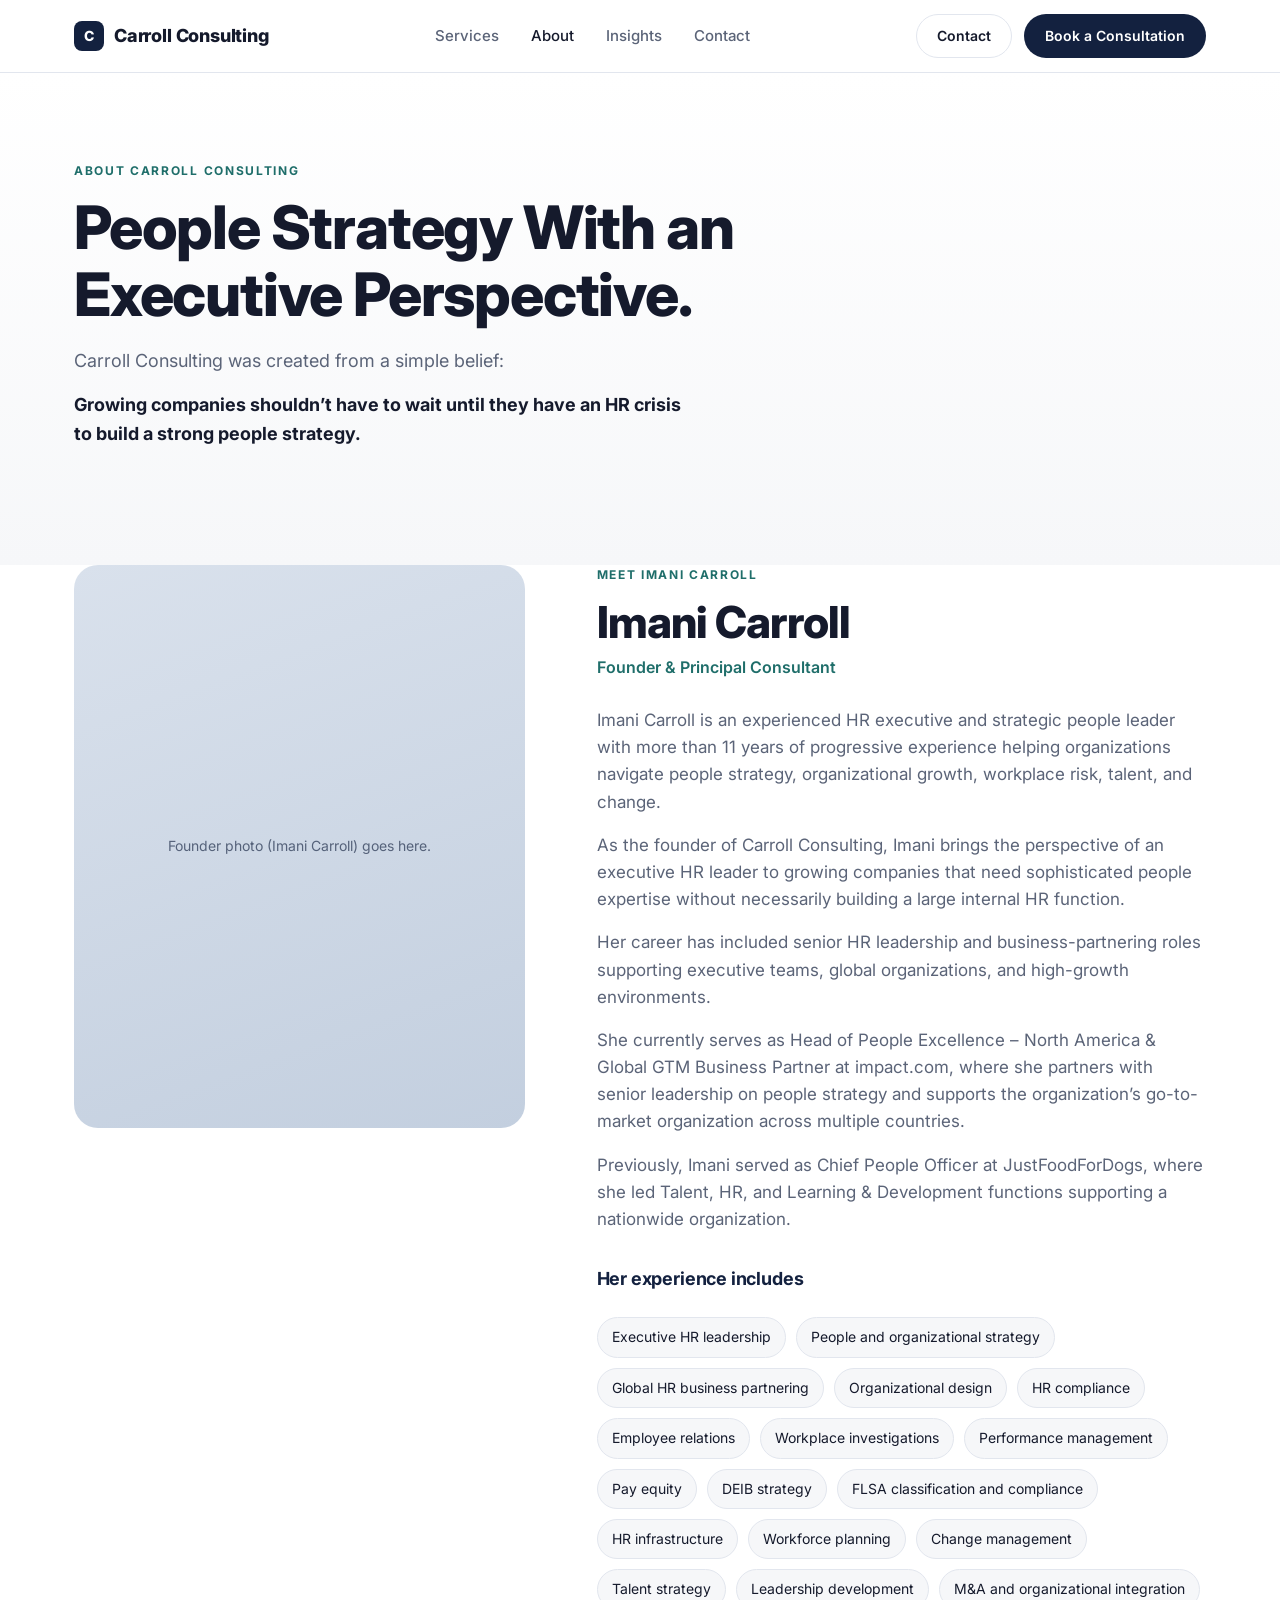
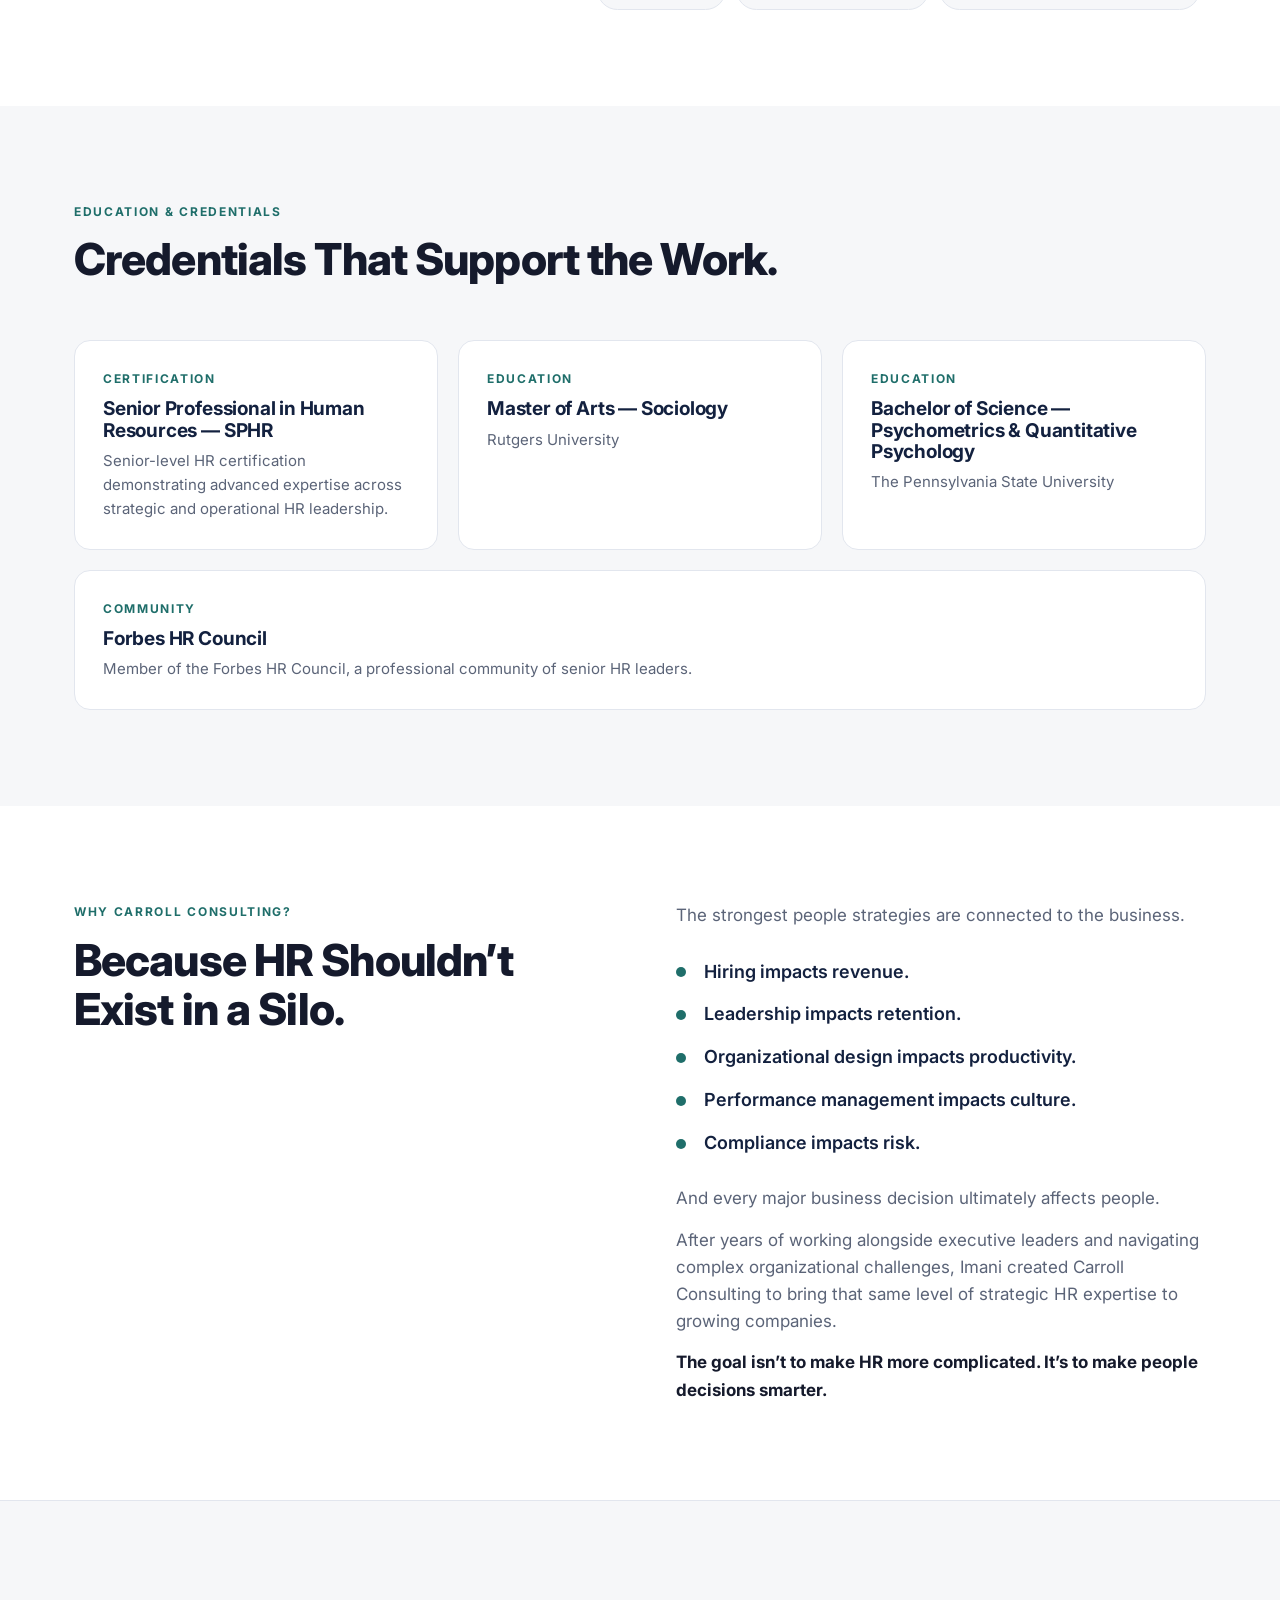
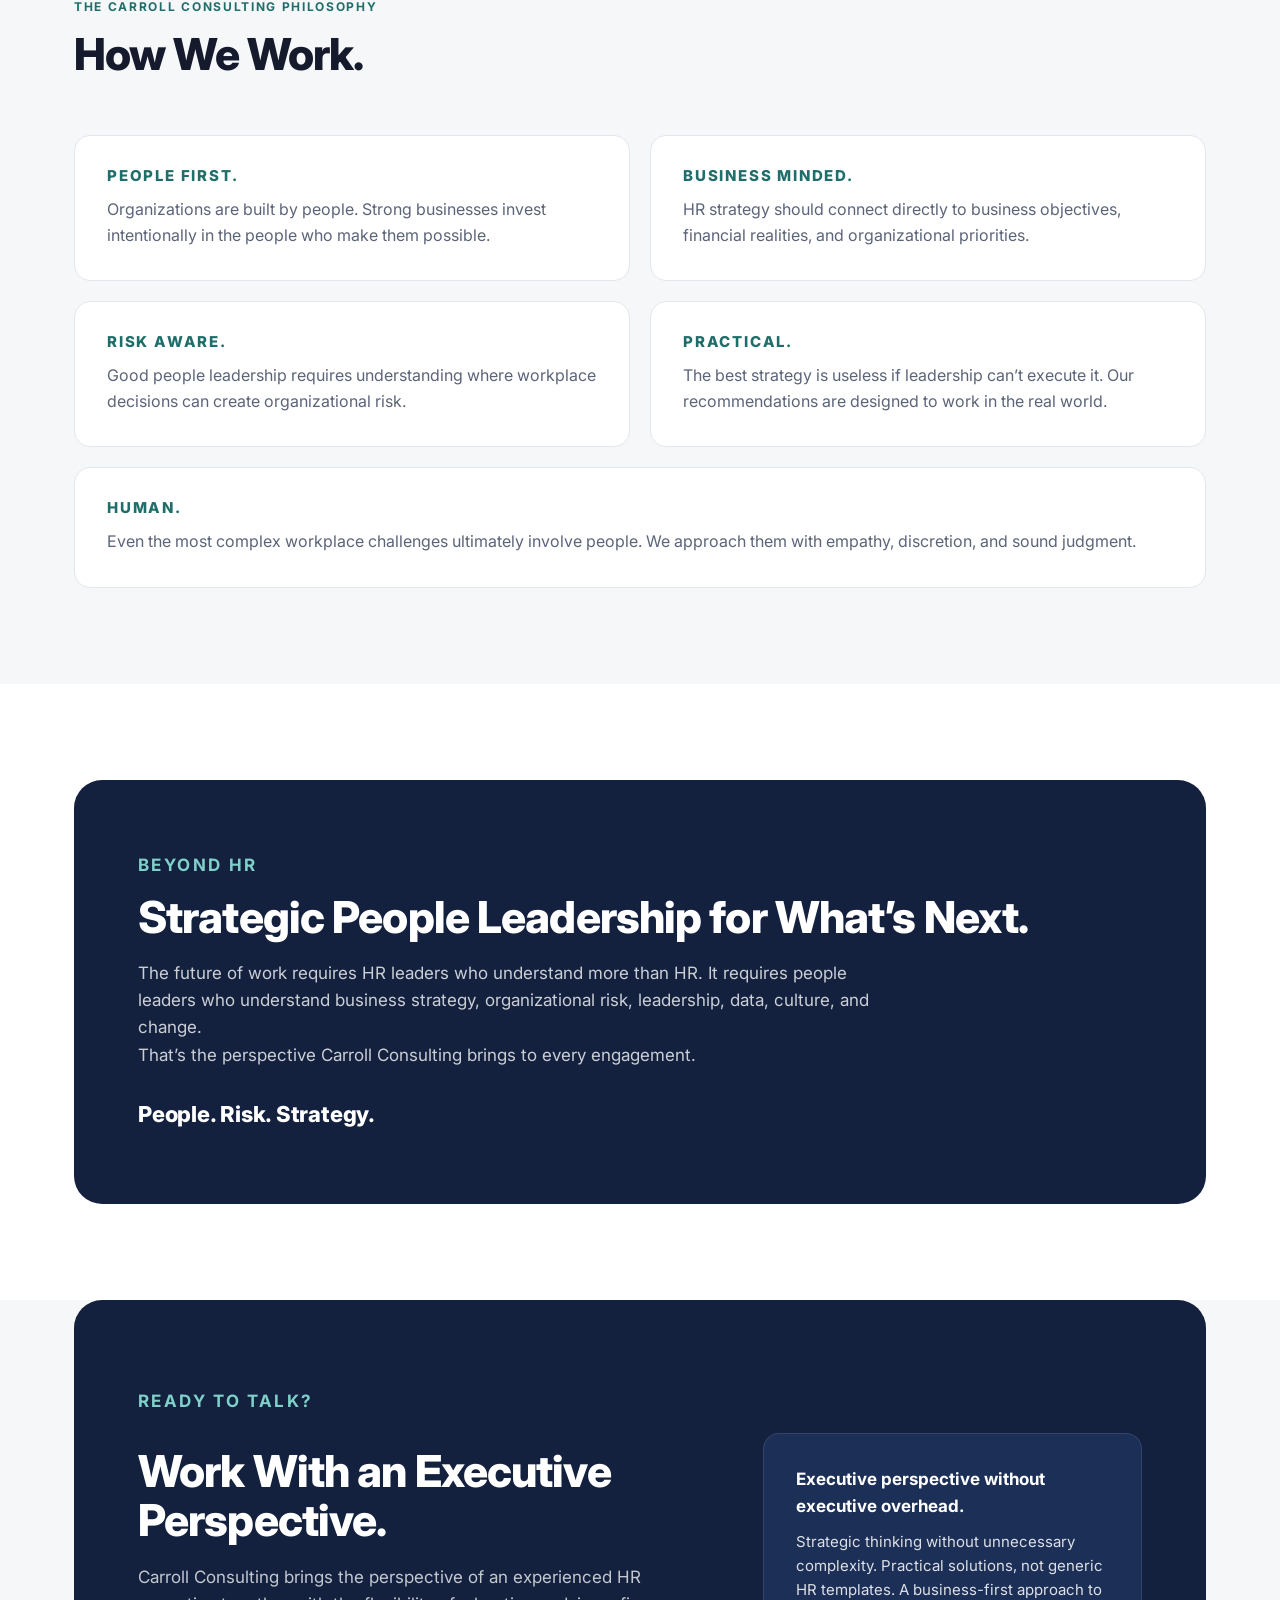
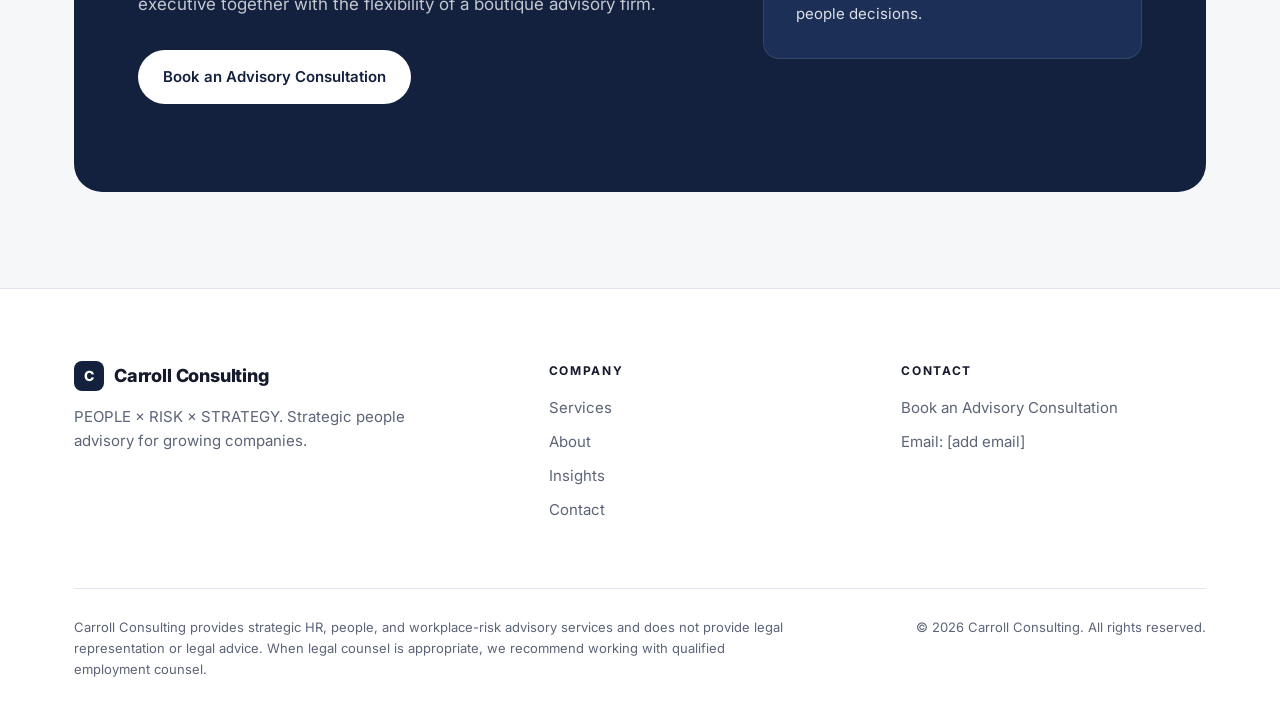
==== pages/about.html @ e2b111f2 "Organize project into pages/, css/ and assets/ folders Co-Authored-By: Claude Haiku 5.5 <noreply@ant" ====
<!DOCTYPE html>
<html lang="en">
<head>
<meta charset="UTF-8">
<meta name="viewport" content="width=device-width, initial-scale=1">
<title>About | Carroll Consulting</title>
<meta name="description" content="Meet Imani Carroll, founder of Carroll Consulting, and the people-first, business-minded approach behind the firm.">
<link rel="preconnect" href="https://fonts.googleapis.com">
<link rel="preconnect" href="https://fonts.gstatic.com" crossorigin>
<link href="https://fonts.googleapis.com/css2?family=Inter:wght@400;500;600;700;800&display=swap" rel="stylesheet">
<link rel="stylesheet" href="../css/styles.css">
</head>
<body>

<header class="nav">
  <div class="wrap">
    <a href="../index.html" class="logo"><span class="logo-mark">C</span>Carroll Consulting</a>
    <nav class="nav-links" aria-label="Primary">
      <a href="services.html">Services</a>
      <a href="about.html" class="is-active">About</a>
      <a href="insights.html">Insights</a>
      <a href="contact.html">Contact</a>
    </nav>
    <div class="nav-cta">
      <a href="contact.html" class="btn btn-ghost">Contact</a>
      <a href="contact.html" class="btn btn-primary">Book a Consultation</a>
    </div>
  </div>
</header>

<main>

<!-- HERO -->
<section class="page-hero">
  <div class="wrap">
    <p class="eyebrow">About Carroll Consulting</p>
    <h1>People Strategy With an Executive Perspective.</h1>
    <p class="lead">Carroll Consulting was created from a simple belief:</p>
    <p class="lead"><strong style="color:var(--ink)">Growing companies shouldn’t have to wait until they have an HR crisis to build a strong people strategy.</strong></p>
  </div>
</section>

<!-- FOUNDER -->
<section style="padding-top:0">
  <div class="wrap founder">
    <div class="founder-photo" role="img" aria-label="Founder photo placeholder">
      Founder photo (Imani Carroll) goes here.
    </div>
    <div>
      <p class="eyebrow">Meet Imani Carroll</p>
      <h2>Imani Carroll</h2>
      <p class="role">Founder &amp; Principal Consultant</p>
      <div class="body-copy">
        <p>Imani Carroll is an experienced HR executive and strategic people leader with more than 11 years of progressive experience helping organizations navigate people strategy, organizational growth, workplace risk, talent, and change.</p>
        <p>As the founder of Carroll Consulting, Imani brings the perspective of an executive HR leader to growing companies that need sophisticated people expertise without necessarily building a large internal HR function.</p>
        <p>Her career has included senior HR leadership and business-partnering roles supporting executive teams, global organizations, and high-growth environments.</p>
        <p>She currently serves as Head of People Excellence – North America &amp; Global GTM Business Partner at impact.com, where she partners with senior leadership on people strategy and supports the organization’s go-to-market organization across multiple countries.</p>
        <p>Previously, Imani served as Chief People Officer at JustFoodForDogs, where she led Talent, HR, and Learning &amp; Development functions supporting a nationwide organization.</p>
      </div>

      <h3 style="margin-top:36px;font-size:18px;color:var(--navy)">Her experience includes</h3>
      <div class="tag-list">
        <span>Executive HR leadership</span>
        <span>People and organizational strategy</span>
        <span>Global HR business partnering</span>
        <span>Organizational design</span>
        <span>HR compliance</span>
        <span>Employee relations</span>
        <span>Workplace investigations</span>
        <span>Performance management</span>
        <span>Pay equity</span>
        <span>DEIB strategy</span>
        <span>FLSA classification and compliance</span>
        <span>HR infrastructure</span>
        <span>Workforce planning</span>
        <span>Change management</span>
        <span>Talent strategy</span>
        <span>Leadership development</span>
        <span>M&amp;A and organizational integration</span>
      </div>
    </div>
  </div>
</section>

<!-- EDUCATION & CREDENTIALS -->
<section class="results">
  <div class="wrap">
    <div class="section-head">
      <p class="eyebrow">Education &amp; Credentials</p>
      <h2>Credentials That Support the Work.</h2>
    </div>
    <div class="creds-grid">
      <div class="cred">
        <div class="label">Certification</div>
        <h3>Senior Professional in Human Resources — SPHR</h3>
        <p>Senior-level HR certification demonstrating advanced expertise across strategic and operational HR leadership.</p>
      </div>
      <div class="cred">
        <div class="label">Education</div>
        <h3>Master of Arts — Sociology</h3>
        <p>Rutgers University</p>
      </div>
      <div class="cred">
        <div class="label">Education</div>
        <h3>Bachelor of Science — Psychometrics &amp; Quantitative Psychology</h3>
        <p>The Pennsylvania State University</p>
      </div>
      <div class="cred" style="grid-column:1 / -1">
        <div class="label">Community</div>
        <h3>Forbes HR Council</h3>
        <p>Member of the Forbes HR Council, a professional community of senior HR leaders.</p>
      </div>
    </div>
  </div>
</section>

<!-- WHY: HR SHOULDN'T EXIST IN A SILO -->
<section>
  <div class="wrap split-2">
    <div>
      <p class="eyebrow">Why Carroll Consulting?</p>
      <h2>Because HR Shouldn’t Exist in a Silo.</h2>
    </div>
    <div class="body-copy">
      <p>The strongest people strategies are connected to the business.</p>
      <ul class="silo-list">
        <li>Hiring impacts revenue.</li>
        <li>Leadership impacts retention.</li>
        <li>Organizational design impacts productivity.</li>
        <li>Performance management impacts culture.</li>
        <li>Compliance impacts risk.</li>
      </ul>
      <p>And every major business decision ultimately affects people.</p>
      <p>After years of working alongside executive leaders and navigating complex organizational challenges, Imani created Carroll Consulting to bring that same level of strategic HR expertise to growing companies.</p>
      <p><strong>The goal isn’t to make HR more complicated. It’s to make people decisions smarter.</strong></p>
    </div>
  </div>
</section>

<!-- PHILOSOPHY -->
<section class="service-block alt">
  <div class="wrap">
    <div class="section-head">
      <p class="eyebrow">The Carroll Consulting Philosophy</p>
      <h2>How We Work.</h2>
    </div>
    <div class="philosophy-grid">
      <div class="philo">
        <h3>People First.</h3>
        <p>Organizations are built by people. Strong businesses invest intentionally in the people who make them possible.</p>
      </div>
      <div class="philo">
        <h3>Business Minded.</h3>
        <p>HR strategy should connect directly to business objectives, financial realities, and organizational priorities.</p>
      </div>
      <div class="philo">
        <h3>Risk Aware.</h3>
        <p>Good people leadership requires understanding where workplace decisions can create organizational risk.</p>
      </div>
      <div class="philo">
        <h3>Practical.</h3>
        <p>The best strategy is useless if leadership can’t execute it. Our recommendations are designed to work in the real world.</p>
      </div>
      <div class="philo" style="grid-column:1 / -1">
        <h3>Human.</h3>
        <p>Even the most complex workplace challenges ultimately involve people. We approach them with empathy, discretion, and sound judgment.</p>
      </div>
    </div>
  </div>
</section>

<!-- BEYOND HR -->
<section>
  <div class="wrap">
    <div class="beyond">
      <p class="eyebrow">Beyond HR</p>
      <h2>Strategic People Leadership for What’s Next.</h2>
      <p>The future of work requires HR leaders who understand more than HR. It requires people leaders who understand business strategy, organizational risk, leadership, data, culture, and change.</p>
      <p>That’s the perspective Carroll Consulting brings to every engagement.</p>
      <p class="big-line">People. Risk. Strategy.</p>
    </div>
  </div>
</section>

<!-- CTA -->
<section class="cta" style="padding-top:0">
  <div class="wrap">
    <div class="cta-box">
      <div>
        <p class="eyebrow">Ready to talk?</p>
        <h2>Work With an Executive Perspective.</h2>
        <p>Carroll Consulting brings the perspective of an experienced HR executive together with the flexibility of a boutique advisory firm.</p>
        <div class="hero-actions">
          <a href="contact.html" class="btn btn-light">Book an Advisory Consultation</a>
        </div>
      </div>
      <aside class="cta-side">
        <strong>Executive perspective without executive overhead.</strong>
        Strategic thinking without unnecessary complexity. Practical solutions, not generic HR templates. A business-first approach to people decisions.
      </aside>
    </div>
  </div>
</section>

</main>

<footer>
  <div class="wrap">
    <div class="foot-grid">
      <div>
        <a href="../index.html" class="logo"><span class="logo-mark">C</span>Carroll Consulting</a>
        <p>PEOPLE × RISK × STRATEGY. Strategic people advisory for growing companies.</p>
      </div>
      <div class="foot-col">
        <h4>Company</h4>
        <a href="services.html">Services</a>
        <a href="about.html">About</a>
        <a href="insights.html">Insights</a>
        <a href="contact.html">Contact</a>
      </div>
      <div class="foot-col">
        <h4>Contact</h4>
        <a href="contact.html">Book an Advisory Consultation</a>
        <span>Email: [add email]</span>
      </div>
    </div>
    <div class="legal">
      <p>Carroll Consulting provides strategic HR, people, and workplace-risk advisory services and does not provide legal representation or legal advice. When legal counsel is appropriate, we recommend working with qualified employment counsel.</p>
      <p>© 2026 Carroll Consulting. All rights reserved.</p>
    </div>
  </div>
</footer>

</body>
</html>
---- css/styles.css ----
:root {
  --navy: #13213f;
  --navy-2: #1c2f57;
  --teal: #1f6e6a;
  --teal-soft: #e5f1f0;
  --teal-light: #7fd0c9;
  --ink: #151a2c;
  --muted: #5b6478;
  --bg: #f6f7f9;
  --card: #ffffff;
  --line: #e2e6ee;
  --radius: 16px;
}
* { box-sizing: border-box; margin: 0; padding: 0; }
html { scroll-behavior: smooth; }
body {
  font-family: "Inter", system-ui, -apple-system, "Segoe UI", Roboto, sans-serif;
  color: var(--ink);
  background: #fff;
  line-height: 1.6;
  -webkit-font-smoothing: antialiased;
  overflow-x: hidden;
}
a { color: inherit; text-decoration: none; }
img { max-width: 100%; display: block; }
.wrap { max-width: 1180px; margin: 0 auto; padding: 0 24px; }
section { padding: 96px 0; }
.eyebrow {
  font-size: 12px; font-weight: 700; letter-spacing: .14em;
  text-transform: uppercase; color: var(--teal); margin-bottom: 14px;
}
h1, h2, h3 { line-height: 1.12; letter-spacing: -0.02em; }
h1 { font-size: clamp(40px, 6vw, 68px); font-weight: 800; }
h2 { font-size: clamp(30px, 4vw, 44px); font-weight: 800; }
h3 { font-size: 20px; font-weight: 700; letter-spacing: -0.01em; }
.lead { font-size: 18px; color: var(--muted); max-width: 620px; }
.body-copy { color: var(--muted); font-size: 17px; }
.body-copy p + p { margin-top: 14px; }
.btn {
  display: inline-flex; align-items: center; gap: 8px;
  padding: 14px 24px; border-radius: 999px; font-weight: 600; font-size: 15px;
  border: 1.5px solid transparent; transition: transform .15s, background .2s, color .2s;
  cursor: pointer; white-space: nowrap; font-family: inherit;
}
.btn:hover { transform: translateY(-1px); }
.btn-primary { background: var(--navy); color: #fff; }
.btn-primary:hover { background: var(--navy-2); }
.btn-ghost { border-color: var(--line); color: var(--ink); background: #fff; }
.btn-ghost:hover { border-color: var(--navy); }
.btn-light { background: #fff; color: var(--navy); }
.btn-outline-light { border-color: rgba(255,255,255,.35); color: #fff; }
.btn-outline-light:hover { border-color: #fff; }
.link { font-weight: 600; color: var(--teal); font-size: 15px; display: inline-flex; gap: 6px; }
.link:hover { text-decoration: underline; }
.hero-actions { display: flex; gap: 14px; flex-wrap: wrap; }
.is-active { color: var(--ink) !important; }

/* NAV */
.nav {
  position: sticky; top: 0; z-index: 50; background: rgba(255,255,255,.92);
  backdrop-filter: blur(10px); border-bottom: 1px solid var(--line);
}
.nav .wrap { display: flex; align-items: center; justify-content: space-between; height: 72px; }
.logo { display: flex; align-items: center; gap: 10px; font-weight: 800; font-size: 18px; letter-spacing: -0.01em; }
.logo-mark {
  width: 30px; height: 30px; border-radius: 8px; background: var(--navy);
  display: grid; place-items: center; color: #fff; font-size: 14px; font-weight: 800;
}
.nav-links { display: flex; gap: 32px; font-size: 15px; font-weight: 500; color: var(--muted); }
.nav-links a:hover { color: var(--ink); }
.nav-cta { display: flex; align-items: center; gap: 12px; }
.nav-cta .btn { padding: 10px 20px; font-size: 14px; }

/* PAGE HERO (inner pages) */
.page-hero { padding: 88px 0 80px; background: linear-gradient(180deg, #fff 0%, var(--bg) 100%); }
.page-hero h1 { font-size: clamp(38px, 5.4vw, 60px); margin-bottom: 18px; max-width: 900px; }
.page-hero .tagline { font-size: 20px; font-weight: 600; color: var(--navy); margin-bottom: 18px; }
.page-hero .lead { margin-bottom: 36px; }
.page-hero .lead + .lead { margin-top: -20px; }

/* HOME HERO */
.hero { padding: 88px 0 96px; background: linear-gradient(180deg, #fff 0%, var(--bg) 100%); }
.hero-grid { display: grid; grid-template-columns: 1.1fr .9fr; gap: 64px; align-items: center; }
.hero h1 { margin-bottom: 12px; }
.hero .tagline { font-size: 20px; font-weight: 600; color: var(--navy); margin-bottom: 22px; }
.hero .lead { margin-bottom: 36px; }
.hero-media {
  position: relative; border-radius: 24px; overflow: hidden; aspect-ratio: 4 / 5;
  background: linear-gradient(160deg, var(--navy) 0%, var(--teal) 100%);
  display: grid; place-items: center; color: rgba(255,255,255,.8); text-align: center; padding: 24px;
}
.placeholder-note { font-size: 14px; max-width: 240px; }
.hero-badge {
  position: absolute; left: 20px; bottom: 20px; right: 20px; background: #fff;
  border-radius: 14px; padding: 16px 18px; box-shadow: 0 12px 30px rgba(19,33,63,.18);
  font-size: 14px; color: var(--ink);
}
.hero-badge strong { display: block; font-size: 15px; }
.hero-badge span { color: var(--muted); font-size: 13px; }

/* INTRO */
.intro-grid { display: grid; grid-template-columns: 1fr 1fr; gap: 64px; align-items: start; }
.intro-grid h2 { margin-bottom: 0; }
.intro-grid .body-copy .strong { color: var(--ink); font-weight: 600; font-size: 19px; }

/* PILLARS (dark) */
.pillars { background: var(--navy); color: #fff; }
.pillars h2 { margin-bottom: 48px; color: #fff; }
.pillar-grid { display: grid; grid-template-columns: repeat(3, 1fr); gap: 20px; }
.pillar {
  background: var(--navy-2); border: 1px solid rgba(255,255,255,.08);
  border-radius: var(--radius); padding: 36px 32px; display: flex; flex-direction: column;
}
.pillar .num { font-size: 12px; font-weight: 700; letter-spacing: .14em; color: var(--teal-light); margin-bottom: 18px; text-transform: uppercase; }
.pillar h3 { font-size: 24px; margin-bottom: 14px; }
.pillar p { color: rgba(255,255,255,.72); font-size: 15px; margin-bottom: 24px; }
.pillar ul { list-style: none; margin-bottom: 28px; display: grid; gap: 8px; }
.pillar li { font-size: 14px; color: rgba(255,255,255,.88); padding-left: 16px; position: relative; }
.pillar li::before { content: ""; position: absolute; left: 0; top: .6em; width: 6px; height: 6px; border-radius: 50%; background: var(--teal-light); }
.pillar .link { color: var(--teal-light); margin-top: auto; }

/* PROBLEMS */
.problems-head { display: flex; justify-content: space-between; align-items: end; gap: 32px; flex-wrap: wrap; margin-bottom: 48px; }
.problems-head p { color: var(--muted); max-width: 460px; font-size: 17px; }
.problem-grid { display: grid; grid-template-columns: repeat(3, 1fr); gap: 20px; }
.problem {
  background: var(--card); border: 1px solid var(--line); border-radius: var(--radius);
  padding: 32px; display: flex; flex-direction: column; transition: border-color .2s, transform .2s;
}
.problem:hover { border-color: var(--teal); transform: translateY(-3px); }
.problem q { font-size: 19px; font-weight: 700; color: var(--navy); quotes: "\201C" "\201D"; line-height: 1.35; margin-bottom: 14px; display: block; }
.problem p { color: var(--muted); font-size: 15px; margin-bottom: 20px; flex: 1; }
.problem.highlight { background: var(--teal); border-color: var(--teal); color: #fff; }
.problem.highlight q, .problem.highlight p { color: #fff; }
.problem.highlight p { opacity: .9; }
.problem.highlight .link { color: #fff; }

/* WHY */
.why { background: var(--bg); }
.why-grid { display: grid; grid-template-columns: .9fr 1.1fr; gap: 72px; align-items: center; }
.why-photo {
  border-radius: 24px; background: linear-gradient(160deg, #d9e1ec 0%, #c3cfdf 100%);
  aspect-ratio: 4 / 5; display: grid; place-items: center; color: #55627a; text-align: center; padding: 24px; font-size: 14px;
}
.why h2 { margin-bottom: 22px; }
.why .body-copy { margin-bottom: 36px; }
.stats { display: grid; grid-template-columns: 1fr 1fr; gap: 16px; }
.stat { background: #fff; border-radius: var(--radius); padding: 24px; border: 1px solid var(--line); }
.stat .big { font-size: 32px; font-weight: 800; color: var(--navy); letter-spacing: -0.02em; line-height: 1.1; margin-bottom: 8px; }
.stat .label { font-size: 13px; font-weight: 700; letter-spacing: .08em; text-transform: uppercase; color: var(--teal); margin-bottom: 6px; }
.stat p { font-size: 14px; color: var(--muted); }

/* APPROACH / STEPS */
.section-head { margin-bottom: 56px; }
.section-head h2 { margin-top: 0; }
.steps { display: grid; grid-template-columns: repeat(4, 1fr); gap: 0; border-top: 2px solid var(--navy); }
.step { padding: 32px 28px 0 0; }
.step .n { font-size: 14px; font-weight: 700; color: var(--teal); margin-bottom: 18px; letter-spacing: .08em; }
.step h3 { font-size: 22px; margin-bottom: 12px; }
.step p { color: var(--muted); font-size: 15px; }

/* RESULTS */
.results { background: var(--bg); }
.results-grid { display: grid; grid-template-columns: .85fr 1.15fr; gap: 72px; align-items: start; }
.results h2 { margin-bottom: 20px; }
.results .lead { margin-bottom: 0; }
.result-cards { display: grid; grid-template-columns: 1fr 1fr; gap: 16px; }
.result { background: #fff; border: 1px solid var(--line); border-radius: var(--radius); padding: 26px; }
.result h3 { font-size: 17px; margin-bottom: 8px; color: var(--navy); }
.result p { font-size: 14px; color: var(--muted); }
.result.wide { grid-column: 1 / -1; }

/* INSIGHTS TEASER BOX */
.insights-box {
  display: grid; grid-template-columns: 1fr auto; gap: 32px; align-items: center;
  border: 1px solid var(--line); border-radius: 24px; padding: 56px; background: #fff;
}
.insights-box h2 { font-size: clamp(28px, 3.4vw, 38px); margin-bottom: 14px; }
.insights-box p { color: var(--muted); font-size: 17px; max-width: 640px; }

/* CTA */
.cta { padding: 96px 0; background: var(--bg); }
.cta-box {
  background: var(--navy); color: #fff; border-radius: 28px; padding: 88px 64px;
  display: grid; grid-template-columns: 1.2fr .8fr; gap: 56px; align-items: center;
}
.cta-box .eyebrow { color: var(--teal-light); }
.cta-box h2 { color: #fff; margin-bottom: 18px; }
.cta-box p { color: rgba(255,255,255,.75); font-size: 17px; margin-bottom: 32px; max-width: 540px; }
.cta-side {
  background: var(--navy-2); border: 1px solid rgba(255,255,255,.1); border-radius: var(--radius);
  padding: 32px; font-size: 15px; color: rgba(255,255,255,.85);
}
.cta-side strong { display: block; color: #fff; font-size: 17px; margin-bottom: 10px; }

/* SERVICES PAGE */
.service-block { padding: 96px 0; border-top: 1px solid var(--line); }
.service-block.alt { background: var(--bg); }
.service-head { display: grid; grid-template-columns: .9fr 1.1fr; gap: 64px; align-items: start; margin-bottom: 56px; }
.service-head h2 { margin-bottom: 16px; }
.service-head .body-copy strong { color: var(--ink); }
.service-grid { display: grid; grid-template-columns: repeat(2, 1fr); gap: 20px; }
.service-card { background: #fff; border: 1px solid var(--line); border-radius: var(--radius); padding: 30px; }
.service-card.alt-bg { background: var(--bg); }
.service-card h3 { margin-bottom: 10px; color: var(--navy); }
.service-card p { color: var(--muted); font-size: 15px; }
.service-card.full { grid-column: 1 / -1; }

/* ENGAGEMENT */
.engage-grid { display: grid; grid-template-columns: repeat(4, 1fr); gap: 16px; }
.engage {
  background: #fff; border: 1px solid var(--line); border-radius: var(--radius); padding: 30px 26px;
  border-top: 4px solid var(--teal);
}
.engage .tag { font-size: 12px; font-weight: 700; letter-spacing: .14em; text-transform: uppercase; color: var(--teal); margin-bottom: 14px; }
.engage h3 { font-size: 19px; margin-bottom: 10px; color: var(--navy); }
.engage p { color: var(--muted); font-size: 15px; }

/* LEGAL NOTE */
.legal-note {
  background: var(--teal-soft); border-radius: 22px; padding: 44px 48px;
  display: grid; grid-template-columns: .8fr 1.2fr; gap: 40px; align-items: center;
}
.legal-note h3 { font-size: 22px; color: var(--navy); }
.legal-note p { color: var(--muted); font-size: 16px; }

/* ABOUT PAGE */
.founder { display: grid; grid-template-columns: .85fr 1.15fr; gap: 72px; align-items: start; }
.founder-photo {
  border-radius: 24px; background: linear-gradient(160deg, #d9e1ec 0%, #c3cfdf 100%);
  aspect-ratio: 4 / 5; display: grid; place-items: center; color: #55627a; text-align: center; padding: 24px; font-size: 14px;
  position: sticky; top: 100px;
}
.founder h2 { margin-bottom: 8px; }
.founder .role { font-size: 16px; font-weight: 600; color: var(--teal); margin-bottom: 26px; }
.founder .body-copy p + p { margin-top: 16px; }
.tag-list { display: flex; flex-wrap: wrap; gap: 10px; margin-top: 28px; }
.tag-list span {
  font-size: 14px; padding: 8px 14px; border-radius: 999px; background: var(--bg);
  border: 1px solid var(--line); color: var(--ink);
}
.creds-grid { display: grid; grid-template-columns: repeat(3, 1fr); gap: 20px; }
.cred { background: #fff; border: 1px solid var(--line); border-radius: var(--radius); padding: 28px; }
.cred .label { font-size: 12px; font-weight: 700; letter-spacing: .14em; text-transform: uppercase; color: var(--teal); margin-bottom: 10px; }
.cred h3 { font-size: 19px; margin-bottom: 8px; color: var(--navy); }
.cred p { color: var(--muted); font-size: 15px; }
.philosophy-grid { display: grid; grid-template-columns: repeat(2, 1fr); gap: 20px; }
.philo { background: #fff; border-radius: var(--radius); padding: 32px; border: 1px solid var(--line); }
.philo h3 { font-size: 15px; font-weight: 800; letter-spacing: .12em; text-transform: uppercase; color: var(--teal); margin-bottom: 12px; }
.philo p { color: var(--muted); font-size: 16px; }
.silo-list { list-style: none; display: grid; gap: 14px; margin: 28px 0; }
.silo-list li {
  font-size: 18px; font-weight: 600; color: var(--navy); padding-left: 28px; position: relative;
}
.silo-list li::before { content: ""; position: absolute; left: 0; top: .55em; width: 10px; height: 10px; border-radius: 50%; background: var(--teal); }
.beyond { background: var(--navy); color: #fff; border-radius: 28px; padding: 72px 64px; }
.beyond h2 { color: #fff; margin-bottom: 18px; }
.beyond .eyebrow { color: var(--teal-light); }
.beyond p { color: rgba(255,255,255,.78); font-size: 17px; max-width: 760px; }
.beyond .big-line { margin-top: 28px; font-size: 22px; font-weight: 800; color: #fff; letter-spacing: -0.01em; }
.split-2 { display: grid; grid-template-columns: 1fr 1fr; gap: 72px; align-items: start; }
.split-2 h2 { margin-bottom: 0; }
.split-2 .body-copy strong { color: var(--ink); }

/* INSIGHTS PAGE */
.featured { display: grid; grid-template-columns: 1.4fr 1fr; gap: 20px; margin-bottom: 20px; }
.feature {
  background: var(--navy); color: #fff; border-radius: 24px; padding: 48px;
  display: flex; flex-direction: column; justify-content: space-between; min-height: 340px;
}
.feature .eyebrow { color: var(--teal-light); }
.feature h2 { font-size: clamp(28px, 3.2vw, 36px); color: #fff; margin-bottom: 16px; }
.feature p { color: rgba(255,255,255,.75); font-size: 16px; }
.feature .link { color: var(--teal-light); margin-top: 28px; }
.article-list { display: grid; grid-template-columns: repeat(2, 1fr); gap: 20px; }
.article {
  background: #fff; border: 1px solid var(--line); border-radius: var(--radius); padding: 30px;
  display: flex; flex-direction: column; transition: border-color .2s, transform .2s;
}
.article:hover { border-color: var(--teal); transform: translateY(-3px); }
.article h3 { font-size: 20px; margin-bottom: 12px; color: var(--navy); }
.article p { color: var(--muted); font-size: 15px; flex: 1; margin-bottom: 22px; }
.article .link { margin-top: auto; }
.article.side { background: var(--bg); }
.feature-stack { display: grid; gap: 20px; }

/* CONTACT PAGE */
.contact-grid { display: grid; grid-template-columns: 1.1fr .9fr; gap: 64px; align-items: start; }
.form-card { background: #fff; border: 1px solid var(--line); border-radius: 24px; padding: 48px; }
.form-card h2 { font-size: 30px; margin-bottom: 10px; }
.form-card > p { color: var(--muted); margin-bottom: 32px; font-size: 16px; }
.form-grid { display: grid; grid-template-columns: 1fr 1fr; gap: 18px; }
.field { display: flex; flex-direction: column; gap: 8px; }
.field.full { grid-column: 1 / -1; }
.field label { font-size: 14px; font-weight: 600; color: var(--ink); }
.field input, .field select, .field textarea {
  font: inherit; font-size: 15px; padding: 13px 16px; border-radius: 12px;
  border: 1px solid var(--line); background: #fff; color: var(--ink); width: 100%;
}
.field input:focus, .field select:focus, .field textarea:focus { outline: 2px solid var(--teal); outline-offset: 1px; border-color: transparent; }
.field textarea { min-height: 130px; resize: vertical; }
.checks { display: grid; grid-template-columns: 1fr 1fr; gap: 10px 18px; }
.checks label { display: flex; gap: 10px; align-items: center; font-size: 14px; color: var(--ink); font-weight: 500; }
.checks input { width: 18px; height: 18px; accent-color: var(--teal); }
.form-submit { margin-top: 28px; display: flex; align-items: center; gap: 18px; flex-wrap: wrap; }
.form-submit small { color: var(--muted); font-size: 13px; }
.side-stack { display: grid; gap: 20px; }
.side-card { background: var(--bg); border-radius: var(--radius); padding: 30px; border: 1px solid var(--line); }
.side-card h3 { font-size: 18px; margin-bottom: 10px; color: var(--navy); }
.side-card p { color: var(--muted); font-size: 15px; }
.side-card .contact-line { font-size: 15px; color: var(--ink); margin-top: 8px; }
.expect-steps { display: grid; grid-template-columns: repeat(3, 1fr); gap: 20px; }
.expect { border-top: 2px solid var(--navy); padding-top: 26px; }
.expect .n { font-size: 14px; font-weight: 700; color: var(--teal); letter-spacing: .08em; margin-bottom: 14px; }
.expect h3 { font-size: 20px; margin-bottom: 10px; color: var(--navy); }
.expect p { color: var(--muted); font-size: 15px; }
.expect-foot { margin-top: 40px; font-size: 18px; color: var(--navy); font-weight: 600; }

/* FOOTER */
footer { background: #fff; border-top: 1px solid var(--line); padding: 72px 0 40px; }
.foot-grid { display: grid; grid-template-columns: 1.4fr 1fr 1fr; gap: 48px; }
.foot-grid p { color: var(--muted); font-size: 15px; margin-top: 14px; max-width: 340px; }
.foot-col h4 { font-size: 12px; text-transform: uppercase; letter-spacing: .14em; color: var(--ink); margin-bottom: 16px; }
.foot-col a, .foot-col span { display: block; font-size: 15px; color: var(--muted); margin-bottom: 10px; }
.foot-col a:hover { color: var(--ink); }
.legal {
  margin-top: 56px; padding-top: 28px; border-top: 1px solid var(--line);
  display: flex; justify-content: space-between; gap: 24px; flex-wrap: wrap;
  font-size: 13px; color: var(--muted);
}
.legal p { max-width: 720px; }

/* RESPONSIVE */
@media (max-width: 960px) {
  section { padding: 72px 0; }
  .nav-links { display: none; }
  .hero-grid, .intro-grid, .why-grid, .results-grid, .cta-box, .service-head, .founder, .split-2,
  .featured, .contact-grid, .legal-note { grid-template-columns: 1fr; gap: 40px; }
  .hero-media { aspect-ratio: 16 / 11; }
  .founder-photo { position: static; aspect-ratio: 16 / 11; }
  .pillar-grid, .problem-grid, .creds-grid, .philosophy-grid, .article-list { grid-template-columns: 1fr; }
  .engage-grid { grid-template-columns: 1fr 1fr; }
  .service-grid, .expect-steps { grid-template-columns: 1fr; }
  .steps { grid-template-columns: 1fr 1fr; }
  .step { padding-bottom: 36px; }
  .insights-box { grid-template-columns: 1fr; padding: 36px; }
  .cta-box { padding: 56px 32px; }
  .beyond { padding: 52px 36px; }
  .foot-grid { grid-template-columns: 1fr 1fr; }
  .foot-grid > div:first-child { grid-column: 1 / -1; }
  .page-hero { padding: 64px 0 60px; }
}
@media (max-width: 600px) {
  .wrap { padding: 0 16px; }
  .hero { padding: 56px 0 64px; }
  .page-hero { padding: 48px 0 48px; }
  .nav-cta .btn-ghost { display: none; }
  .nav .btn { padding: 9px 16px; font-size: 13px; }
  .hero-actions .btn { width: 100%; justify-content: center; }
  .result-cards, .stats, .steps, .engage-grid, .form-grid, .checks { grid-template-columns: 1fr; }
  .cta-box { padding: 44px 24px; border-radius: 22px; }
  .cta .btn, .form-submit .btn { width: 100%; justify-content: center; }
  .foot-grid { grid-template-columns: 1fr; }
  .problems-head { flex-direction: column; align-items: start; }
  .form-card { padding: 28px 22px; }
  .legal-note { padding: 32px 24px; }
  .beyond { padding: 40px 24px; border-radius: 22px; }
  .feature { padding: 32px 24px; min-height: 0; }
  .service-card, .philo, .cred { padding: 24px; }
  .service-block, .why, .results { padding: 64px 0; }
}
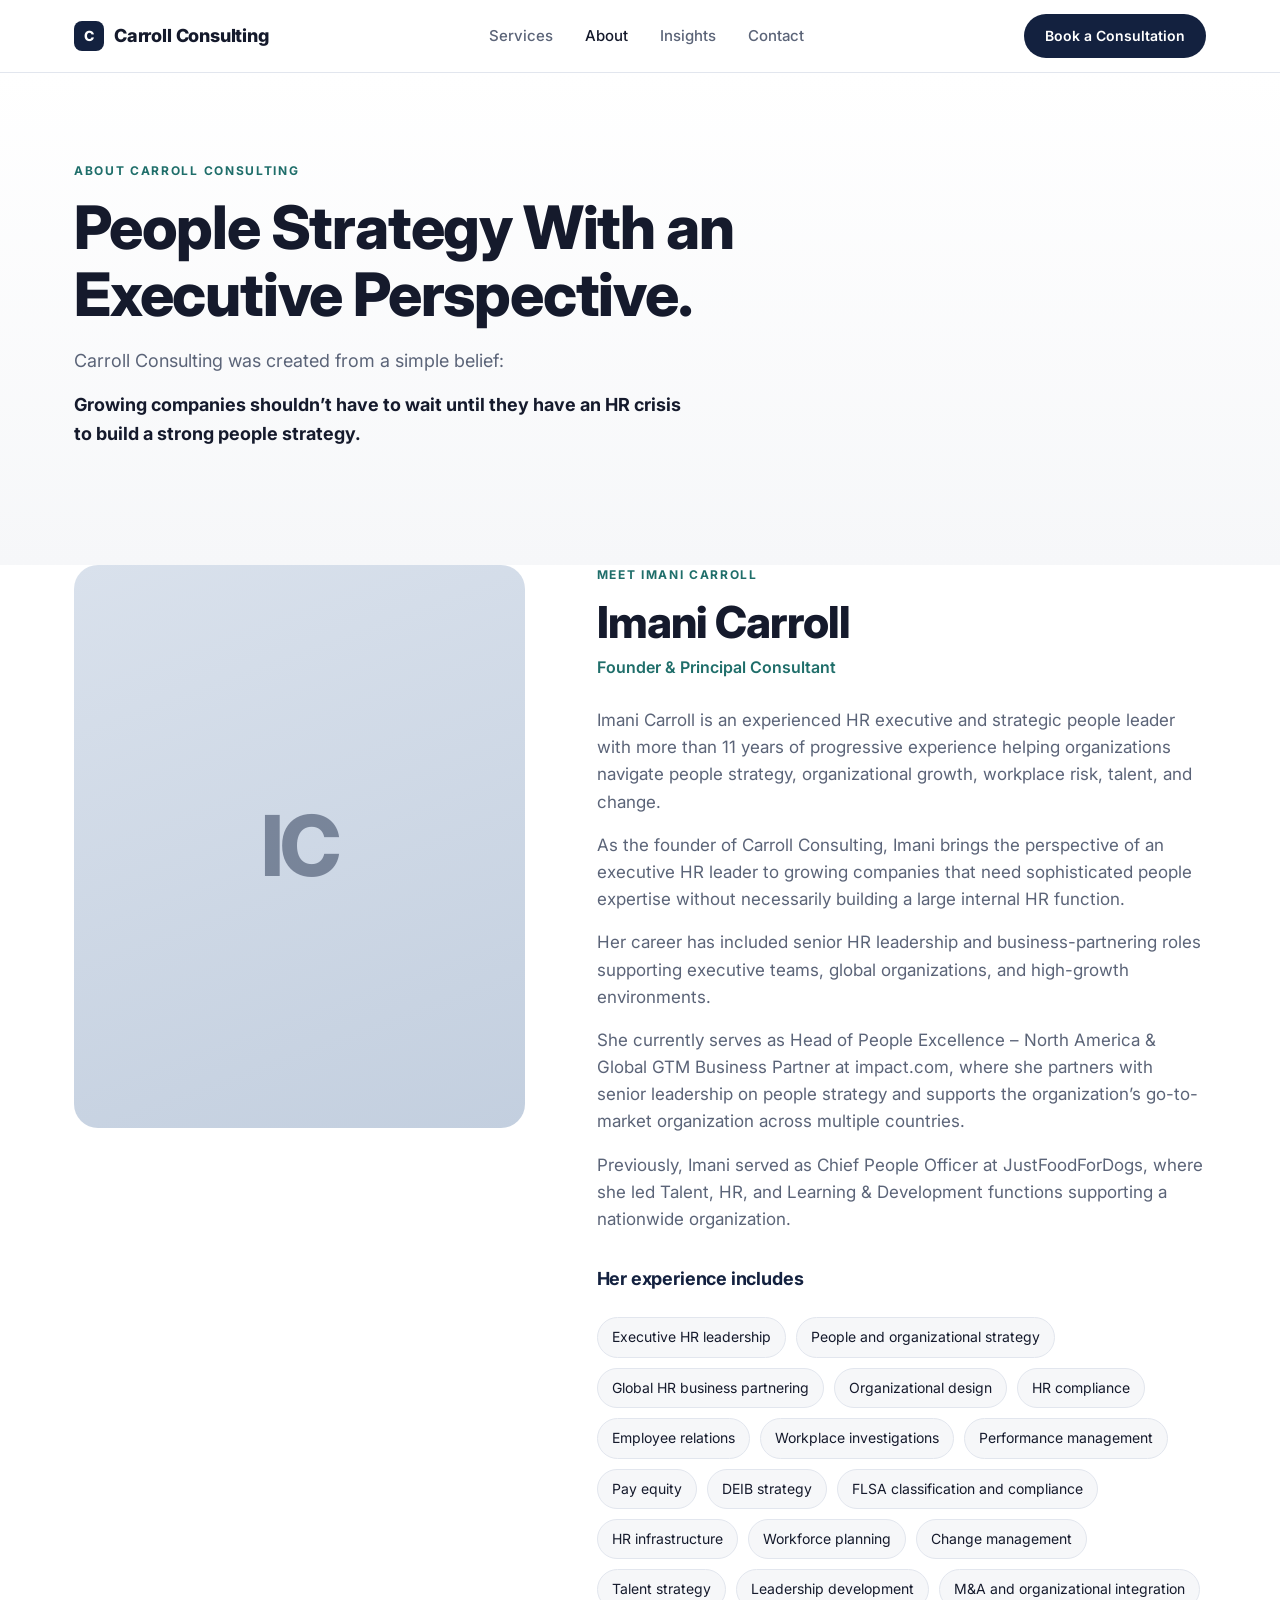
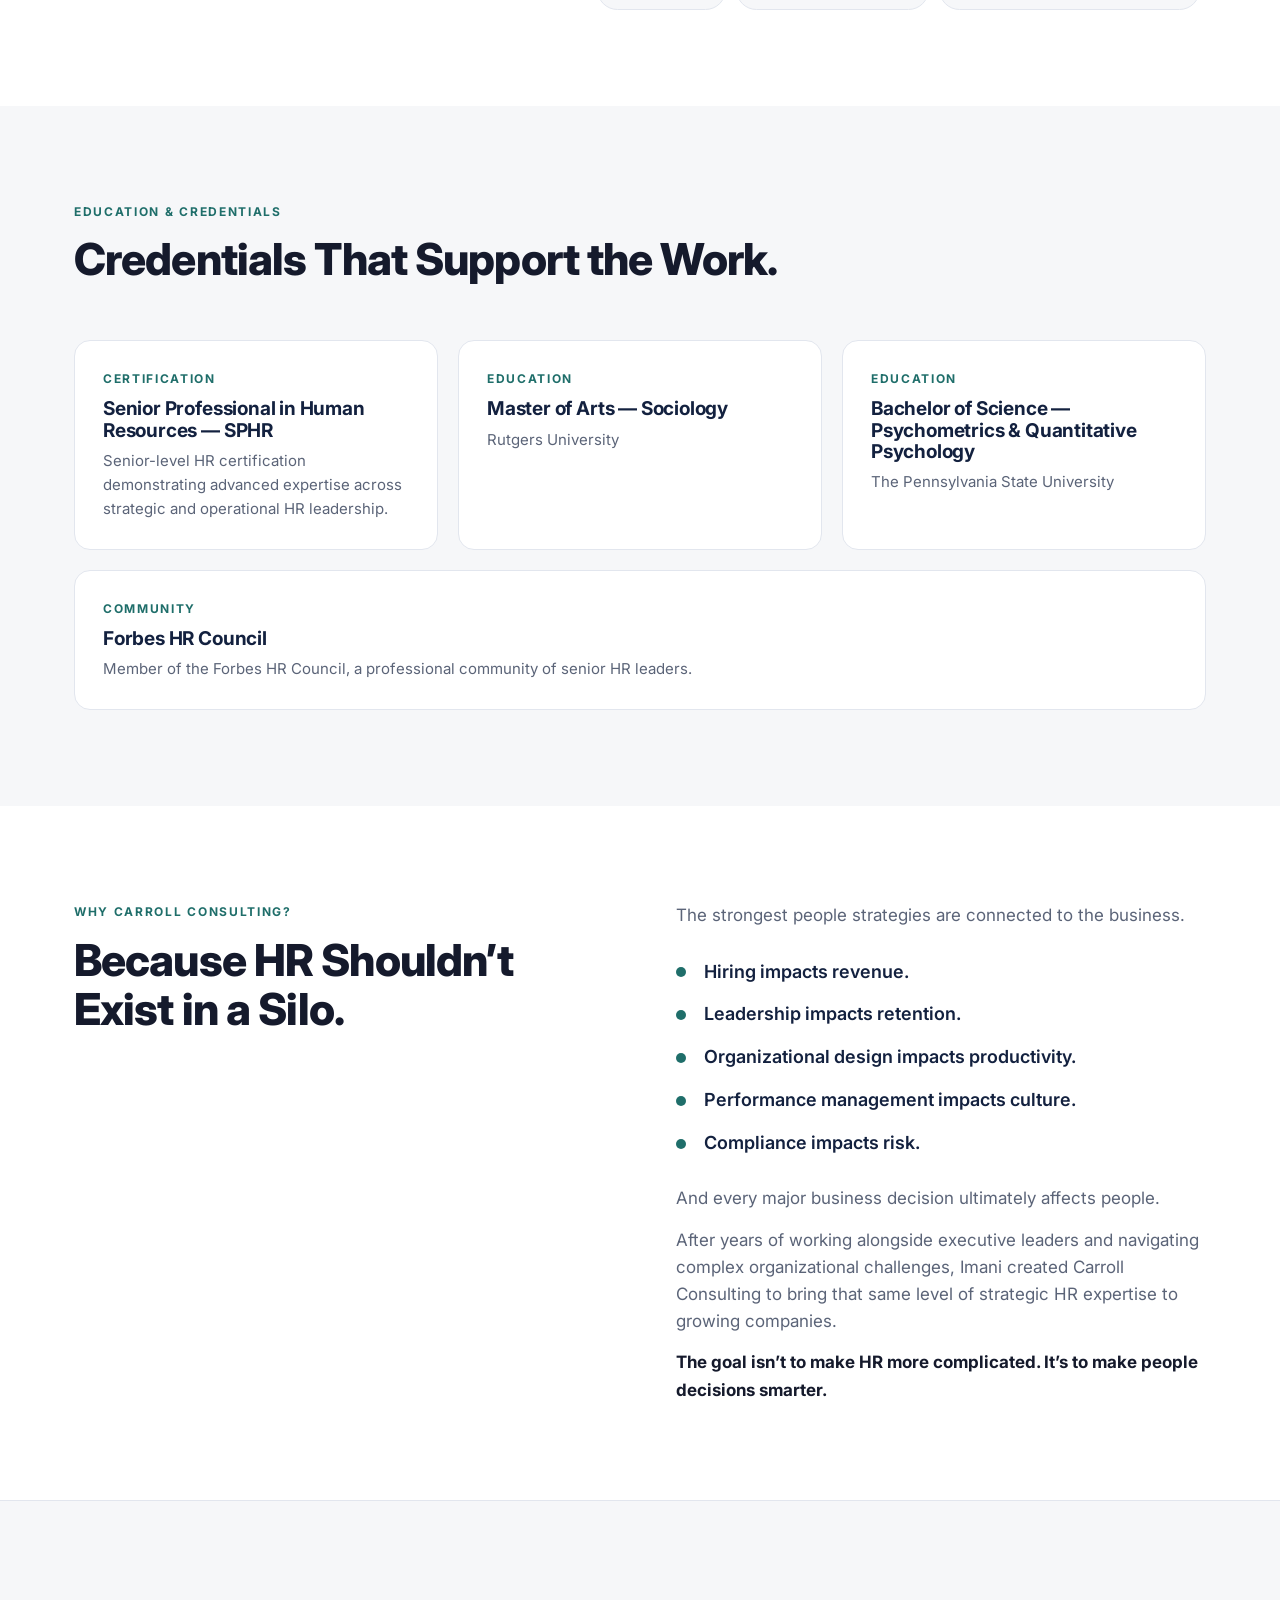
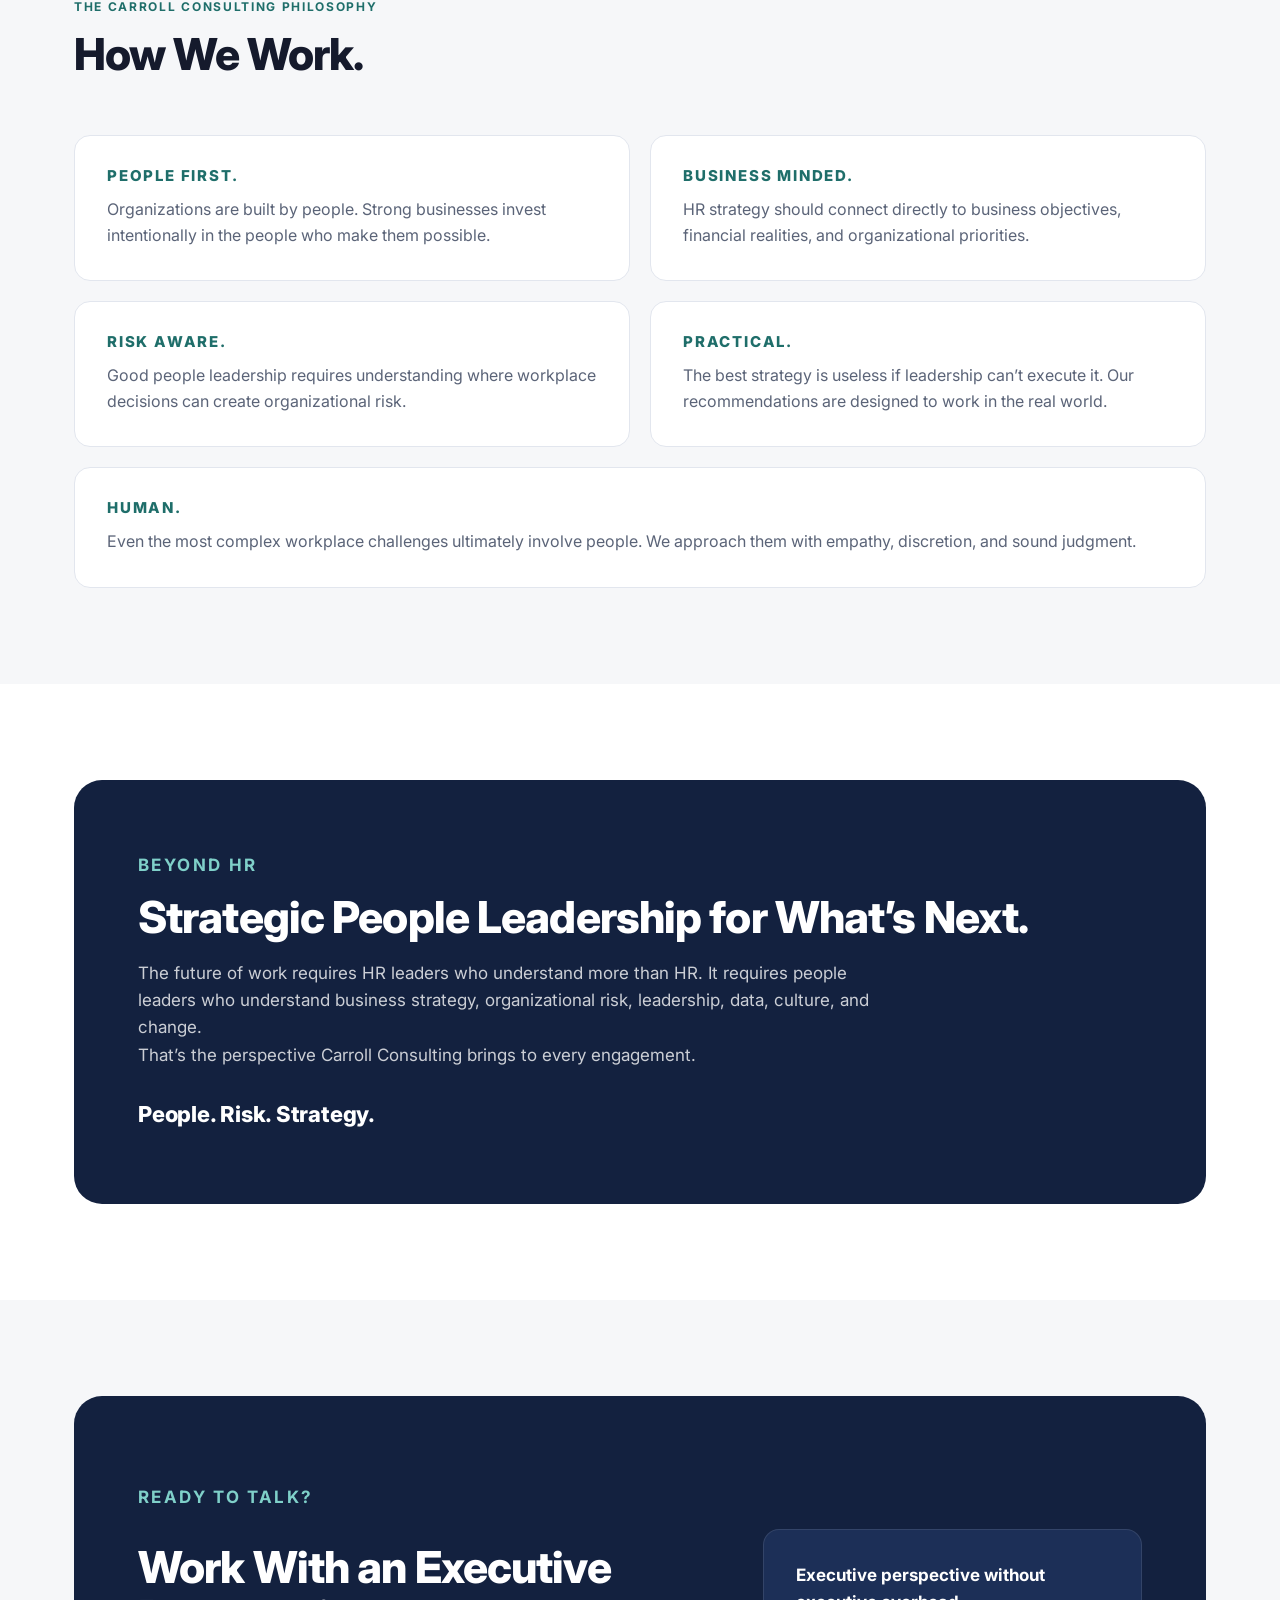
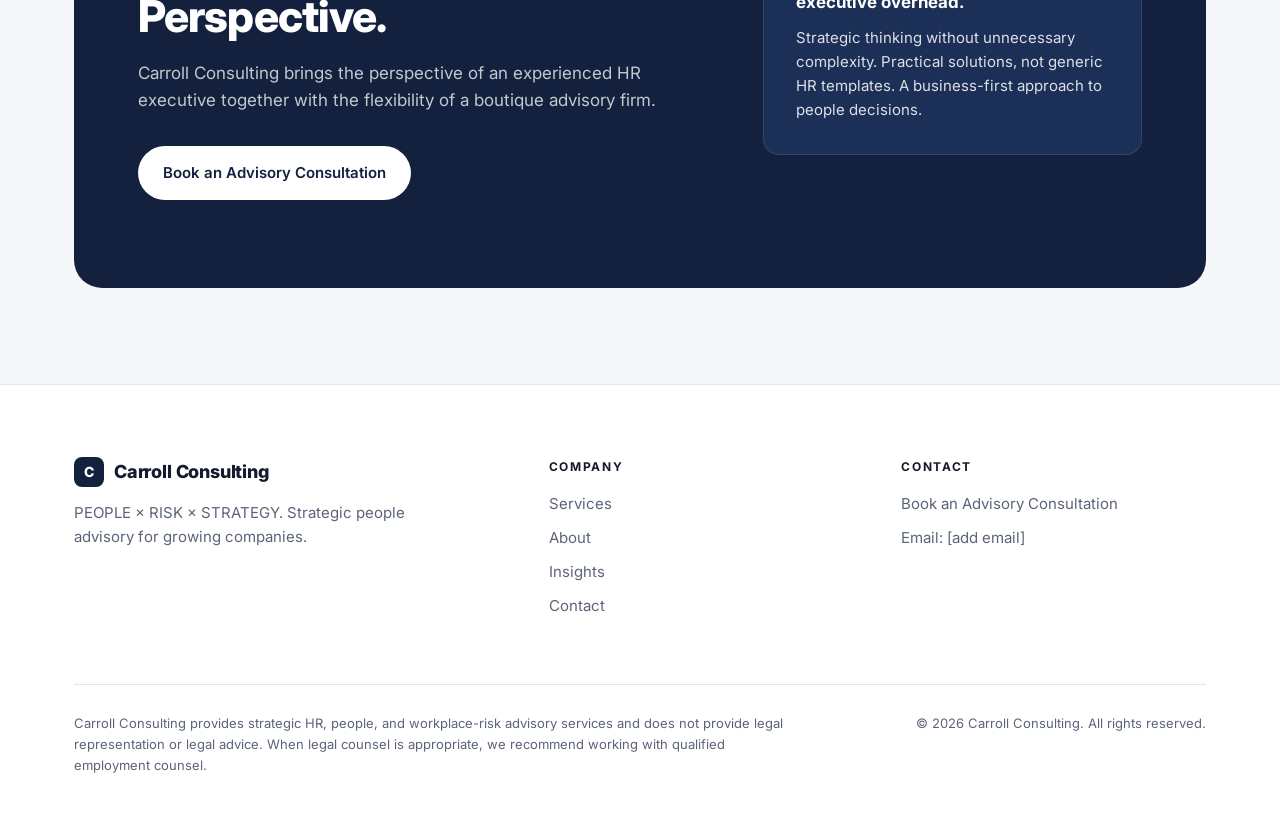
==== commit 21e35514: "Improve site UX, accessibility and performance - Add mobile navigation menu (site.js) with keyboard " ====
--- a/pages/about.html
+++ b/pages/about.html
@@ -5,30 +5,45 @@
 <meta name="viewport" content="width=device-width, initial-scale=1">
 <title>About | Carroll Consulting</title>
 <meta name="description" content="Meet Imani Carroll, founder of Carroll Consulting, and the people-first, business-minded approach behind the firm.">
+<meta property="og:type" content="website">
+<meta property="og:site_name" content="Carroll Consulting">
+<meta property="og:title" content="About | Carroll Consulting">
+<meta property="og:description" content="Meet Imani Carroll, founder of Carroll Consulting, and the people-first, business-minded approach behind the firm.">
+<meta name="twitter:card" content="summary">
+<meta name="theme-color" content="#13213f">
+<link rel="icon" href="data:image/svg+xml,%3Csvg xmlns='http://www.w3.org/2000/svg' viewBox='0 0 64 64'%3E%3Crect width='64' height='64' rx='14' fill='%2313213f'/%3E%3Ctext x='32' y='45' text-anchor='middle' font-family='Inter,Arial,sans-serif' font-size='38' font-weight='800' fill='%23fff'%3EC%3C/text%3E%3C/svg%3E">
 <link rel="preconnect" href="https://fonts.googleapis.com">
 <link rel="preconnect" href="https://fonts.gstatic.com" crossorigin>
-<link href="https://fonts.googleapis.com/css2?family=Inter:wght@400;500;600;700;800&display=swap" rel="stylesheet">
 <link rel="stylesheet" href="../css/styles.css">
+<link rel="preload" as="style" href="https://fonts.googleapis.com/css2?family=Inter:wght@400;500;600;700;800&display=swap">
+<link rel="stylesheet" href="https://fonts.googleapis.com/css2?family=Inter:wght@400;500;600;700;800&display=swap" media="print" onload="this.media='all'">
+<noscript><link rel="stylesheet" href="https://fonts.googleapis.com/css2?family=Inter:wght@400;500;600;700;800&display=swap"></noscript>
+<script src="../js/site.js" defer></script>
 </head>
 <body>
 
+<a class="skip-link" href="#main">Skip to main content</a>
+
 <header class="nav">
   <div class="wrap">
-    <a href="../index.html" class="logo"><span class="logo-mark">C</span>Carroll Consulting</a>
-    <nav class="nav-links" aria-label="Primary">
+    <a href="../index.html" class="logo" aria-label="Carroll Consulting home"><span class="logo-mark">C</span><span class="logo-text">Carroll Consulting</span></a>
+    <nav class="nav-links" id="primary-nav" aria-label="Primary">
       <a href="services.html">Services</a>
-      <a href="about.html" class="is-active">About</a>
+      <a href="about.html" class="is-active" aria-current="page">About</a>
       <a href="insights.html">Insights</a>
       <a href="contact.html">Contact</a>
     </nav>
     <div class="nav-cta">
-      <a href="contact.html" class="btn btn-ghost">Contact</a>
       <a href="contact.html" class="btn btn-primary">Book a Consultation</a>
+      <button class="nav-toggle" type="button" aria-expanded="false" aria-controls="primary-nav" aria-label="Open menu">
+        <svg class="icon-menu" viewBox="0 0 24 24" fill="none" stroke="currentColor" stroke-width="2" stroke-linecap="round" aria-hidden="true"><path d="M4 7h16M4 12h16M4 17h16"/></svg>
+        <svg class="icon-close" viewBox="0 0 24 24" fill="none" stroke="currentColor" stroke-width="2" stroke-linecap="round" aria-hidden="true"><path d="M6 6l12 12M18 6L6 18"/></svg>
+      </button>
     </div>
   </div>
 </header>
 
-<main>
+<main id="main">
 
 <!-- HERO -->
 <section class="page-hero">
@@ -36,15 +51,16 @@
     <p class="eyebrow">About Carroll Consulting</p>
     <h1>People Strategy With an Executive Perspective.</h1>
     <p class="lead">Carroll Consulting was created from a simple belief:</p>
-    <p class="lead"><strong style="color:var(--ink)">Growing companies shouldn’t have to wait until they have an HR crisis to build a strong people strategy.</strong></p>
+    <p class="lead"><strong class="ink">Growing companies shouldn’t have to wait until they have an HR crisis to build a strong people strategy.</strong></p>
   </div>
 </section>
 
 <!-- FOUNDER -->
-<section style="padding-top:0">
+<section class="pt-0">
   <div class="wrap founder">
-    <div class="founder-photo" role="img" aria-label="Founder photo placeholder">
-      Founder photo (Imani Carroll) goes here.
+    <!-- Replace with <img src="..." alt="Imani Carroll, Founder of Carroll Consulting" width="..." height="..."> when the founder photo is ready. -->
+    <div class="founder-photo" aria-hidden="true">
+      <span class="placeholder-initials">IC</span>
     </div>
     <div>
       <p class="eyebrow">Meet Imani Carroll</p>
@@ -58,7 +74,7 @@
         <p>Previously, Imani served as Chief People Officer at JustFoodForDogs, where she led Talent, HR, and Learning &amp; Development functions supporting a nationwide organization.</p>
       </div>
 
-      <h3 style="margin-top:36px;font-size:18px;color:var(--navy)">Her experience includes</h3>
+      <h3 class="founder-sub">Her experience includes</h3>
       <div class="tag-list">
         <span>Executive HR leadership</span>
         <span>People and organizational strategy</span>
@@ -105,7 +121,7 @@
         <h3>Bachelor of Science — Psychometrics &amp; Quantitative Psychology</h3>
         <p>The Pennsylvania State University</p>
       </div>
-      <div class="cred" style="grid-column:1 / -1">
+      <div class="cred span-all">
         <div class="label">Community</div>
         <h3>Forbes HR Council</h3>
         <p>Member of the Forbes HR Council, a professional community of senior HR leaders.</p>
@@ -161,7 +177,7 @@
         <h3>Practical.</h3>
         <p>The best strategy is useless if leadership can’t execute it. Our recommendations are designed to work in the real world.</p>
       </div>
-      <div class="philo" style="grid-column:1 / -1">
+      <div class="philo span-all">
         <h3>Human.</h3>
         <p>Even the most complex workplace challenges ultimately involve people. We approach them with empathy, discretion, and sound judgment.</p>
       </div>
@@ -183,7 +199,7 @@
 </section>
 
 <!-- CTA -->
-<section class="cta" style="padding-top:0">
+<section class="cta pt-0">
   <div class="wrap">
     <div class="cta-box">
       <div>
@@ -211,13 +227,13 @@
         <a href="../index.html" class="logo"><span class="logo-mark">C</span>Carroll Consulting</a>
         <p>PEOPLE × RISK × STRATEGY. Strategic people advisory for growing companies.</p>
       </div>
-      <div class="foot-col">
+      <nav class="foot-col" aria-label="Footer">
         <h4>Company</h4>
         <a href="services.html">Services</a>
         <a href="about.html">About</a>
         <a href="insights.html">Insights</a>
         <a href="contact.html">Contact</a>
-      </div>
+      </nav>
       <div class="foot-col">
         <h4>Contact</h4>
         <a href="contact.html">Book an Advisory Consultation</a>
--- a/css/styles.css
+++ b/css/styles.css
@@ -11,10 +11,24 @@
   --line: #e2e6ee;
   --radius: 16px;
 }
+/* Metric-matched fallback so text set in Arial before Inter arrives occupies
+   the same space, which keeps the font swap from shifting layout (CLS). */
+@font-face {
+  font-family: "Inter Fallback";
+  src: local("Arial"), local("Helvetica Neue"), local("Helvetica");
+  size-adjust: 107.12%;
+  ascent-override: 90.49%;
+  descent-override: 22.56%;
+  line-gap-override: 0%;
+}
 * { box-sizing: border-box; margin: 0; padding: 0; }
-html { scroll-behavior: smooth; }
+html { scroll-behavior: smooth; scroll-padding-top: 88px; }
+@media (prefers-reduced-motion: reduce) {
+  html { scroll-behavior: auto; }
+  *, *::before, *::after { transition-duration: 0.01ms !important; animation-duration: 0.01ms !important; }
+}
 body {
-  font-family: "Inter", system-ui, -apple-system, "Segoe UI", Roboto, sans-serif;
+  font-family: "Inter", "Inter Fallback", system-ui, -apple-system, "Segoe UI", Roboto, sans-serif;
   color: var(--ink);
   background: #fff;
   line-height: 1.6;
@@ -22,7 +36,28 @@
   overflow-x: hidden;
 }
 a { color: inherit; text-decoration: none; }
-img { max-width: 100%; display: block; }
+img { max-width: 100%; height: auto; display: block; }
+button { font: inherit; color: inherit; }
+
+/* Keyboard focus: one consistent ring everywhere */
+:focus-visible { outline: 3px solid var(--teal); outline-offset: 3px; border-radius: 4px; }
+.btn:focus-visible { outline-offset: 3px; }
+
+/* Utilities */
+.skip-link {
+  position: absolute; left: 16px; top: -200px; z-index: 100;
+  background: var(--navy); color: #fff; padding: 12px 18px; border-radius: 10px;
+  font-weight: 600; font-size: 15px;
+}
+.skip-link:focus { top: 12px; }
+.sr-only {
+  position: absolute; width: 1px; height: 1px; padding: 0; margin: -1px; overflow: hidden;
+  clip: rect(0, 0, 0, 0); white-space: nowrap; border: 0;
+}
+.pt-0 { padding-top: 0; }
+.span-all { grid-column: 1 / -1; }
+.ink { color: var(--ink); }
+
 .wrap { max-width: 1180px; margin: 0 auto; padding: 0 24px; }
 section { padding: 96px 0; }
 .eyebrow {
@@ -50,8 +85,10 @@
 .btn-light { background: #fff; color: var(--navy); }
 .btn-outline-light { border-color: rgba(255,255,255,.35); color: #fff; }
 .btn-outline-light:hover { border-color: #fff; }
-.link { font-weight: 600; color: var(--teal); font-size: 15px; display: inline-flex; gap: 6px; }
+.link { font-weight: 600; color: var(--teal); font-size: 15px; display: inline-flex; gap: 6px; align-items: center; min-height: 24px; padding: 4px 0; }
 .link:hover { text-decoration: underline; }
+.link-soon { color: var(--muted); cursor: default; }
+.link-soon::before { content: ""; width: 8px; height: 8px; border-radius: 50%; background: var(--line); }
 .hero-actions { display: flex; gap: 14px; flex-wrap: wrap; }
 .is-active { color: var(--ink) !important; }
 
@@ -70,6 +107,14 @@
 .nav-links a:hover { color: var(--ink); }
 .nav-cta { display: flex; align-items: center; gap: 12px; }
 .nav-cta .btn { padding: 10px 20px; font-size: 14px; }
+.nav-toggle {
+  display: none; width: 44px; height: 44px; border: 1px solid var(--line); border-radius: 10px;
+  background: #fff; color: var(--ink); align-items: center; justify-content: center; cursor: pointer;
+}
+.nav-toggle svg { width: 22px; height: 22px; }
+.nav-toggle .icon-close { display: none; }
+.nav-toggle[aria-expanded="true"] .icon-menu { display: none; }
+.nav-toggle[aria-expanded="true"] .icon-close { display: block; }
 
 /* PAGE HERO (inner pages) */
 .page-hero { padding: 88px 0 80px; background: linear-gradient(180deg, #fff 0%, var(--bg) 100%); }
@@ -84,19 +129,76 @@
 .hero h1 { margin-bottom: 12px; }
 .hero .tagline { font-size: 20px; font-weight: 600; color: var(--navy); margin-bottom: 22px; }
 .hero .lead { margin-bottom: 36px; }
+.hero .lead + .lead { margin-top: -20px; }
 .hero-media {
   position: relative; border-radius: 24px; overflow: hidden; aspect-ratio: 4 / 5;
   background: linear-gradient(160deg, var(--navy) 0%, var(--teal) 100%);
-  display: grid; place-items: center; color: rgba(255,255,255,.8); text-align: center; padding: 24px;
-}
-.placeholder-note { font-size: 14px; max-width: 240px; }
-.hero-badge {
-  position: absolute; left: 20px; bottom: 20px; right: 20px; background: #fff;
-  border-radius: 14px; padding: 16px 18px; box-shadow: 0 12px 30px rgba(19,33,63,.18);
-  font-size: 14px; color: var(--ink);
-}
-.hero-badge strong { display: block; font-size: 15px; }
-.hero-badge span { color: var(--muted); font-size: 13px; }
+  display: grid; place-items: center; color: #fff; text-align: center; padding: 24px;
+}
+.hero-media img { width: 100%; height: 100%; object-fit: cover; }
+
+/* Image placeholders (until photos are supplied) */
+.placeholder-mark { display: grid; gap: 18px; justify-items: center; }
+.logo-mark-lg { width: 72px; height: 72px; border-radius: 20px; font-size: 34px; background: rgba(255,255,255,.14); border: 1px solid rgba(255,255,255,.25); }
+.placeholder-words { font-size: 13px; font-weight: 700; letter-spacing: .16em; text-transform: uppercase; color: rgba(255,255,255,.85); }
+.placeholder-initials { font-size: clamp(48px, 8vw, 84px); font-weight: 800; letter-spacing: -0.04em; color: #55627a; opacity: .7; }
+
+/* Credentials strip under the hero actions (facts sourced from the About page) */
+.trust-strip {
+  list-style: none; display: flex; flex-wrap: wrap; gap: 10px 22px; margin-top: 32px;
+  font-size: 14px; font-weight: 600; color: var(--muted);
+}
+.trust-strip li { display: inline-flex; align-items: center; gap: 10px; }
+.trust-strip li::before { content: ""; width: 8px; height: 8px; border-radius: 50%; background: var(--teal); flex: none; }
+
+/* HOME PAGE CENTERED CONTENT */
+.home-page main { text-align: center; }
+.home-page .trust-strip { justify-content: center; }
+.home-page .lead,
+.home-page .problems-head > p,
+.home-page .insights-box p,
+.home-page .cta-box p { margin-left: auto; margin-right: auto; }
+.home-page .hero-actions { justify-content: center; }
+.home-page .pillar ul { width: fit-content; margin-left: auto; margin-right: auto; }
+.home-page .pillar li { padding-left: 0; }
+.home-page .pillar li::before { position: static; display: inline-block; margin-right: 8px; }
+.home-page .problems-head { flex-direction: column; align-items: center; }
+.home-page .problem { align-items: center; }
+.home-page .step { padding-right: 18px; padding-left: 18px; }
+.home-page .insights-box > a { justify-self: center; }
+.home-page .cta-box .hero-actions { justify-content: center; }
+
+/* HOME PAGE: stack side-by-side layouts and center all headings and copy */
+.home-page main h1,
+.home-page main h2,
+.home-page main h3,
+.home-page main p,
+.home-page main li,
+.home-page main q,
+.home-page main .eyebrow { text-align: center; }
+.home-page .hero-grid,
+.home-page .intro-grid,
+.home-page .why-grid,
+.home-page .results-grid {
+  grid-template-columns: 1fr; gap: 40px; justify-items: center;
+}
+.home-page .hero-grid > *,
+.home-page .intro-grid > *,
+.home-page .why-grid > *,
+.home-page .results-grid > * { max-width: 820px; width: 100%; }
+.home-page .hero-grid > .hero-media,
+.home-page .why-grid > .why-photo { max-width: 440px; }
+.home-page .hero-actions { justify-content: center; }
+.home-page .lead { margin-left: auto; margin-right: auto; }
+.home-page .stats { max-width: 620px; margin-left: auto; margin-right: auto; }
+.home-page .insights-box { grid-template-columns: 1fr; justify-items: center; text-align: center; }
+.home-page .cta-box { grid-template-columns: 1fr; justify-items: center; text-align: center; }
+.home-page .cta-box .hero-actions { justify-content: center; }
+.home-page .cta-side { max-width: 620px; width: 100%; }
+.home-page .pillar .link { align-self: center; justify-content: center; }
+.home-page .steps .step { padding-left: 18px; padding-right: 18px; }
+.home-page .pillars-cta { margin-top: 48px; text-align: center; }
+.home-page .pillars-cta .btn { font-size: 16px; padding: 16px 30px; }
 
 /* INTRO */
 .intro-grid { display: grid; grid-template-columns: 1fr 1fr; gap: 64px; align-items: start; }
@@ -105,6 +207,7 @@
 
 /* PILLARS (dark) */
 .pillars { background: var(--navy); color: #fff; }
+.pillars .eyebrow { color: var(--teal-light); }
 .pillars h2 { margin-bottom: 48px; color: #fff; }
 .pillar-grid { display: grid; grid-template-columns: repeat(3, 1fr); gap: 20px; }
 .pillar {
@@ -144,6 +247,7 @@
 }
 .why h2 { margin-bottom: 22px; }
 .why .body-copy { margin-bottom: 36px; }
+.why .stats { margin-top: 36px; }
 .stats { display: grid; grid-template-columns: 1fr 1fr; gap: 16px; }
 .stat { background: #fff; border-radius: var(--radius); padding: 24px; border: 1px solid var(--line); }
 .stat .big { font-size: 32px; font-weight: 800; color: var(--navy); letter-spacing: -0.02em; line-height: 1.1; margin-bottom: 8px; }
@@ -153,6 +257,8 @@
 /* APPROACH / STEPS */
 .section-head { margin-bottom: 56px; }
 .section-head h2 { margin-top: 0; }
+.section-head .lead { margin-top: 16px; }
+.section-head-tight { margin-bottom: 40px; }
 .steps { display: grid; grid-template-columns: repeat(4, 1fr); gap: 0; border-top: 2px solid var(--navy); }
 .step { padding: 32px 28px 0 0; }
 .step .n { font-size: 14px; font-weight: 700; color: var(--teal); margin-bottom: 18px; letter-spacing: .08em; }
@@ -198,7 +304,18 @@
 .service-block.alt { background: var(--bg); }
 .service-head { display: grid; grid-template-columns: .9fr 1.1fr; gap: 64px; align-items: start; margin-bottom: 56px; }
 .service-head h2 { margin-bottom: 16px; }
+.service-head .lead { margin-top: 18px; }
 .service-head .body-copy strong { color: var(--ink); }
+
+/* In-page navigation on the Services page */
+.jump-nav { display: flex; flex-wrap: wrap; align-items: center; gap: 10px; margin-top: 40px; }
+.jump-label { font-size: 12px; font-weight: 700; letter-spacing: .14em; text-transform: uppercase; color: var(--muted); margin-right: 6px; }
+.jump-nav a {
+  display: inline-flex; align-items: center; min-height: 40px; padding: 8px 16px; border-radius: 999px;
+  border: 1px solid var(--line); background: #fff; font-size: 14px; font-weight: 600; color: var(--navy);
+  transition: border-color .2s, background .2s;
+}
+.jump-nav a:hover { border-color: var(--teal); background: var(--teal-soft); }
 .service-grid { display: grid; grid-template-columns: repeat(2, 1fr); gap: 20px; }
 .service-card { background: #fff; border: 1px solid var(--line); border-radius: var(--radius); padding: 30px; }
 .service-card.alt-bg { background: var(--bg); }
@@ -233,6 +350,7 @@
 }
 .founder h2 { margin-bottom: 8px; }
 .founder .role { font-size: 16px; font-weight: 600; color: var(--teal); margin-bottom: 26px; }
+.founder-sub { margin-top: 36px; font-size: 18px; color: var(--navy); }
 .founder .body-copy p + p { margin-top: 16px; }
 .tag-list { display: flex; flex-wrap: wrap; gap: 10px; margin-top: 28px; }
 .tag-list span {
@@ -289,21 +407,30 @@
 .form-card { background: #fff; border: 1px solid var(--line); border-radius: 24px; padding: 48px; }
 .form-card h2 { font-size: 30px; margin-bottom: 10px; }
 .form-card > p { color: var(--muted); margin-bottom: 32px; font-size: 16px; }
+.form-hint { font-size: 13px; color: var(--muted); margin-bottom: 18px; }
 .form-grid { display: grid; grid-template-columns: 1fr 1fr; gap: 18px; }
-.field { display: flex; flex-direction: column; gap: 8px; }
+.field { display: flex; flex-direction: column; gap: 8px; border: 0; min-width: 0; }
 .field.full { grid-column: 1 / -1; }
-.field label { font-size: 14px; font-weight: 600; color: var(--ink); }
+.field label, .field legend { font-size: 14px; font-weight: 600; color: var(--ink); }
+.field legend { padding: 0; margin-bottom: 8px; }
+.req { color: var(--teal); }
+.optional { font-weight: 500; color: var(--muted); }
 .field input, .field select, .field textarea {
-  font: inherit; font-size: 15px; padding: 13px 16px; border-radius: 12px;
+  font: inherit; font-size: 16px; /* 16px+ prevents iOS zoom-on-focus */
+  padding: 13px 16px; border-radius: 12px; min-height: 48px;
   border: 1px solid var(--line); background: #fff; color: var(--ink); width: 100%;
 }
-.field input:focus, .field select:focus, .field textarea:focus { outline: 2px solid var(--teal); outline-offset: 1px; border-color: transparent; }
+.field input:focus-visible, .field select:focus-visible, .field textarea:focus-visible { outline: 3px solid var(--teal); outline-offset: 1px; border-color: transparent; }
 .field textarea { min-height: 130px; resize: vertical; }
-.checks { display: grid; grid-template-columns: 1fr 1fr; gap: 10px 18px; }
-.checks label { display: flex; gap: 10px; align-items: center; font-size: 14px; color: var(--ink); font-weight: 500; }
-.checks input { width: 18px; height: 18px; accent-color: var(--teal); }
+.checks { display: grid; grid-template-columns: 1fr 1fr; gap: 6px 18px; }
+.checks label { display: flex; gap: 10px; align-items: center; min-height: 32px; font-size: 14px; color: var(--ink); font-weight: 500; cursor: pointer; }
+.checks input { width: 20px; height: 20px; accent-color: var(--teal); flex: none; }
 .form-submit { margin-top: 28px; display: flex; align-items: center; gap: 18px; flex-wrap: wrap; }
 .form-submit small { color: var(--muted); font-size: 13px; }
+.btn[disabled] { opacity: .7; cursor: progress; transform: none; }
+.form-status { margin-top: 18px; padding: 14px 16px; border-radius: 12px; font-size: 15px; font-weight: 500; border: 1px solid transparent; }
+.form-status.is-success { background: var(--teal-soft); color: #134b48; border-color: #bfe0dd; }
+.form-status.is-error { background: #fdf1f0; color: #8a2a21; border-color: #f3cfcb; }
 .side-stack { display: grid; gap: 20px; }
 .side-card { background: var(--bg); border-radius: var(--radius); padding: 30px; border: 1px solid var(--line); }
 .side-card h3 { font-size: 18px; margin-bottom: 10px; color: var(--navy); }
@@ -333,7 +460,15 @@
 /* RESPONSIVE */
 @media (max-width: 960px) {
   section { padding: 72px 0; }
-  .nav-links { display: none; }
+  .nav-toggle { display: inline-flex; }
+  .nav-links {
+    display: none; position: absolute; top: 72px; left: 0; right: 0; z-index: 49;
+    flex-direction: column; gap: 0; background: #fff; border-bottom: 1px solid var(--line);
+    padding: 8px 24px 16px; box-shadow: 0 16px 32px rgba(19,33,63,.08);
+  }
+  .nav-links a { display: block; padding: 14px 4px; font-size: 17px; border-bottom: 1px solid var(--line); }
+  .nav-links a:last-child { border-bottom: 0; }
+  .nav.is-open .nav-links { display: flex; }
   .hero-grid, .intro-grid, .why-grid, .results-grid, .cta-box, .service-head, .founder, .split-2,
   .featured, .contact-grid, .legal-note { grid-template-columns: 1fr; gap: 40px; }
   .hero-media { aspect-ratio: 16 / 11; }
@@ -354,8 +489,14 @@
   .wrap { padding: 0 16px; }
   .hero { padding: 56px 0 64px; }
   .page-hero { padding: 48px 0 48px; }
-  .nav-cta .btn-ghost { display: none; }
   .nav .btn { padding: 9px 16px; font-size: 13px; }
+  .nav-links { padding-left: 16px; padding-right: 16px; }
+  .trust-strip { flex-direction: column; align-items: center; gap: 10px; }
+  .jump-nav a { flex: 1 1 calc(50% - 10px); justify-content: center; }
+}
+@media (max-width: 420px) {
+  /* Wordmark collapses to the mark so the CTA and menu button still fit. */
+  .nav .logo-text { display: none; }
   .hero-actions .btn { width: 100%; justify-content: center; }
   .result-cards, .stats, .steps, .engage-grid, .form-grid, .checks { grid-template-columns: 1fr; }
   .cta-box { padding: 44px 24px; border-radius: 22px; }
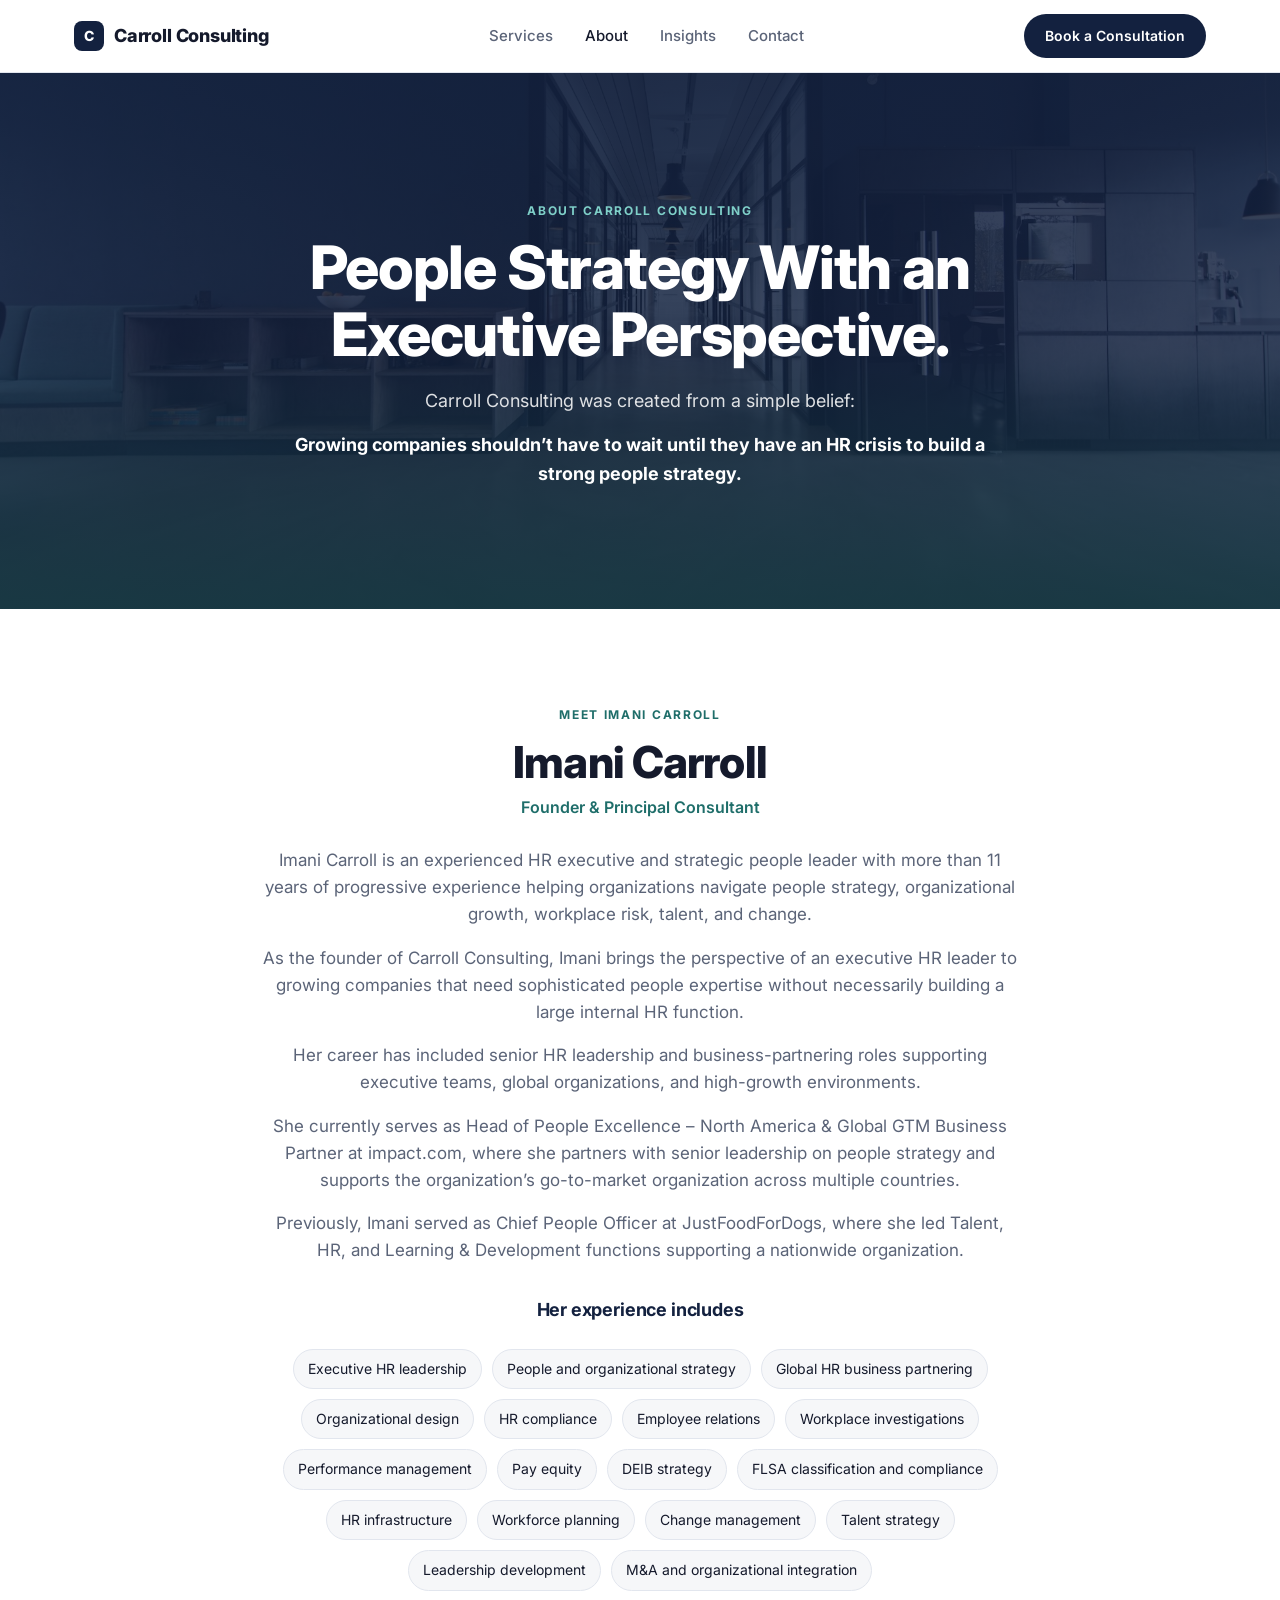
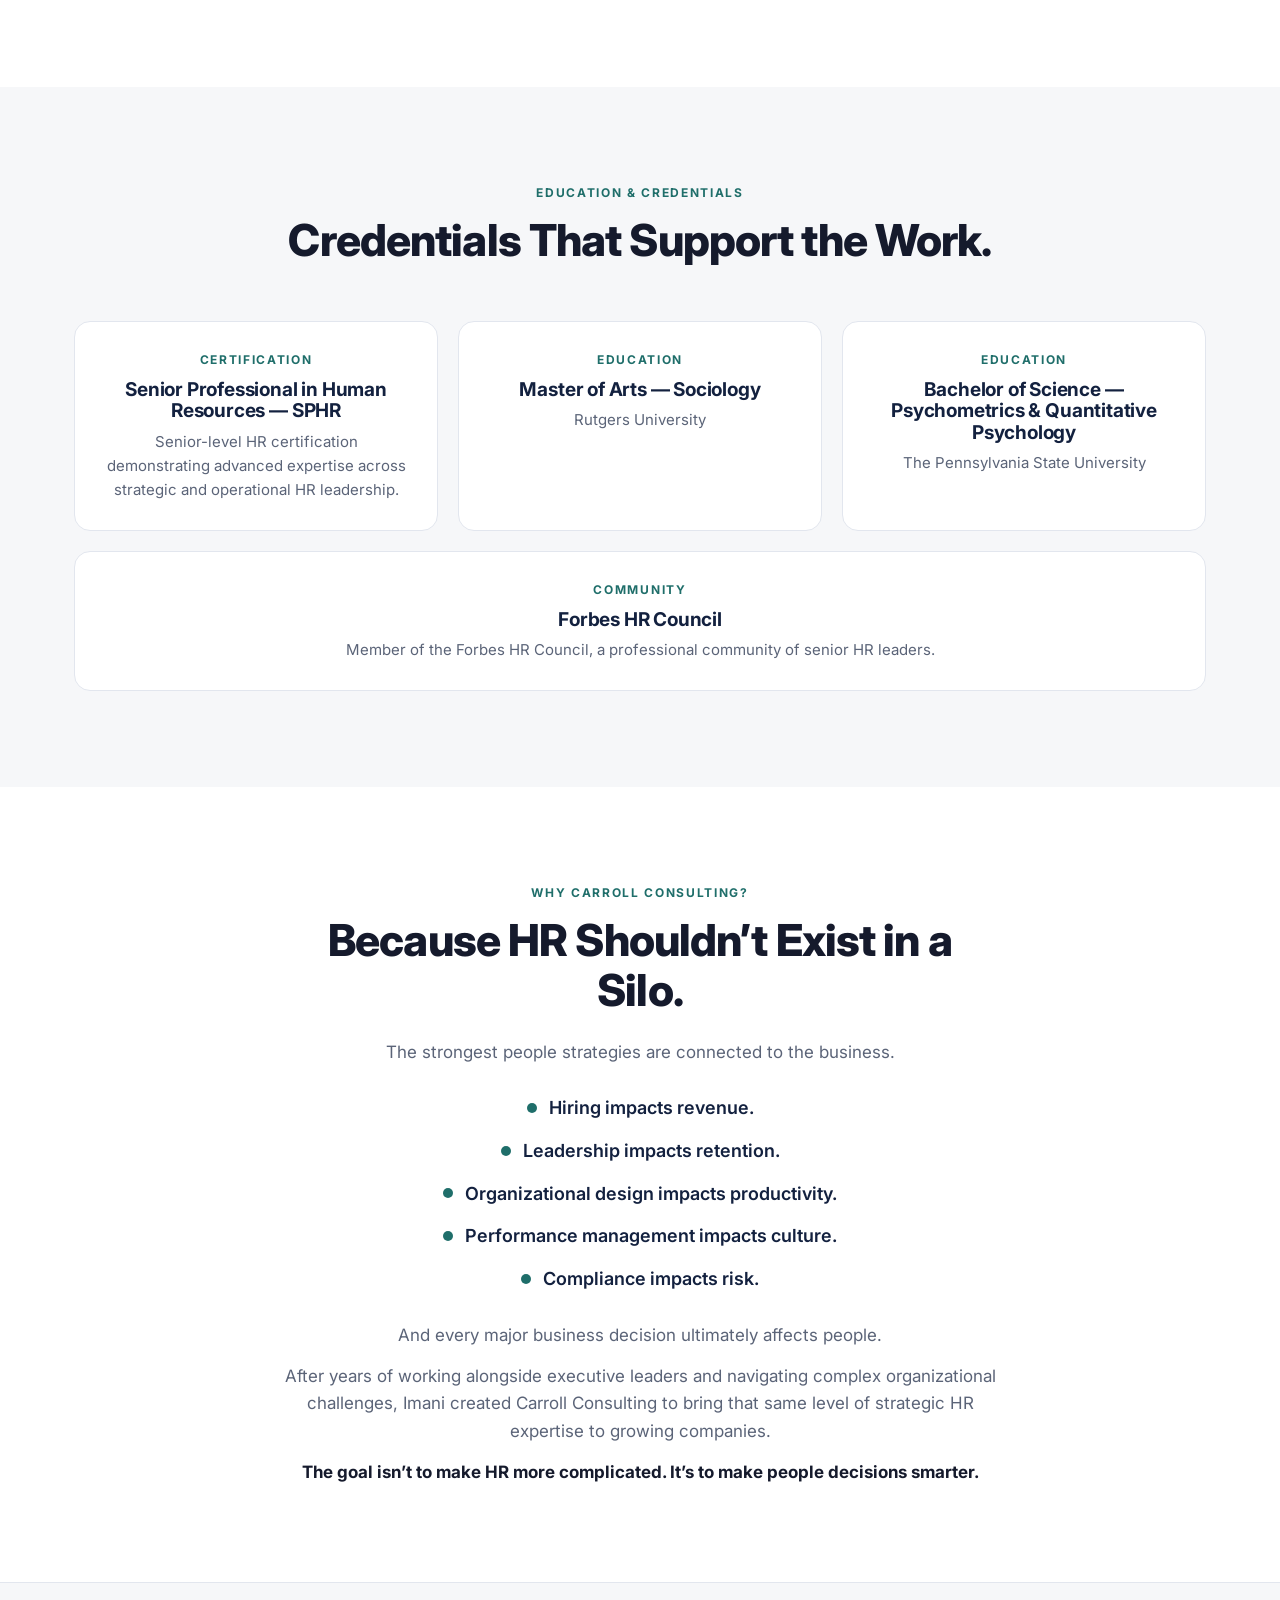
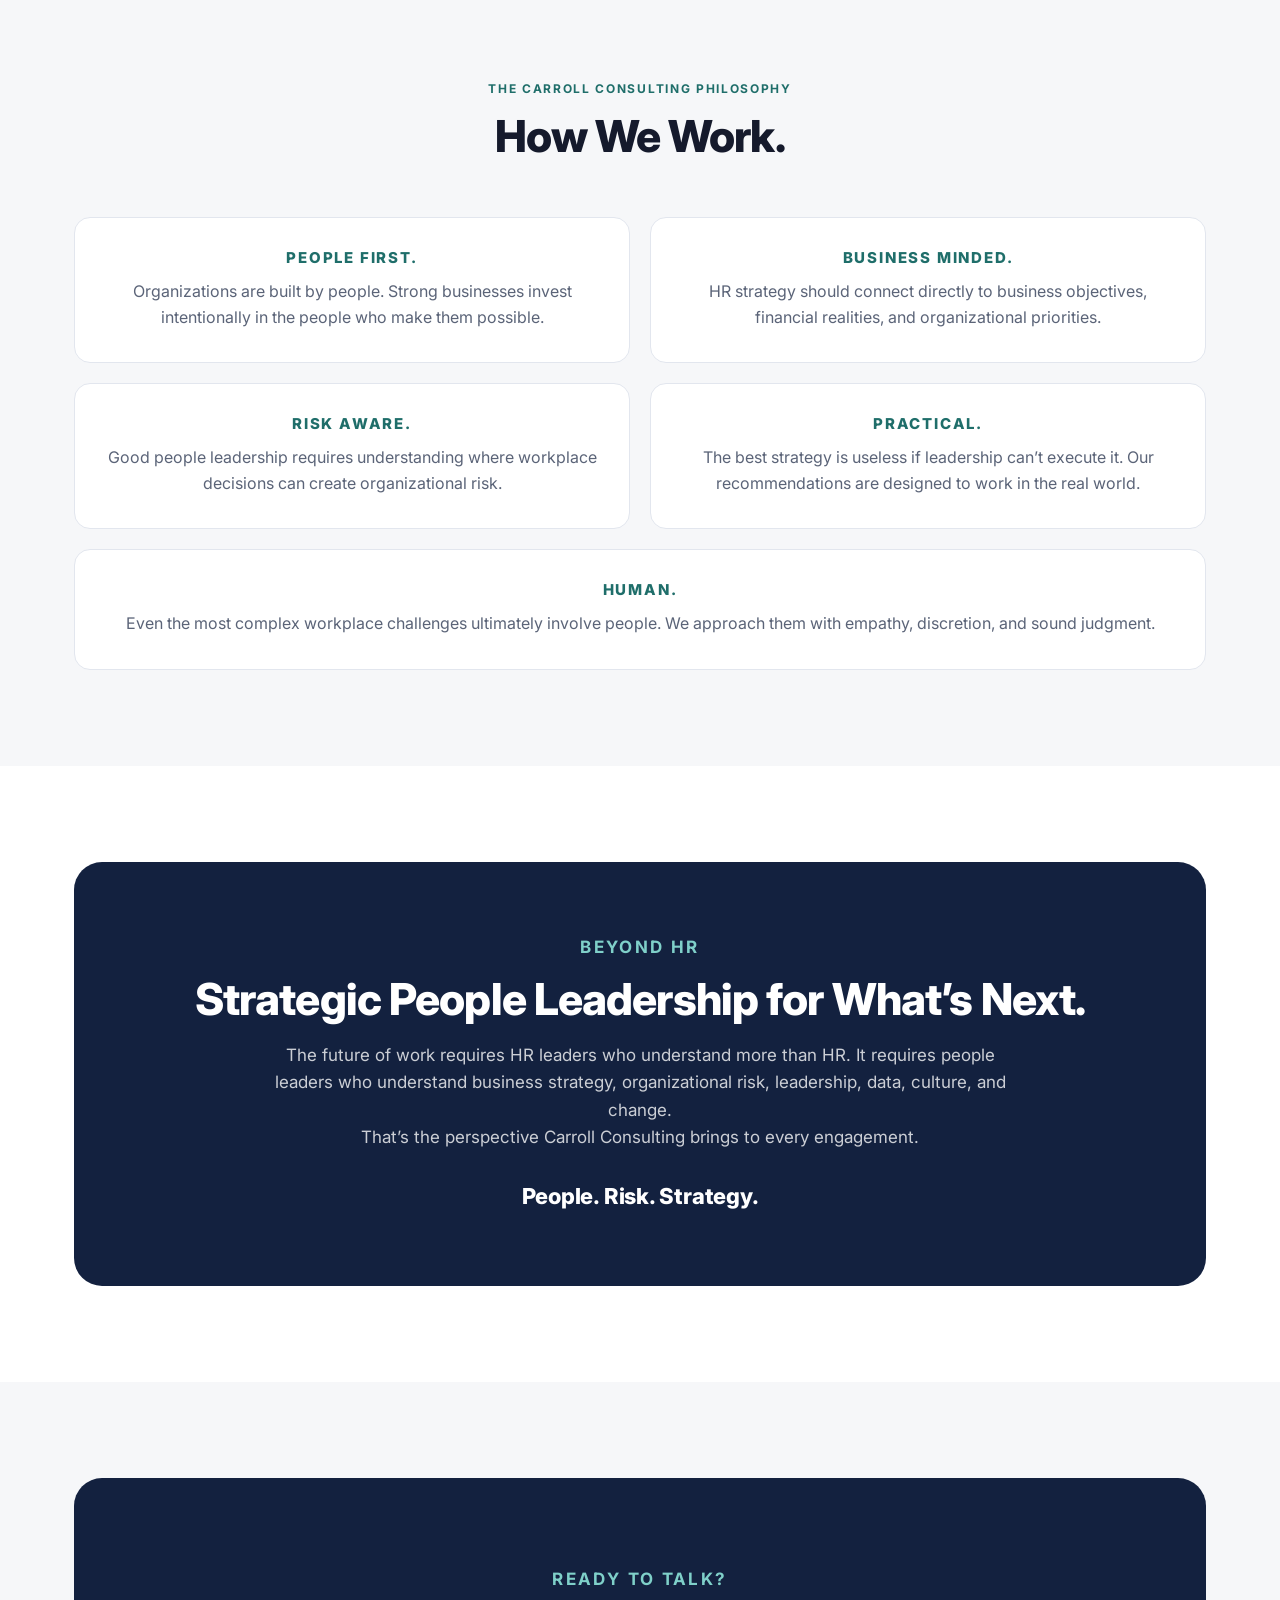
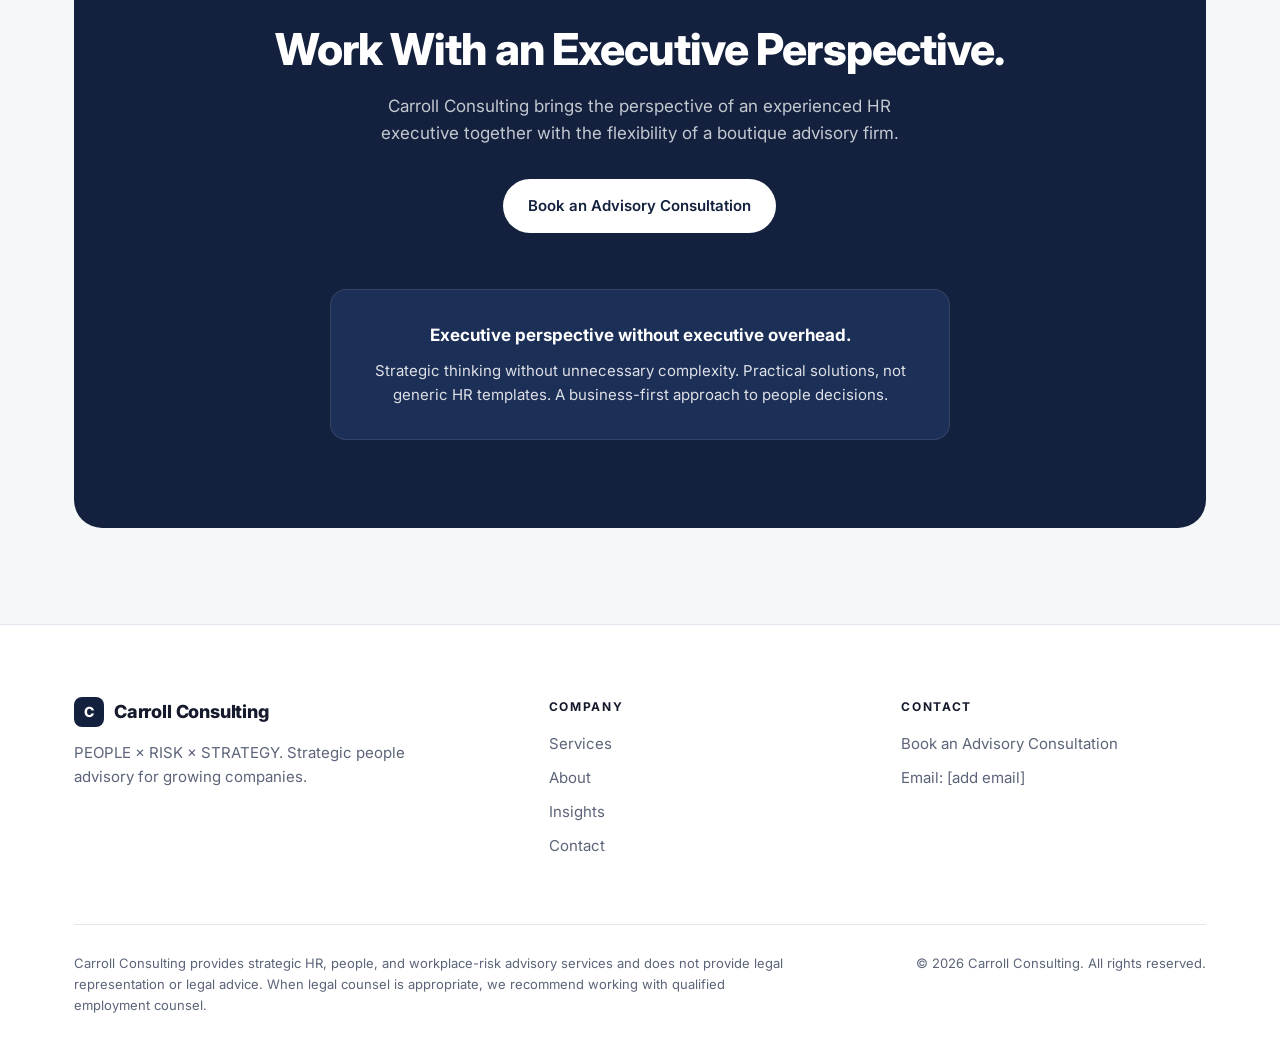
==== commit c7a7d48c: "Inner pages: photo heroes and centred layout across About, Insights and Contact Co-Authored-By: Clau" ====
--- a/pages/about.html
+++ b/pages/about.html
@@ -15,12 +15,14 @@
 <link rel="preconnect" href="https://fonts.googleapis.com">
 <link rel="preconnect" href="https://fonts.gstatic.com" crossorigin>
 <link rel="stylesheet" href="../css/styles.css">
+<link rel="preload" as="image" href="../assets/img/about-hero.jpg" media="(min-width: 701px)">
+<link rel="preload" as="image" href="../assets/img/about-hero-sm.jpg" media="(max-width: 700px)">
 <link rel="preload" as="style" href="https://fonts.googleapis.com/css2?family=Inter:wght@400;500;600;700;800&display=swap">
 <link rel="stylesheet" href="https://fonts.googleapis.com/css2?family=Inter:wght@400;500;600;700;800&display=swap" media="print" onload="this.media='all'">
 <noscript><link rel="stylesheet" href="https://fonts.googleapis.com/css2?family=Inter:wght@400;500;600;700;800&display=swap"></noscript>
 <script src="../js/site.js" defer></script>
 </head>
-<body>
+<body class="centered-page">
 
 <a class="skip-link" href="#main">Skip to main content</a>
 
@@ -46,7 +48,7 @@
 <main id="main">
 
 <!-- HERO -->
-<section class="page-hero">
+<section class="page-hero photo-hero hero-about">
   <div class="wrap">
     <p class="eyebrow">About Carroll Consulting</p>
     <h1>People Strategy With an Executive Perspective.</h1>
@@ -56,12 +58,8 @@
 </section>
 
 <!-- FOUNDER -->
-<section class="pt-0">
+<section>
   <div class="wrap founder">
-    <!-- Replace with <img src="..." alt="Imani Carroll, Founder of Carroll Consulting" width="..." height="..."> when the founder photo is ready. -->
-    <div class="founder-photo" aria-hidden="true">
-      <span class="placeholder-initials">IC</span>
-    </div>
     <div>
       <p class="eyebrow">Meet Imani Carroll</p>
       <h2>Imani Carroll</h2>
--- a/css/styles.css
+++ b/css/styles.css
@@ -124,10 +124,28 @@
 .page-hero .lead + .lead { margin-top: -20px; }
 
 /* HOME HERO */
-.hero { padding: 88px 0 96px; background: linear-gradient(180deg, #fff 0%, var(--bg) 100%); }
+/* Background photo with a navy-to-teal overlay so white text keeps strong contrast. */
+.hero {
+  position: relative; padding: 120px 0 128px; color: #fff;
+  background-color: var(--navy);
+  background-image: linear-gradient(180deg, rgba(19,33,63,.86) 0%, rgba(19,33,63,.78) 55%, rgba(20,60,70,.88) 100%), url("../assets/img/hero.jpg");
+  background-size: cover; background-position: center 35%;
+}
+.hero h1, .hero .tagline { color: #fff; }
+.hero .eyebrow { color: var(--teal-light); }
+.hero .lead { color: rgba(255,255,255,.88); }
+.hero .trust-strip { color: rgba(255,255,255,.85); }
+.hero .trust-strip li::before { background: var(--teal-light); }
+.hero .btn-primary { background: #fff; color: var(--navy); }
+.hero .btn-primary:hover { background: var(--teal-soft); }
+.hero .btn-ghost { background: transparent; color: #fff; border-color: rgba(255,255,255,.55); }
+.hero .btn-ghost:hover { border-color: #fff; background: rgba(255,255,255,.08); }
+@media (max-width: 700px) {
+  .hero { background-image: linear-gradient(180deg, rgba(19,33,63,.88) 0%, rgba(20,60,70,.9) 100%), url("../assets/img/hero-sm.jpg"); }
+}
 .hero-grid { display: grid; grid-template-columns: 1.1fr .9fr; gap: 64px; align-items: center; }
 .hero h1 { margin-bottom: 12px; }
-.hero .tagline { font-size: 20px; font-weight: 600; color: var(--navy); margin-bottom: 22px; }
+.hero .tagline { font-size: 20px; font-weight: 600; color: #fff; margin-bottom: 22px; }
 .hero .lead { margin-bottom: 36px; }
 .hero .lead + .lead { margin-top: -20px; }
 .hero-media {
@@ -164,7 +182,6 @@
 .home-page .pillar li::before { position: static; display: inline-block; margin-right: 8px; }
 .home-page .problems-head { flex-direction: column; align-items: center; }
 .home-page .problem { align-items: center; }
-.home-page .step { padding-right: 18px; padding-left: 18px; }
 .home-page .insights-box > a { justify-self: center; }
 .home-page .cta-box .hero-actions { justify-content: center; }
 
@@ -196,7 +213,6 @@
 .home-page .cta-box .hero-actions { justify-content: center; }
 .home-page .cta-side { max-width: 620px; width: 100%; }
 .home-page .pillar .link { align-self: center; justify-content: center; }
-.home-page .steps .step { padding-left: 18px; padding-right: 18px; }
 .home-page .pillars-cta { margin-top: 48px; text-align: center; }
 .home-page .pillars-cta .btn { font-size: 16px; padding: 16px 30px; }
 
@@ -259,11 +275,55 @@
 .section-head h2 { margin-top: 0; }
 .section-head .lead { margin-top: 16px; }
 .section-head-tight { margin-bottom: 40px; }
-.steps { display: grid; grid-template-columns: repeat(4, 1fr); gap: 0; border-top: 2px solid var(--navy); }
-.step { padding: 32px 28px 0 0; }
-.step .n { font-size: 14px; font-weight: 700; color: var(--teal); margin-bottom: 18px; letter-spacing: .08em; }
-.step h3 { font-size: 22px; margin-bottom: 12px; }
-.step p { color: var(--muted); font-size: 15px; }
+/* OUR APPROACH: connected four-stage journey on a dark band */
+.approach {
+  position: relative; overflow: hidden; color: #fff;
+  background:
+    radial-gradient(900px 420px at 85% -10%, rgba(127,208,201,.18), transparent 60%),
+    radial-gradient(700px 380px at 0% 110%, rgba(31,110,106,.35), transparent 60%),
+    linear-gradient(160deg, var(--navy) 0%, #172a4d 100%);
+}
+.approach .eyebrow { color: var(--teal-light); }
+.approach h2 { color: #fff; }
+.approach .section-head .lead { color: rgba(255,255,255,.78); max-width: 640px; }
+.journey { list-style: none; display: grid; grid-template-columns: repeat(4, 1fr); gap: 24px; position: relative; }
+/* The track that links the four nodes */
+.journey::before {
+  content: ""; position: absolute; top: 34px; left: 12.5%; right: 12.5%; height: 2px;
+  background: linear-gradient(90deg, var(--teal-light), rgba(127,208,201,.25) 50%, var(--teal-light));
+}
+.journey-step { position: relative; display: flex; flex-direction: column; align-items: center; }
+.journey-node {
+  position: relative; z-index: 1; width: 68px; height: 68px; border-radius: 50%;
+  display: grid; place-items: center; color: var(--teal-light);
+  background: var(--navy); border: 2px solid var(--teal-light);
+  box-shadow: 0 0 0 8px rgba(127,208,201,.08);
+  transition: background .25s ease, color .25s ease, transform .25s ease;
+}
+.journey-card {
+  position: relative; overflow: hidden; margin-top: 28px; width: 100%; flex: 1;
+  padding: 32px 24px 30px; border-radius: 20px;
+  background: rgba(255,255,255,.05); border: 1px solid rgba(255,255,255,.12);
+  transition: transform .25s ease, background .25s ease, border-color .25s ease;
+}
+.journey-num {
+  position: absolute; top: -18px; right: 10px; font-size: 96px; font-weight: 800; line-height: 1;
+  letter-spacing: -0.05em; color: rgba(255,255,255,.06); pointer-events: none;
+}
+.journey-kicker { font-size: 12px; font-weight: 700; letter-spacing: .16em; text-transform: uppercase; color: var(--teal-light); margin-bottom: 10px; }
+.journey-card h3 { font-size: 24px; color: #fff; margin-bottom: 12px; }
+.journey-card p:last-child { color: rgba(255,255,255,.75); font-size: 15px; }
+.journey-step:hover .journey-card { transform: translateY(-6px); background: rgba(255,255,255,.09); border-color: rgba(127,208,201,.5); }
+.journey-step:hover .journey-node { background: var(--teal-light); color: var(--navy); transform: scale(1.06); }
+.journey-loop {
+  margin-top: 44px; display: flex; align-items: center; justify-content: center; gap: 10px;
+  font-size: 15px; font-weight: 600; color: rgba(255,255,255,.8);
+}
+.journey-loop svg { color: var(--teal-light); flex: none; }
+@media (prefers-reduced-motion: reduce) {
+  .journey-card, .journey-node { transition: none; }
+  .journey-step:hover .journey-card, .journey-step:hover .journey-node { transform: none; }
+}
 
 /* RESULTS */
 .results { background: var(--bg); }
@@ -306,16 +366,55 @@
 .service-head h2 { margin-bottom: 16px; }
 .service-head .lead { margin-top: 18px; }
 .service-head .body-copy strong { color: var(--ink); }
+/* Services page: centred section headers and card content */
+.service-head { grid-template-columns: 1fr; gap: 18px; justify-items: center; text-align: center; max-width: 820px; margin-left: auto; margin-right: auto; }
+.service-head .lead, .service-head .body-copy { max-width: 680px; margin-left: auto; margin-right: auto; }
+.service-block .section-head { text-align: center; max-width: 820px; margin-left: auto; margin-right: auto; }
+.service-block .section-head .lead { margin-left: auto; margin-right: auto; }
+.service-card, .engage { text-align: center; }
+
+/* PHOTO HERO (inner pages): centered copy over a photo with a navy overlay */
+.photo-hero {
+  position: relative; text-align: center; color: #fff; padding: 128px 0 120px;
+  background-color: var(--navy);
+  background-image:
+    linear-gradient(180deg, rgba(19,33,63,.90) 0%, rgba(19,33,63,.82) 50%, rgba(18,52,64,.94) 100%),
+    var(--hero-img);
+  background-size: cover; background-position: center 30%;
+}
+.photo-hero .eyebrow { color: var(--teal-light); }
+.photo-hero h1 { color: #fff; max-width: 920px; margin-left: auto; margin-right: auto; }
+.photo-hero .tagline { color: #fff; }
+.photo-hero .lead { color: rgba(255,255,255,.86); max-width: 720px; margin-left: auto; margin-right: auto; }
+.photo-hero .lead:last-child { margin-bottom: 0; }
+.photo-hero .ink { color: #fff; }
+.photo-hero .hero-actions { justify-content: center; }
+.photo-hero .btn-primary { background: #fff; color: var(--navy); }
+.photo-hero .btn-primary:hover { background: var(--teal-soft); }
+.photo-hero .btn-ghost { background: transparent; color: #fff; border-color: rgba(255,255,255,.55); }
+.photo-hero .btn-ghost:hover { border-color: #fff; background: rgba(255,255,255,.08); }
+.hero-services { --hero-img: url("../assets/img/services-hero.jpg"); --hero-img-sm: url("../assets/img/services-hero-sm.jpg"); padding-bottom: 72px; }
+.hero-about { --hero-img: url("../assets/img/about-hero.jpg"); --hero-img-sm: url("../assets/img/about-hero-sm.jpg"); background-position: center 60%; }
+.hero-insights { --hero-img: url("../assets/img/insights-hero.jpg"); --hero-img-sm: url("../assets/img/insights-hero-sm.jpg"); background-position: center 45%; }
+.hero-contact { --hero-img: url("../assets/img/contact-hero.jpg"); --hero-img-sm: url("../assets/img/contact-hero-sm.jpg"); background-position: center 45%; }
+@media (max-width: 700px) {
+  .photo-hero { background-image: linear-gradient(180deg, rgba(19,33,63,.9) 0%, rgba(18,52,64,.94) 100%), var(--hero-img-sm); }
+}
 
 /* In-page navigation on the Services page */
-.jump-nav { display: flex; flex-wrap: wrap; align-items: center; gap: 10px; margin-top: 40px; }
-.jump-label { font-size: 12px; font-weight: 700; letter-spacing: .14em; text-transform: uppercase; color: var(--muted); margin-right: 6px; }
+.jump-nav {
+  display: grid; grid-template-columns: repeat(4, 1fr); margin: 72px auto 0; max-width: 1040px;
+  border: 1px solid rgba(255,255,255,.16); border-radius: 20px; overflow: hidden;
+  background: rgba(255,255,255,.06); backdrop-filter: blur(8px); -webkit-backdrop-filter: blur(8px);
+}
 .jump-nav a {
-  display: inline-flex; align-items: center; min-height: 40px; padding: 8px 16px; border-radius: 999px;
-  border: 1px solid var(--line); background: #fff; font-size: 14px; font-weight: 600; color: var(--navy);
-  transition: border-color .2s, background .2s;
-}
-.jump-nav a:hover { border-color: var(--teal); background: var(--teal-soft); }
+  display: grid; gap: 4px; justify-items: center; align-content: start; padding: 22px 18px; color: #fff; text-align: center;
+  border-left: 1px solid rgba(255,255,255,.12); transition: background .2s;
+}
+.jump-nav a:first-child { border-left: 0; }
+.jump-nav a:hover, .jump-nav a:focus-visible { background: rgba(127,208,201,.14); }
+.jump-title { font-size: 18px; font-weight: 700; }
+.jump-desc { font-size: 13px; color: rgba(255,255,255,.7); }
 .service-grid { display: grid; grid-template-columns: repeat(2, 1fr); gap: 20px; }
 .service-card { background: #fff; border: 1px solid var(--line); border-radius: var(--radius); padding: 30px; }
 .service-card.alt-bg { background: var(--bg); }
@@ -443,6 +542,43 @@
 .expect p { color: var(--muted); font-size: 15px; }
 .expect-foot { margin-top: 40px; font-size: 18px; color: var(--navy); font-weight: 600; }
 
+/* INNER PAGES: centred headers and content, matching the home page */
+.centered-page .section-head { text-align: center; max-width: 820px; margin-left: auto; margin-right: auto; }
+.centered-page .section-head .lead { margin-left: auto; margin-right: auto; }
+.centered-page h2.eyebrow { text-align: center; }
+.centered-page .cta-box { grid-template-columns: 1fr; justify-items: center; text-align: center; }
+.centered-page .cta-box p { margin-left: auto; margin-right: auto; }
+.centered-page .cta-box .hero-actions { justify-content: center; }
+.centered-page .cta-side { max-width: 620px; width: 100%; }
+.centered-page .legal-note { grid-template-columns: 1fr; gap: 12px; text-align: center; }
+.centered-page .legal-note p { max-width: 760px; margin-left: auto; margin-right: auto; }
+/* About */
+.centered-page .founder { grid-template-columns: 1fr; gap: 0; max-width: 860px; margin-left: auto; margin-right: auto; text-align: center; }
+.centered-page .founder .body-copy { max-width: 760px; margin-left: auto; margin-right: auto; }
+.centered-page .tag-list { justify-content: center; }
+.centered-page .cred, .centered-page .philo { text-align: center; }
+.centered-page .split-2 { grid-template-columns: 1fr; gap: 24px; max-width: 760px; margin-left: auto; margin-right: auto; text-align: center; }
+.centered-page .silo-list { justify-items: center; }
+.centered-page .silo-list li { padding-left: 0; }
+.centered-page .silo-list li::before { position: static; display: inline-block; vertical-align: middle; margin-right: 12px; margin-top: -3px; }
+.centered-page .beyond { text-align: center; }
+.centered-page .beyond p { margin-left: auto; margin-right: auto; }
+/* Insights */
+.centered-page .feature, .centered-page .article { text-align: center; align-items: center; }
+.centered-page .feature .link, .centered-page .article .link { align-self: center; }
+/* Contact */
+.centered-page .contact-grid { grid-template-columns: 1fr; gap: 24px; max-width: 900px; margin-left: auto; margin-right: auto; }
+.centered-page .form-card > h2, .centered-page .form-card > p { text-align: center; }
+.centered-page .form-card > p { max-width: 640px; margin-left: auto; margin-right: auto; }
+.centered-page .form-hint { text-align: center; }
+.centered-page .form-submit { justify-content: center; text-align: center; }
+.centered-page .side-stack { grid-template-columns: repeat(3, 1fr); }
+.centered-page .side-card { text-align: center; }
+/* Three-step journey (Contact) */
+.journey-3 { grid-template-columns: repeat(3, 1fr); }
+.centered-page .journey-card { text-align: center; }
+.journey-3::before { left: 16.66%; right: 16.66%; }
+
 /* FOOTER */
 footer { background: #fff; border-top: 1px solid var(--line); padding: 72px 0 40px; }
 .foot-grid { display: grid; grid-template-columns: 1.4fr 1fr 1fr; gap: 48px; }
@@ -476,8 +612,10 @@
   .pillar-grid, .problem-grid, .creds-grid, .philosophy-grid, .article-list { grid-template-columns: 1fr; }
   .engage-grid { grid-template-columns: 1fr 1fr; }
   .service-grid, .expect-steps { grid-template-columns: 1fr; }
-  .steps { grid-template-columns: 1fr 1fr; }
-  .step { padding-bottom: 36px; }
+  .journey { grid-template-columns: 1fr 1fr; row-gap: 40px; }
+  .journey::before { display: none; }
+  .journey-3 { grid-template-columns: 1fr; max-width: 420px; margin: 0 auto; }
+  .centered-page .side-stack { grid-template-columns: 1fr; }
   .insights-box { grid-template-columns: 1fr; padding: 36px; }
   .cta-box { padding: 56px 32px; }
   .beyond { padding: 52px 36px; }
@@ -487,18 +625,25 @@
 }
 @media (max-width: 600px) {
   .wrap { padding: 0 16px; }
-  .hero { padding: 56px 0 64px; }
+  .hero { padding: 72px 0 80px; }
   .page-hero { padding: 48px 0 48px; }
   .nav .btn { padding: 9px 16px; font-size: 13px; }
   .nav-links { padding-left: 16px; padding-right: 16px; }
   .trust-strip { flex-direction: column; align-items: center; gap: 10px; }
-  .jump-nav a { flex: 1 1 calc(50% - 10px); justify-content: center; }
+  .journey { grid-template-columns: 1fr; max-width: 420px; margin: 0 auto; }
+  .journey-loop { display: block; text-align: center; }
+  .journey-loop svg { display: inline-block; vertical-align: -3px; margin-right: 6px; }
+  .jump-nav { grid-template-columns: 1fr 1fr; margin-top: 48px; }
+  .jump-nav a:nth-child(3) { border-left: 0; }
+  .jump-nav a:nth-child(n+3) { border-top: 1px solid rgba(255,255,255,.12); }
+  .photo-hero { padding: 72px 0 72px; }
+  .hero-services { padding-bottom: 48px; }
 }
 @media (max-width: 420px) {
   /* Wordmark collapses to the mark so the CTA and menu button still fit. */
   .nav .logo-text { display: none; }
   .hero-actions .btn { width: 100%; justify-content: center; }
-  .result-cards, .stats, .steps, .engage-grid, .form-grid, .checks { grid-template-columns: 1fr; }
+  .result-cards, .stats, .journey, .engage-grid, .form-grid, .checks { grid-template-columns: 1fr; }
   .cta-box { padding: 44px 24px; border-radius: 22px; }
   .cta .btn, .form-submit .btn { width: 100%; justify-content: center; }
   .foot-grid { grid-template-columns: 1fr; }
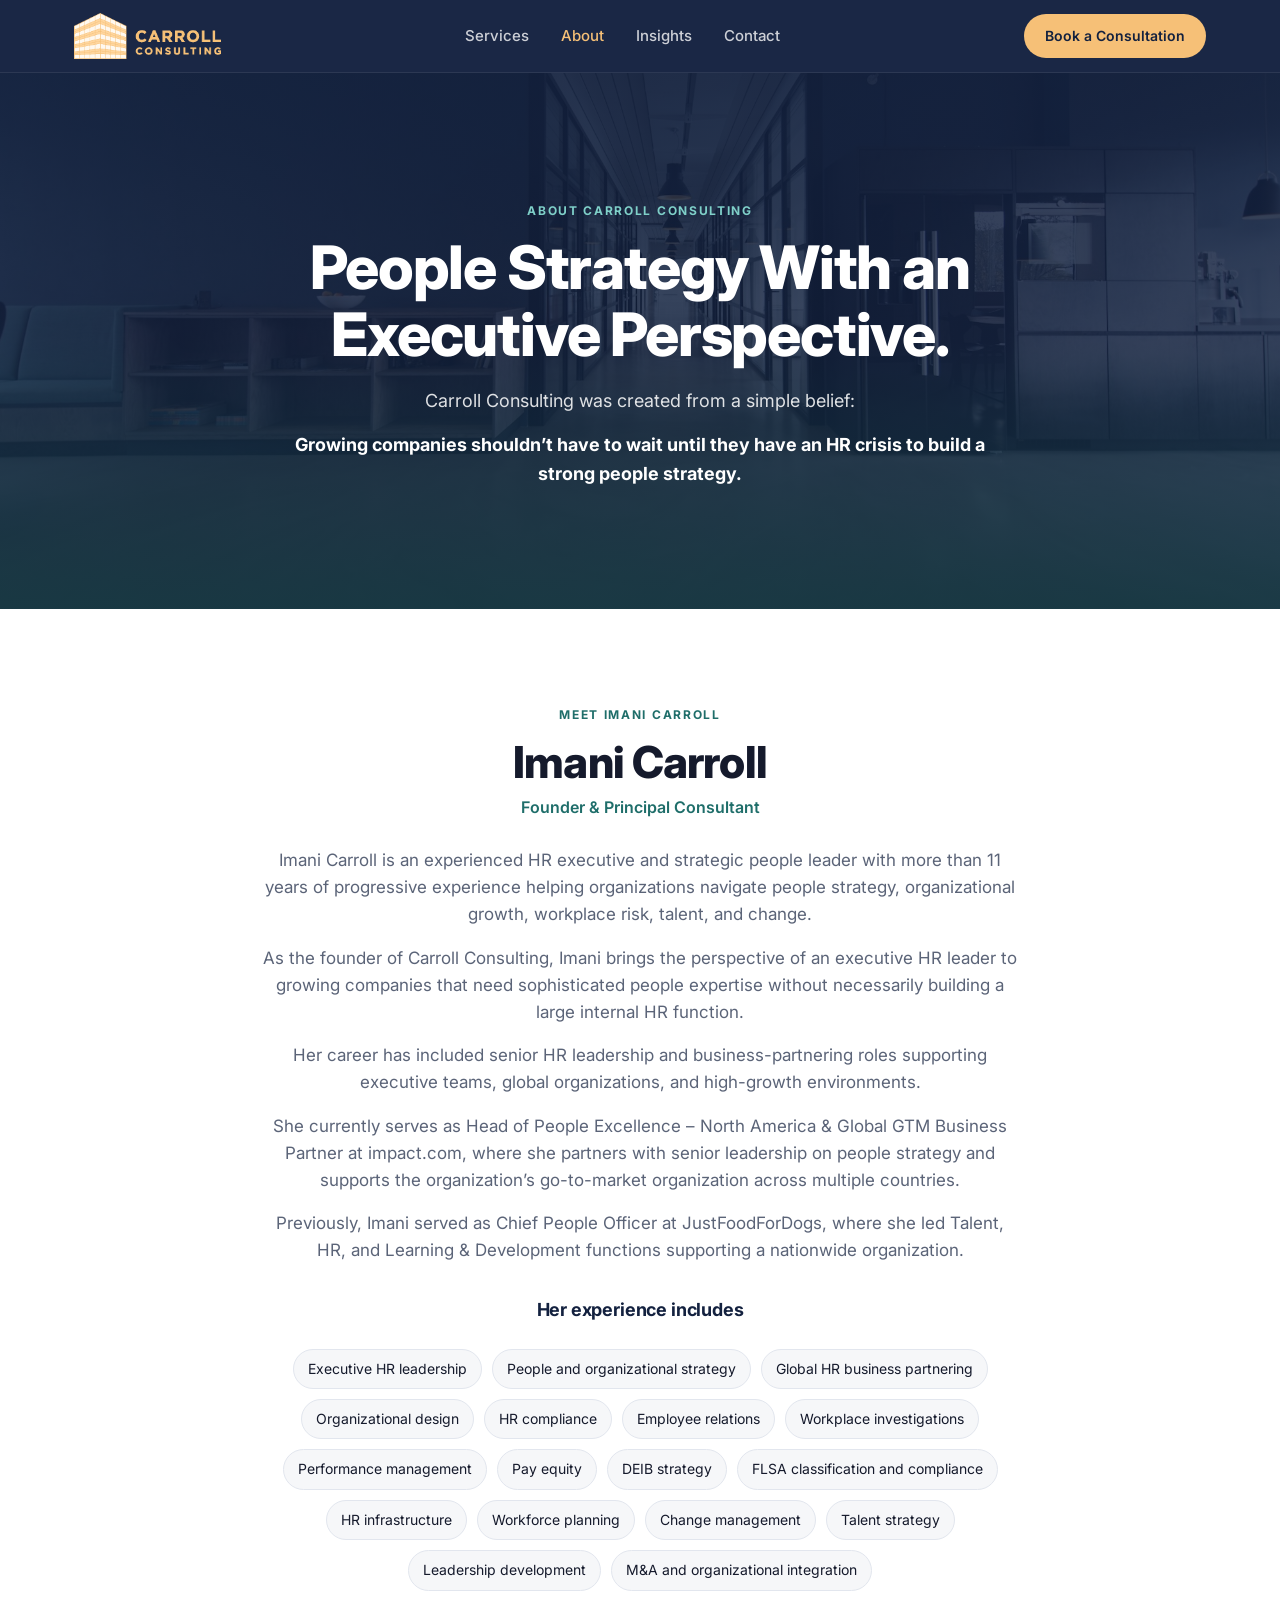
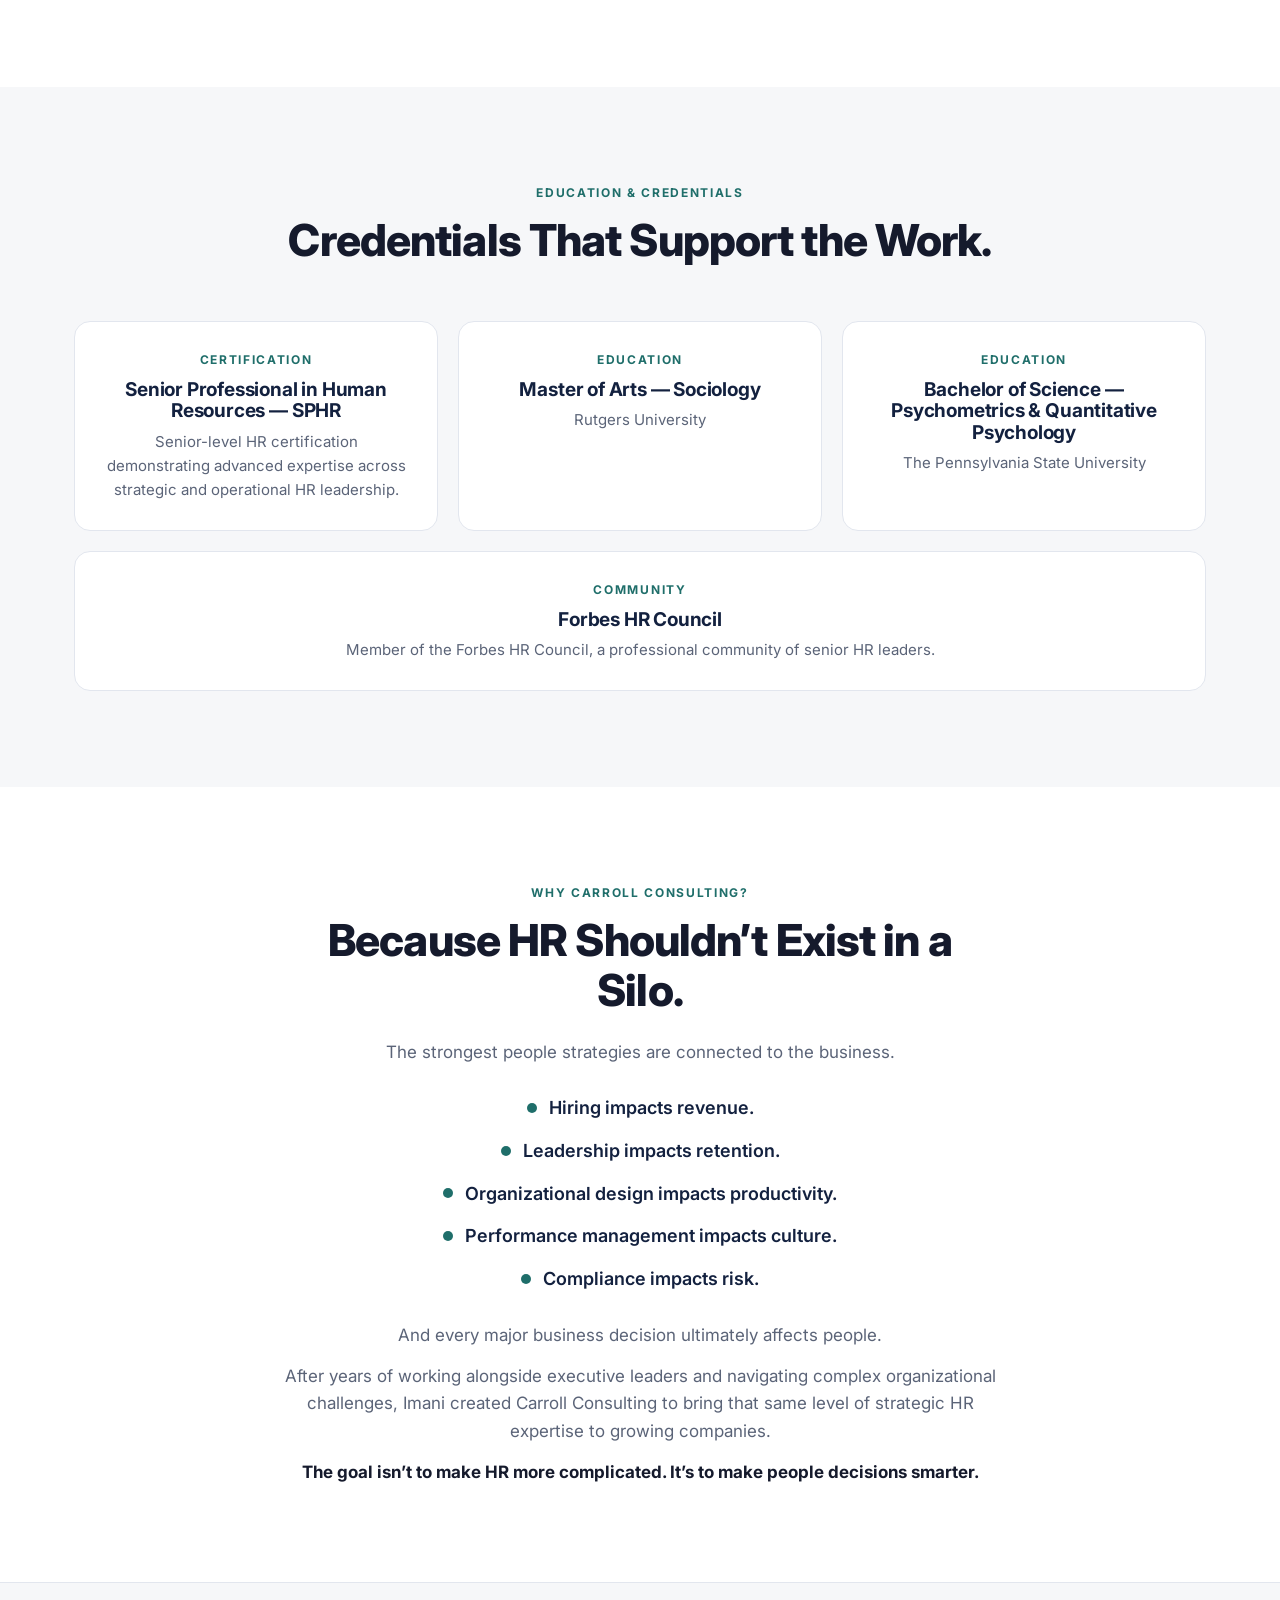
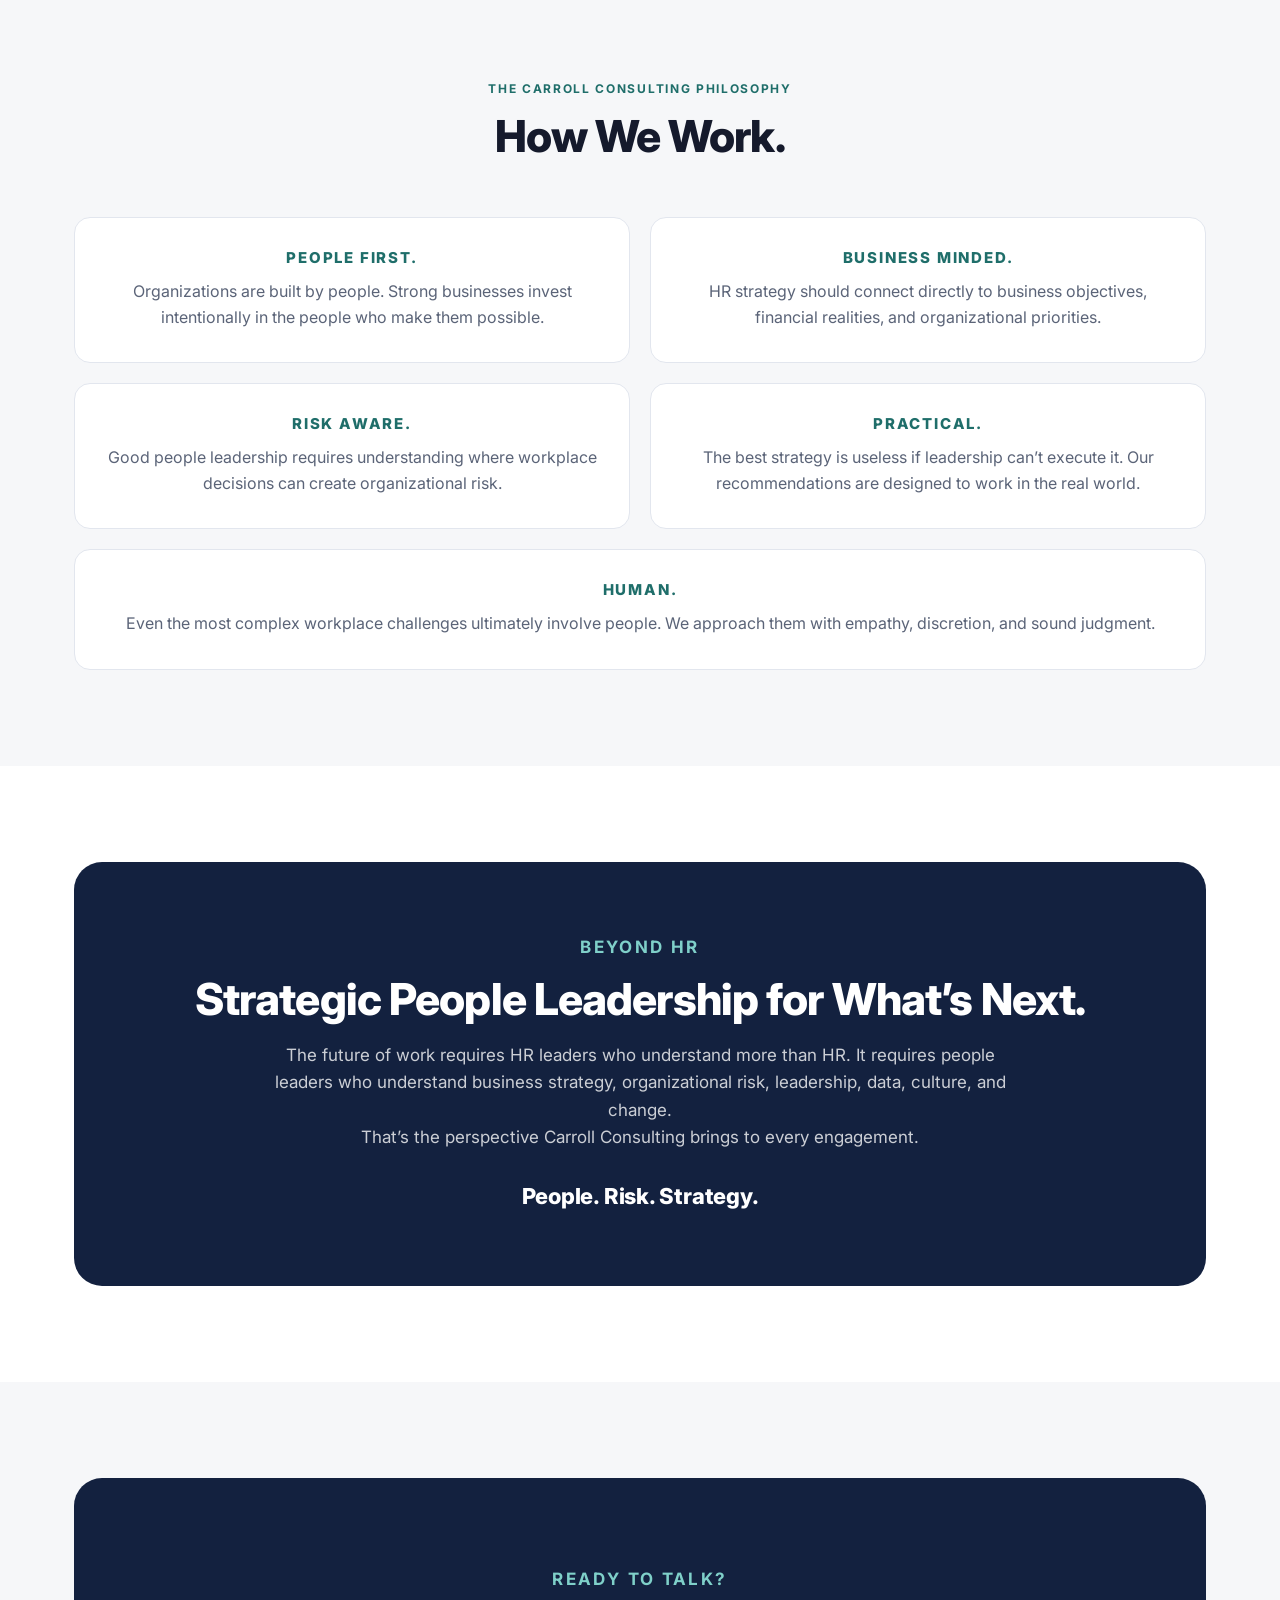
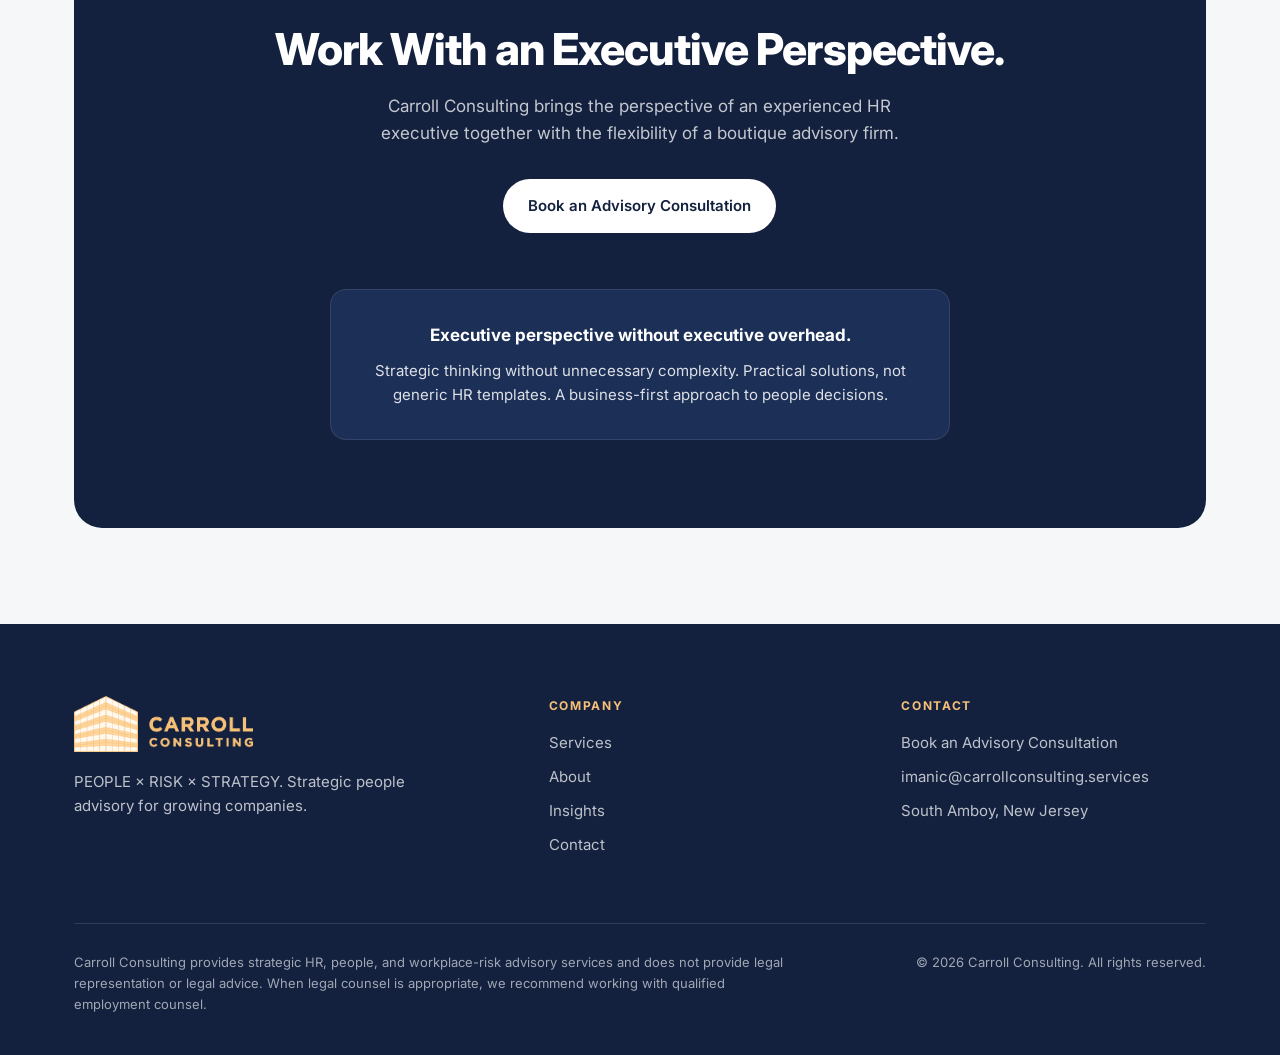
==== commit 3d56eb0d: "Add gold logo, navy header/footer, and working contact details - Gold Carroll Consulting logo in hea" ====
--- a/pages/about.html
+++ b/pages/about.html
@@ -11,7 +11,9 @@
 <meta property="og:description" content="Meet Imani Carroll, founder of Carroll Consulting, and the people-first, business-minded approach behind the firm.">
 <meta name="twitter:card" content="summary">
 <meta name="theme-color" content="#13213f">
-<link rel="icon" href="data:image/svg+xml,%3Csvg xmlns='http://www.w3.org/2000/svg' viewBox='0 0 64 64'%3E%3Crect width='64' height='64' rx='14' fill='%2313213f'/%3E%3Ctext x='32' y='45' text-anchor='middle' font-family='Inter,Arial,sans-serif' font-size='38' font-weight='800' fill='%23fff'%3EC%3C/text%3E%3C/svg%3E">
+<link rel="icon" type="image/png" sizes="32x32" href="../assets/img/favicon-32.png">
+<link rel="icon" type="image/png" sizes="192x192" href="../assets/img/favicon-192.png">
+<link rel="apple-touch-icon" href="../assets/img/apple-touch-icon.png">
 <link rel="preconnect" href="https://fonts.googleapis.com">
 <link rel="preconnect" href="https://fonts.gstatic.com" crossorigin>
 <link rel="stylesheet" href="../css/styles.css">
@@ -28,7 +30,7 @@
 
 <header class="nav">
   <div class="wrap">
-    <a href="../index.html" class="logo" aria-label="Carroll Consulting home"><span class="logo-mark">C</span><span class="logo-text">Carroll Consulting</span></a>
+    <a href="../index.html" class="logo" aria-label="Carroll Consulting home"><img class="logo-full" src="../assets/img/logo.png" alt="" width="454" height="142"><img class="logo-icon" src="../assets/img/logo-mark.png" alt="" width="162" height="142"></a>
     <nav class="nav-links" id="primary-nav" aria-label="Primary">
       <a href="services.html">Services</a>
       <a href="about.html" class="is-active" aria-current="page">About</a>
@@ -222,7 +224,7 @@
   <div class="wrap">
     <div class="foot-grid">
       <div>
-        <a href="../index.html" class="logo"><span class="logo-mark">C</span>Carroll Consulting</a>
+        <a href="../index.html" class="logo" aria-label="Carroll Consulting home"><img class="logo-full" src="../assets/img/logo.png" alt="" width="454" height="142" loading="lazy"></a>
         <p>PEOPLE × RISK × STRATEGY. Strategic people advisory for growing companies.</p>
       </div>
       <nav class="foot-col" aria-label="Footer">
@@ -235,7 +237,8 @@
       <div class="foot-col">
         <h4>Contact</h4>
         <a href="contact.html">Book an Advisory Consultation</a>
-        <span>Email: [add email]</span>
+        <a href="mailto:imanic@carrollconsulting.services">imanic@carrollconsulting.services</a>
+        <span>South Amboy, New Jersey</span>
       </div>
     </div>
     <div class="legal">
--- a/css/styles.css
+++ b/css/styles.css
@@ -10,6 +10,8 @@
   --card: #ffffff;
   --line: #e2e6ee;
   --radius: 16px;
+  --gold: #f6c077;
+  --gold-soft: #ffd69e;
 }
 /* Metric-matched fallback so text set in Arial before Inter arrives occupies
    the same space, which keeps the font swap from shifting layout (CLS). */
@@ -92,24 +94,26 @@
 .hero-actions { display: flex; gap: 14px; flex-wrap: wrap; }
 .is-active { color: var(--ink) !important; }
 
-/* NAV */
+/* NAV: navy bar so the gold logo keeps its original colours */
 .nav {
-  position: sticky; top: 0; z-index: 50; background: rgba(255,255,255,.92);
-  backdrop-filter: blur(10px); border-bottom: 1px solid var(--line);
+  position: sticky; top: 0; z-index: 50; background: rgba(19,33,63,.97);
+  backdrop-filter: blur(10px); border-bottom: 1px solid rgba(255,255,255,.08);
 }
 .nav .wrap { display: flex; align-items: center; justify-content: space-between; height: 72px; }
-.logo { display: flex; align-items: center; gap: 10px; font-weight: 800; font-size: 18px; letter-spacing: -0.01em; }
-.logo-mark {
-  width: 30px; height: 30px; border-radius: 8px; background: var(--navy);
-  display: grid; place-items: center; color: #fff; font-size: 14px; font-weight: 800;
-}
-.nav-links { display: flex; gap: 32px; font-size: 15px; font-weight: 500; color: var(--muted); }
-.nav-links a:hover { color: var(--ink); }
+.logo { display: flex; align-items: center; }
+.logo img { display: block; width: auto; }
+.nav .logo-full { height: 46px; }
+.logo .logo-icon { display: none; }
+.nav-links { display: flex; gap: 32px; font-size: 15px; font-weight: 500; color: rgba(255,255,255,.78); }
+.nav-links a:hover { color: #fff; }
+.nav .is-active { color: var(--gold) !important; }
 .nav-cta { display: flex; align-items: center; gap: 12px; }
 .nav-cta .btn { padding: 10px 20px; font-size: 14px; }
+.nav .btn-primary { background: var(--gold); color: var(--navy); }
+.nav .btn-primary:hover { background: var(--gold-soft); }
 .nav-toggle {
-  display: none; width: 44px; height: 44px; border: 1px solid var(--line); border-radius: 10px;
-  background: #fff; color: var(--ink); align-items: center; justify-content: center; cursor: pointer;
+  display: none; width: 44px; height: 44px; border: 1px solid rgba(255,255,255,.25); border-radius: 10px;
+  background: transparent; color: #fff; align-items: center; justify-content: center; cursor: pointer;
 }
 .nav-toggle svg { width: 22px; height: 22px; }
 .nav-toggle .icon-close { display: none; }
@@ -580,16 +584,17 @@
 .journey-3::before { left: 16.66%; right: 16.66%; }
 
 /* FOOTER */
-footer { background: #fff; border-top: 1px solid var(--line); padding: 72px 0 40px; }
+footer { background: var(--navy); color: rgba(255,255,255,.72); padding: 72px 0 40px; }
+footer .logo-full { height: 56px; }
 .foot-grid { display: grid; grid-template-columns: 1.4fr 1fr 1fr; gap: 48px; }
-.foot-grid p { color: var(--muted); font-size: 15px; margin-top: 14px; max-width: 340px; }
-.foot-col h4 { font-size: 12px; text-transform: uppercase; letter-spacing: .14em; color: var(--ink); margin-bottom: 16px; }
-.foot-col a, .foot-col span { display: block; font-size: 15px; color: var(--muted); margin-bottom: 10px; }
-.foot-col a:hover { color: var(--ink); }
+.foot-grid p { color: rgba(255,255,255,.72); font-size: 15px; margin-top: 18px; max-width: 340px; }
+.foot-col h4 { font-size: 12px; text-transform: uppercase; letter-spacing: .14em; color: var(--gold); margin-bottom: 16px; }
+.foot-col a, .foot-col span { display: block; font-size: 15px; color: rgba(255,255,255,.72); margin-bottom: 10px; }
+.foot-col a:hover { color: #fff; }
 .legal {
-  margin-top: 56px; padding-top: 28px; border-top: 1px solid var(--line);
+  margin-top: 56px; padding-top: 28px; border-top: 1px solid rgba(255,255,255,.12);
   display: flex; justify-content: space-between; gap: 24px; flex-wrap: wrap;
-  font-size: 13px; color: var(--muted);
+  font-size: 13px; color: rgba(255,255,255,.6);
 }
 .legal p { max-width: 720px; }
 
@@ -599,10 +604,10 @@
   .nav-toggle { display: inline-flex; }
   .nav-links {
     display: none; position: absolute; top: 72px; left: 0; right: 0; z-index: 49;
-    flex-direction: column; gap: 0; background: #fff; border-bottom: 1px solid var(--line);
+    flex-direction: column; gap: 0; background: var(--navy); border-bottom: 1px solid rgba(255,255,255,.1);
     padding: 8px 24px 16px; box-shadow: 0 16px 32px rgba(19,33,63,.08);
   }
-  .nav-links a { display: block; padding: 14px 4px; font-size: 17px; border-bottom: 1px solid var(--line); }
+  .nav-links a { display: block; padding: 14px 4px; font-size: 17px; border-bottom: 1px solid rgba(255,255,255,.1); }
   .nav-links a:last-child { border-bottom: 0; }
   .nav.is-open .nav-links { display: flex; }
   .hero-grid, .intro-grid, .why-grid, .results-grid, .cta-box, .service-head, .founder, .split-2,
@@ -641,7 +646,8 @@
 }
 @media (max-width: 420px) {
   /* Wordmark collapses to the mark so the CTA and menu button still fit. */
-  .nav .logo-text { display: none; }
+  .nav .logo .logo-full { display: none; }
+  .nav .logo .logo-icon { display: block; height: 40px; }
   .hero-actions .btn { width: 100%; justify-content: center; }
   .result-cards, .stats, .journey, .engage-grid, .form-grid, .checks { grid-template-columns: 1fr; }
   .cta-box { padding: 44px 24px; border-radius: 22px; }
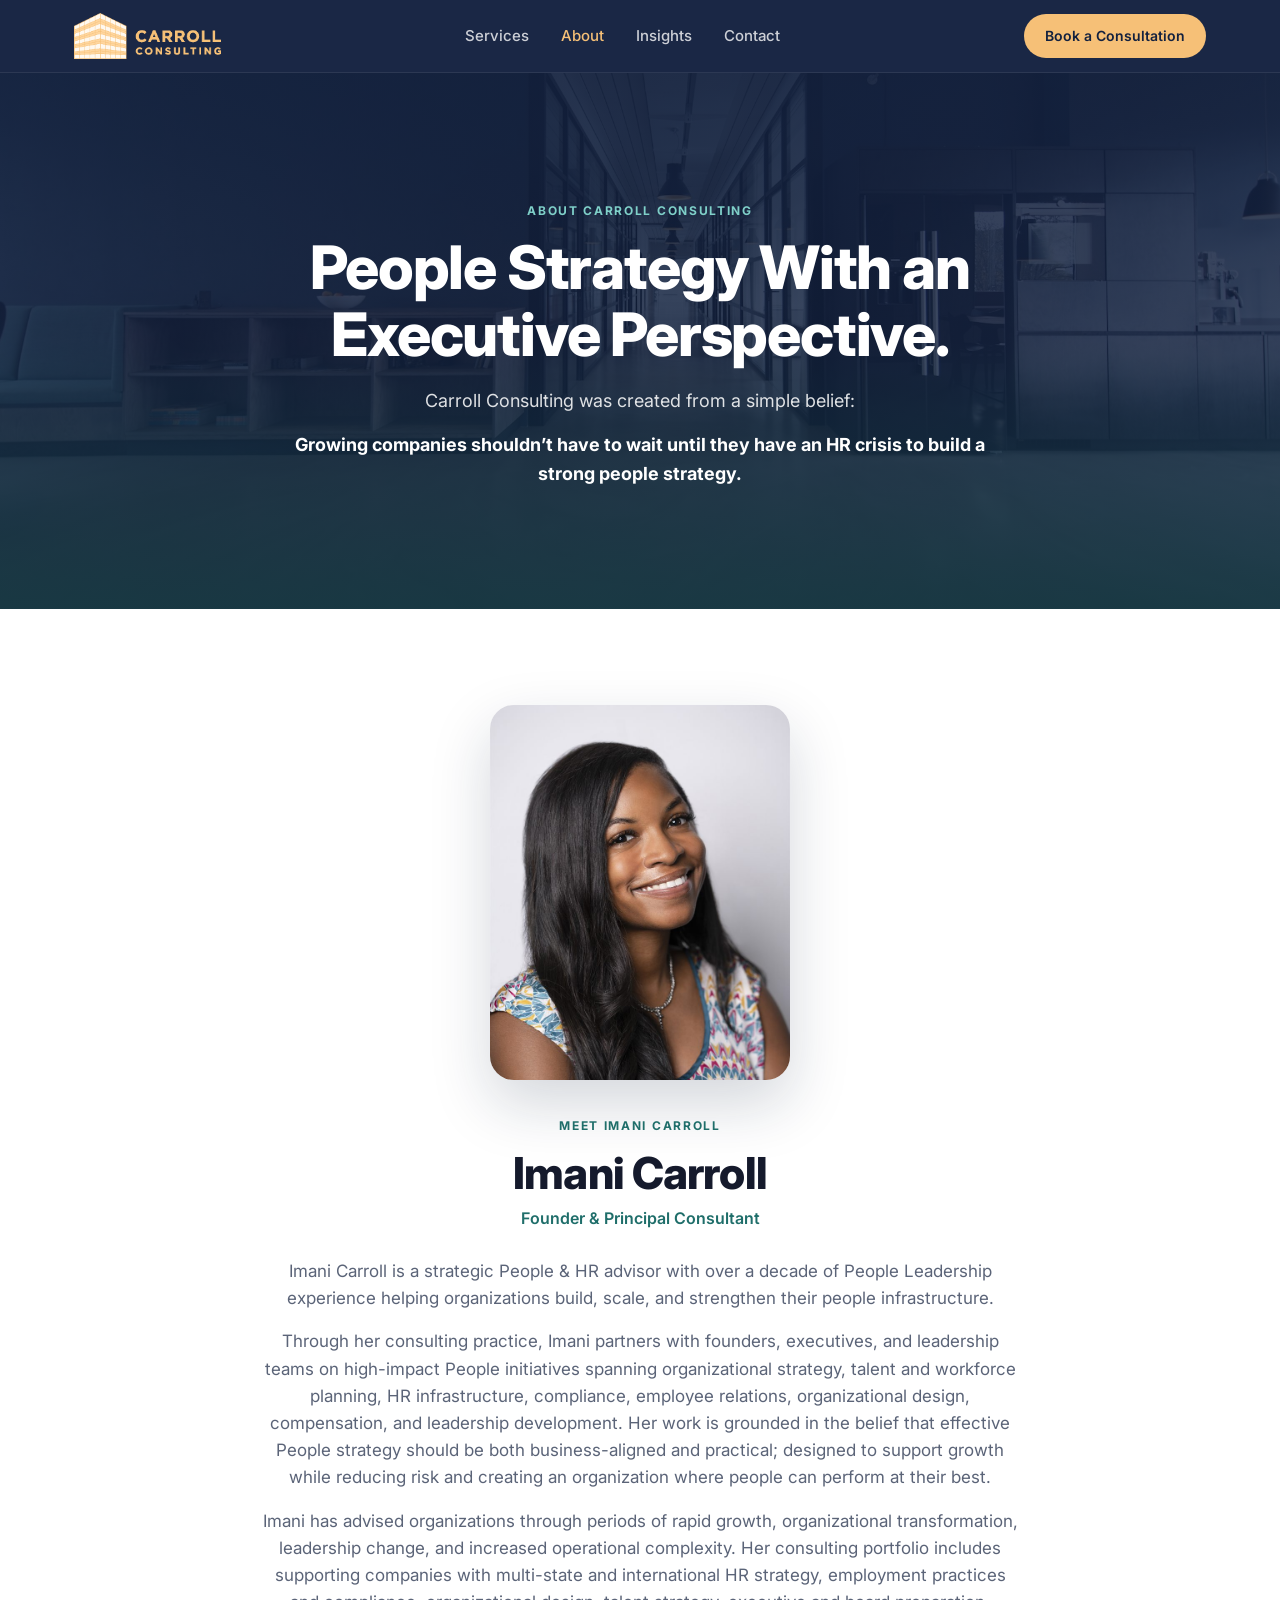
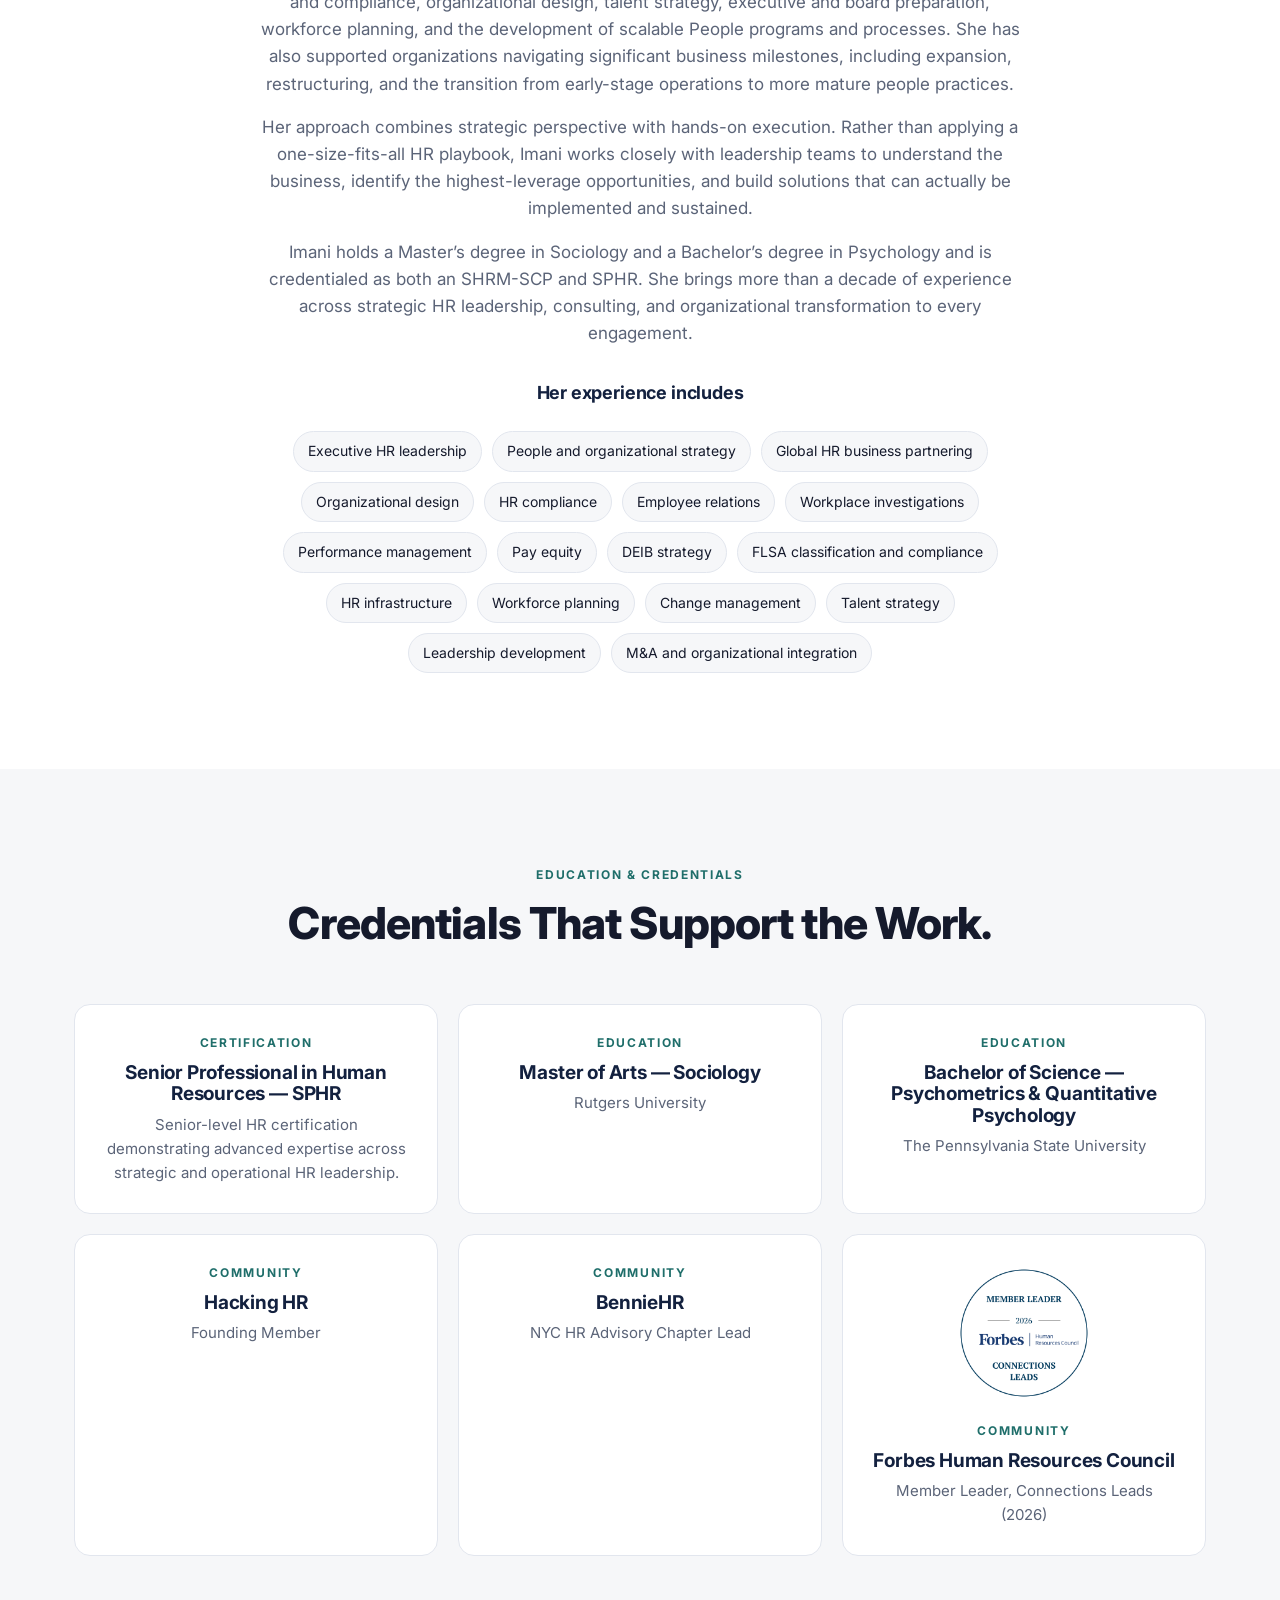
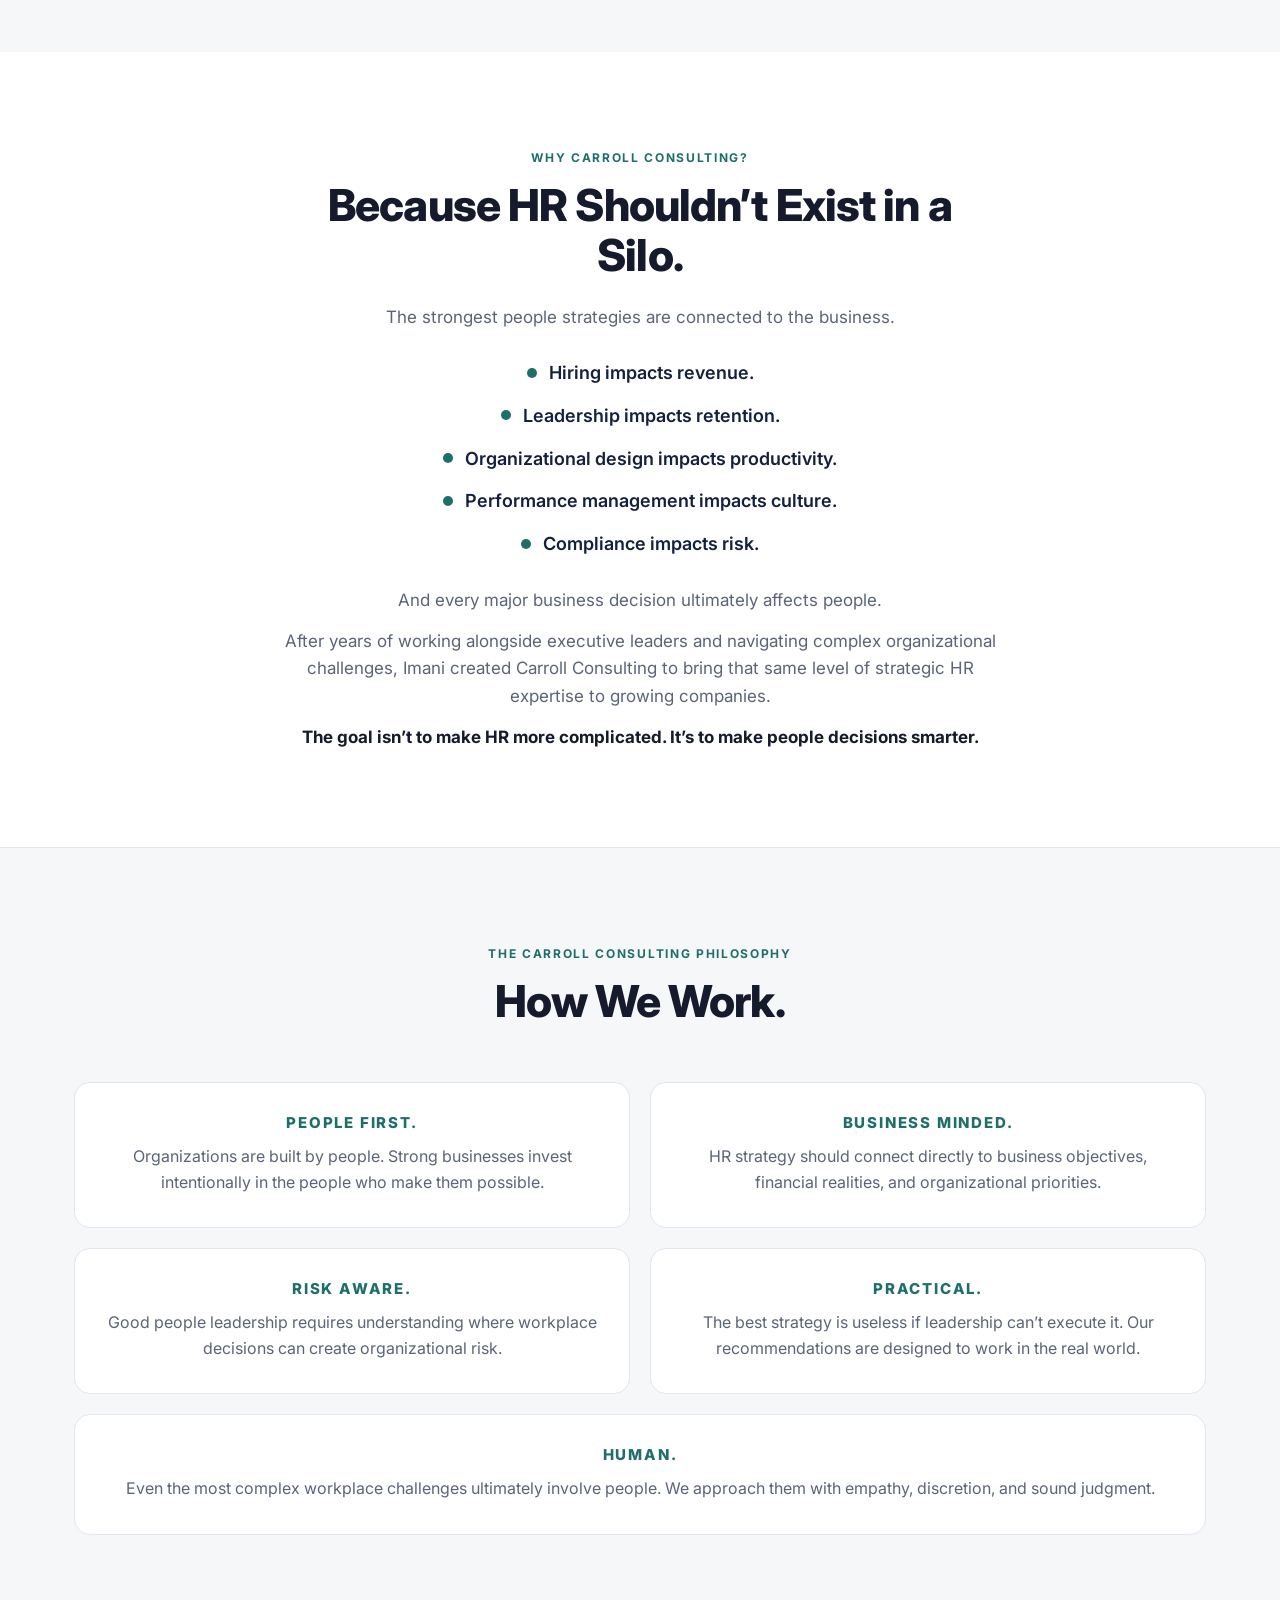
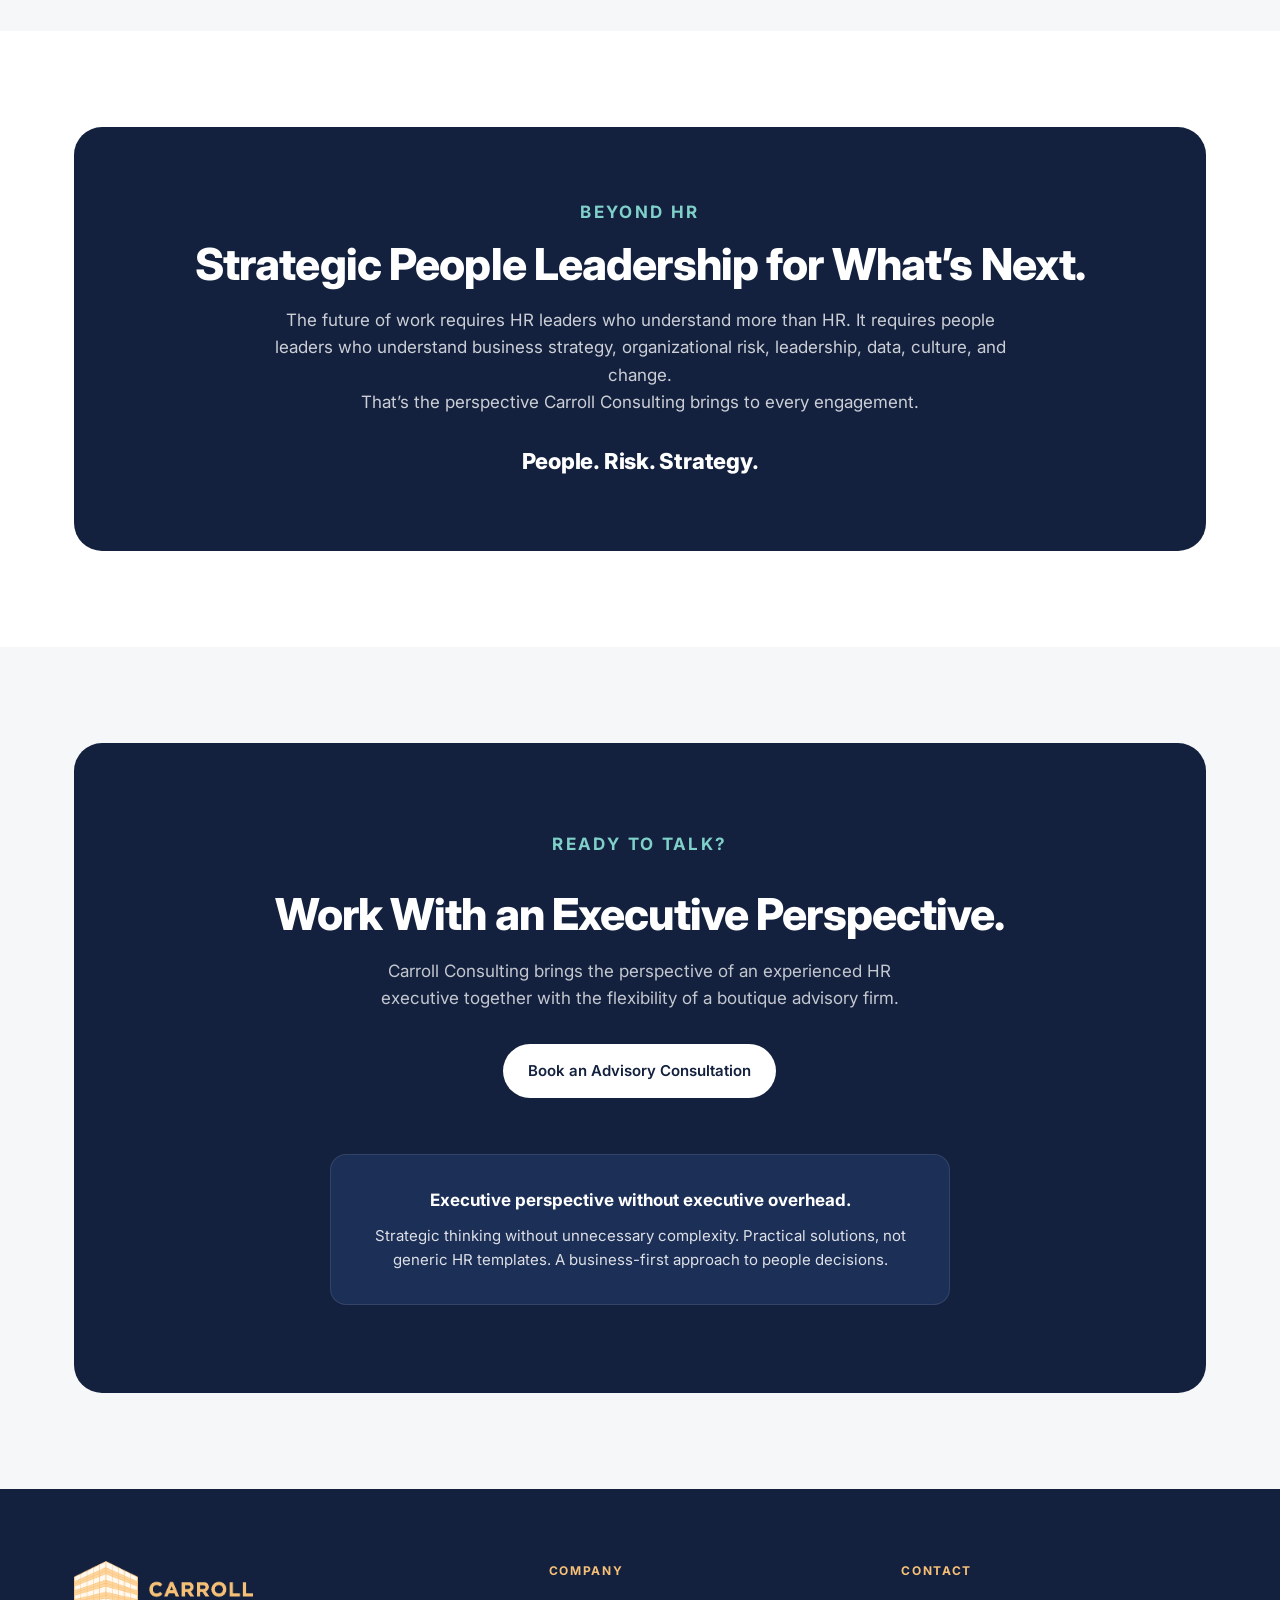
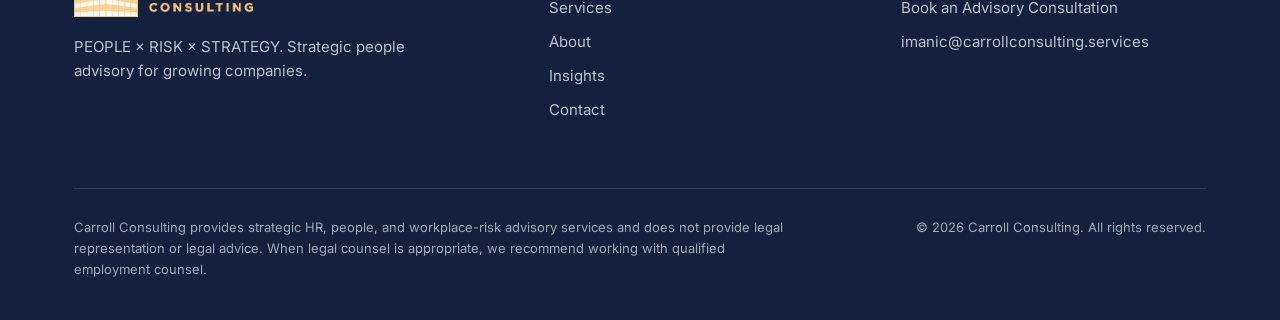
==== commit 4c51a1dc: "About: new bio, portrait and credentials; remove location and Coming soon - About: Imani's portrait," ====
--- a/pages/about.html
+++ b/pages/about.html
@@ -63,15 +63,16 @@
 <section>
   <div class="wrap founder">
     <div>
+      <img class="founder-portrait" src="../assets/img/imani-carroll-720.jpg" srcset="../assets/img/imani-carroll-720.jpg 720w, ../assets/img/imani-carroll-1080.jpg 1080w" sizes="300px" alt="Imani Carroll, Founder and Principal Consultant of Carroll Consulting" width="720" height="1080" loading="lazy">
       <p class="eyebrow">Meet Imani Carroll</p>
       <h2>Imani Carroll</h2>
       <p class="role">Founder &amp; Principal Consultant</p>
       <div class="body-copy">
-        <p>Imani Carroll is an experienced HR executive and strategic people leader with more than 11 years of progressive experience helping organizations navigate people strategy, organizational growth, workplace risk, talent, and change.</p>
-        <p>As the founder of Carroll Consulting, Imani brings the perspective of an executive HR leader to growing companies that need sophisticated people expertise without necessarily building a large internal HR function.</p>
-        <p>Her career has included senior HR leadership and business-partnering roles supporting executive teams, global organizations, and high-growth environments.</p>
-        <p>She currently serves as Head of People Excellence – North America &amp; Global GTM Business Partner at impact.com, where she partners with senior leadership on people strategy and supports the organization’s go-to-market organization across multiple countries.</p>
-        <p>Previously, Imani served as Chief People Officer at JustFoodForDogs, where she led Talent, HR, and Learning &amp; Development functions supporting a nationwide organization.</p>
+        <p>Imani Carroll is a strategic People &amp; HR advisor with over a decade of People Leadership experience helping organizations build, scale, and strengthen their people infrastructure.</p>
+        <p>Through her consulting practice, Imani partners with founders, executives, and leadership teams on high-impact People initiatives spanning organizational strategy, talent and workforce planning, HR infrastructure, compliance, employee relations, organizational design, compensation, and leadership development. Her work is grounded in the belief that effective People strategy should be both business-aligned and practical; designed to support growth while reducing risk and creating an organization where people can perform at their best.</p>
+        <p>Imani has advised organizations through periods of rapid growth, organizational transformation, leadership change, and increased operational complexity. Her consulting portfolio includes supporting companies with multi-state and international HR strategy, employment practices and compliance, organizational design, talent strategy, executive and board preparation, workforce planning, and the development of scalable People programs and processes. She has also supported organizations navigating significant business milestones, including expansion, restructuring, and the transition from early-stage operations to more mature people practices.</p>
+        <p>Her approach combines strategic perspective with hands-on execution. Rather than applying a one-size-fits-all HR playbook, Imani works closely with leadership teams to understand the business, identify the highest-leverage opportunities, and build solutions that can actually be implemented and sustained.</p>
+        <p>Imani holds a Master’s degree in Sociology and a Bachelor’s degree in Psychology and is credentialed as both an SHRM-SCP and SPHR. She brings more than a decade of experience across strategic HR leadership, consulting, and organizational transformation to every engagement.</p>
       </div>
 
       <h3 class="founder-sub">Her experience includes</h3>
@@ -121,10 +122,21 @@
         <h3>Bachelor of Science — Psychometrics &amp; Quantitative Psychology</h3>
         <p>The Pennsylvania State University</p>
       </div>
-      <div class="cred span-all">
+      <div class="cred">
         <div class="label">Community</div>
-        <h3>Forbes HR Council</h3>
-        <p>Member of the Forbes HR Council, a professional community of senior HR leaders.</p>
+        <h3>Hacking HR</h3>
+        <p>Founding Member</p>
+      </div>
+      <div class="cred">
+        <div class="label">Community</div>
+        <h3>BennieHR</h3>
+        <p>NYC HR Advisory Chapter Lead</p>
+      </div>
+      <div class="cred cred-badge">
+        <img src="../assets/img/forbes-hr-council-badge.png" alt="Forbes Human Resources Council, Member Leader 2026, Connections Leads badge" width="140" height="140" loading="lazy">
+        <div class="label">Community</div>
+        <h3>Forbes Human Resources Council</h3>
+        <p>Member Leader, Connections Leads (2026)</p>
       </div>
     </div>
   </div>
@@ -238,7 +250,6 @@
         <h4>Contact</h4>
         <a href="contact.html">Book an Advisory Consultation</a>
         <a href="mailto:imanic@carrollconsulting.services">imanic@carrollconsulting.services</a>
-        <span>South Amboy, New Jersey</span>
       </div>
     </div>
     <div class="legal">
--- a/css/styles.css
+++ b/css/styles.css
@@ -451,6 +451,10 @@
   aspect-ratio: 4 / 5; display: grid; place-items: center; color: #55627a; text-align: center; padding: 24px; font-size: 14px;
   position: sticky; top: 100px;
 }
+.founder-portrait {
+  display: block; width: 300px; max-width: 100%; height: auto; aspect-ratio: 4 / 5; object-fit: cover; object-position: center 25%;
+  margin: 0 auto 36px; border-radius: 24px; box-shadow: 0 24px 60px rgba(19,33,63,.18);
+}
 .founder h2 { margin-bottom: 8px; }
 .founder .role { font-size: 16px; font-weight: 600; color: var(--teal); margin-bottom: 26px; }
 .founder-sub { margin-top: 36px; font-size: 18px; color: var(--navy); }
@@ -465,6 +469,7 @@
 .cred .label { font-size: 12px; font-weight: 700; letter-spacing: .14em; text-transform: uppercase; color: var(--teal); margin-bottom: 10px; }
 .cred h3 { font-size: 19px; margin-bottom: 8px; color: var(--navy); }
 .cred p { color: var(--muted); font-size: 15px; }
+.cred-badge img { display: block; width: 140px; height: 140px; margin: 0 auto 18px; }
 .philosophy-grid { display: grid; grid-template-columns: repeat(2, 1fr); gap: 20px; }
 .philo { background: #fff; border-radius: var(--radius); padding: 32px; border: 1px solid var(--line); }
 .philo h3 { font-size: 15px; font-weight: 800; letter-spacing: .12em; text-transform: uppercase; color: var(--teal); margin-bottom: 12px; }
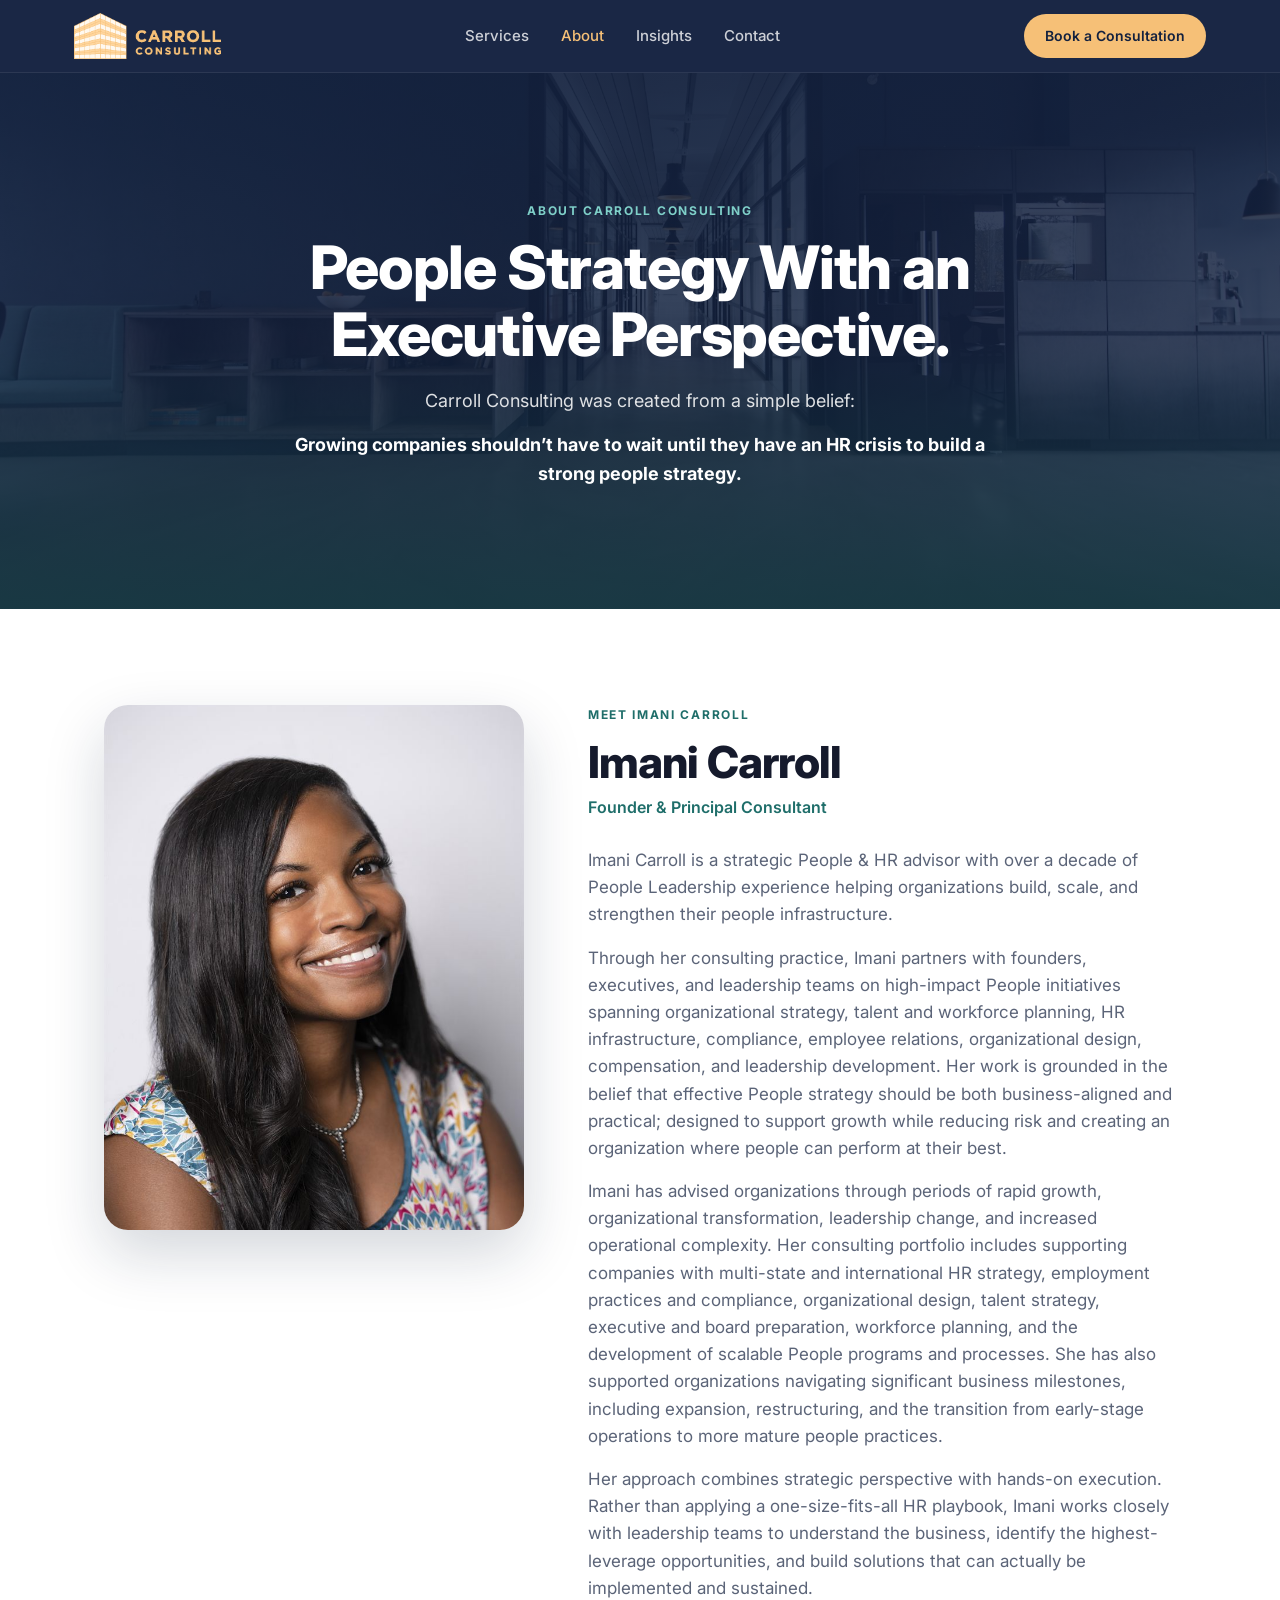
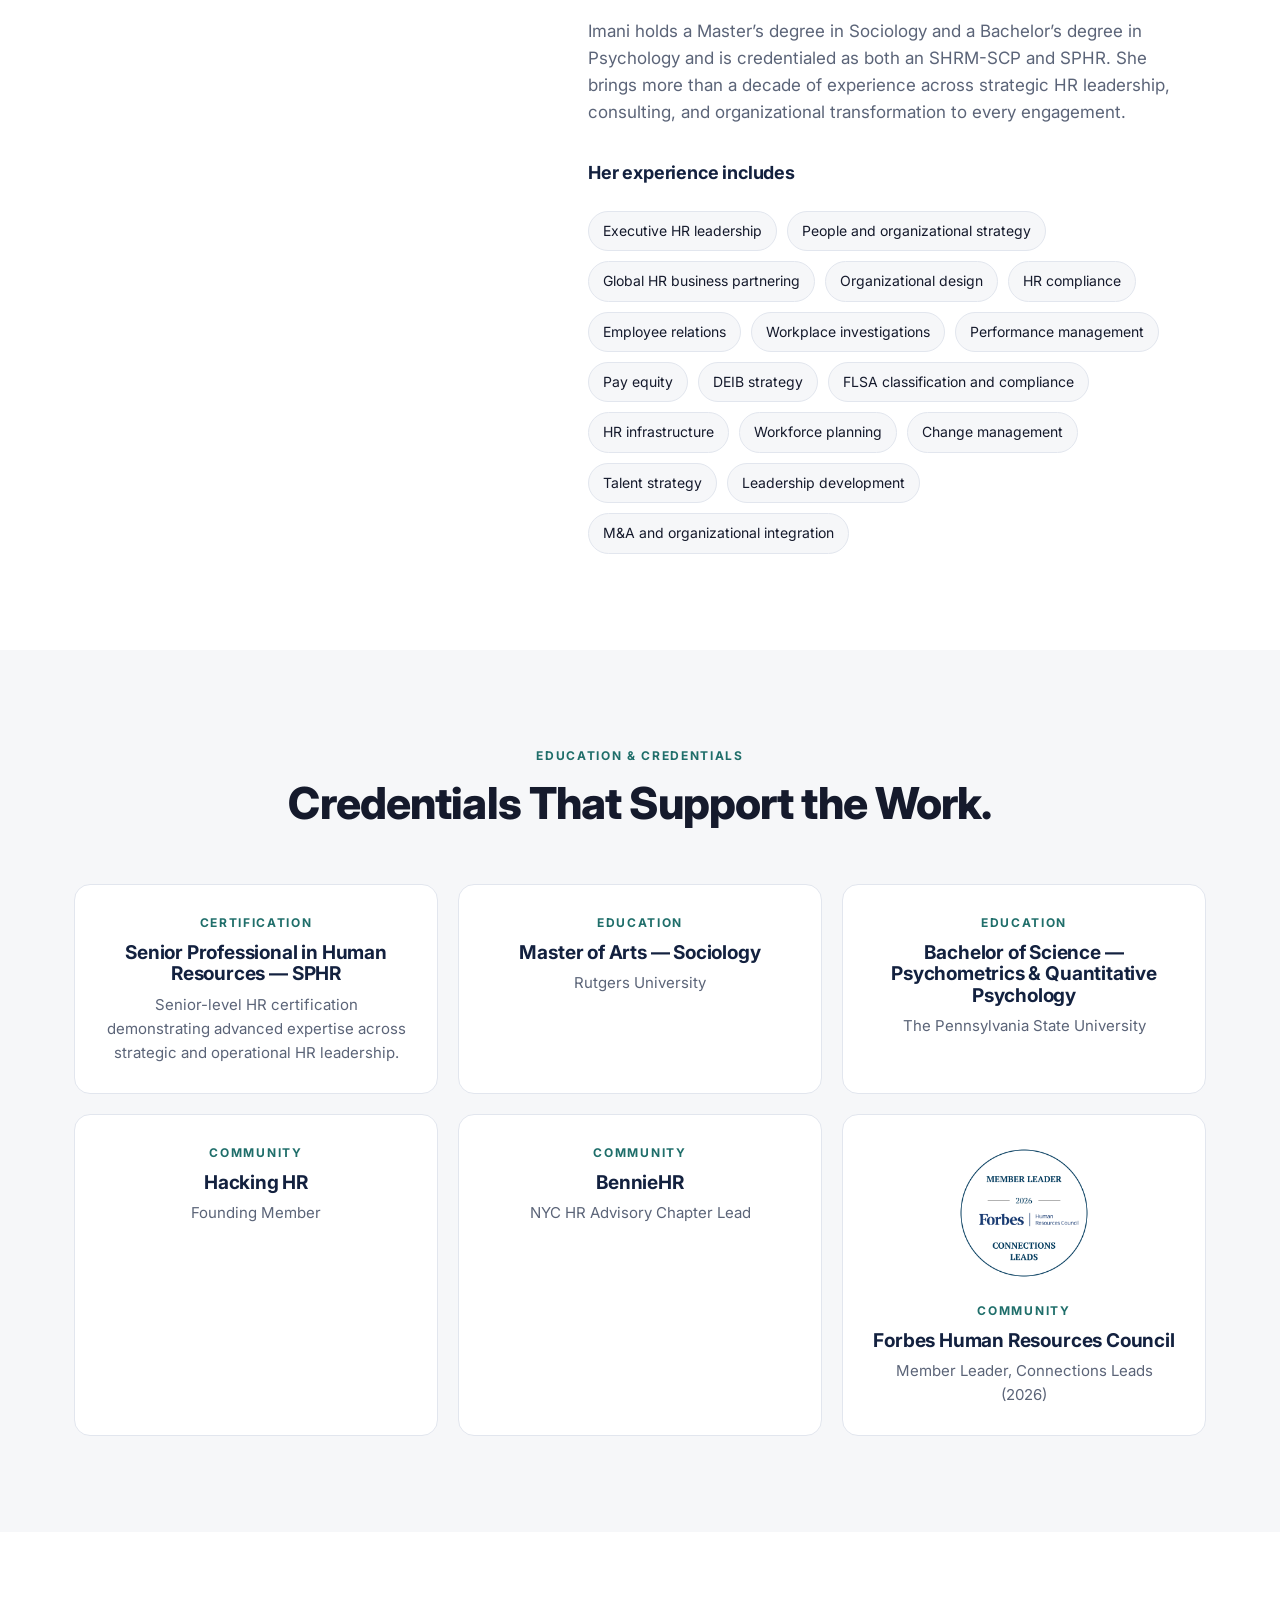
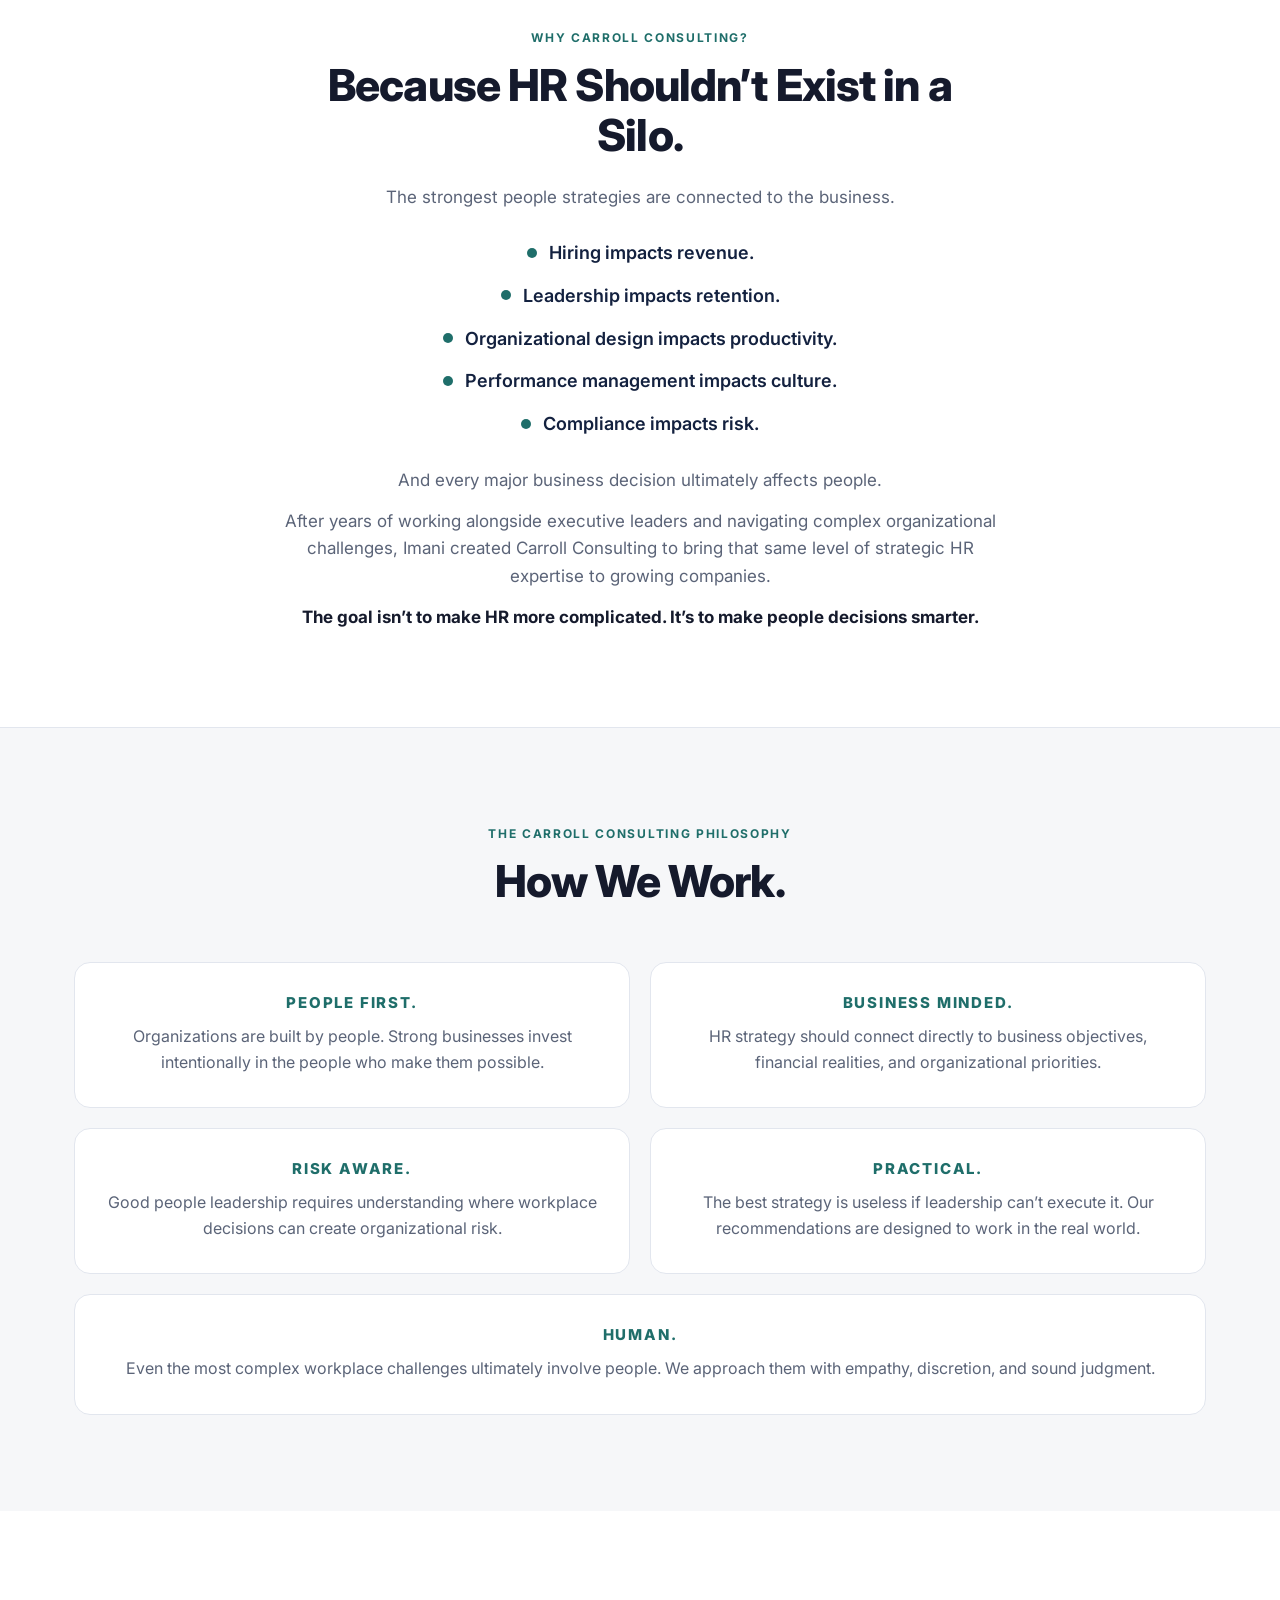
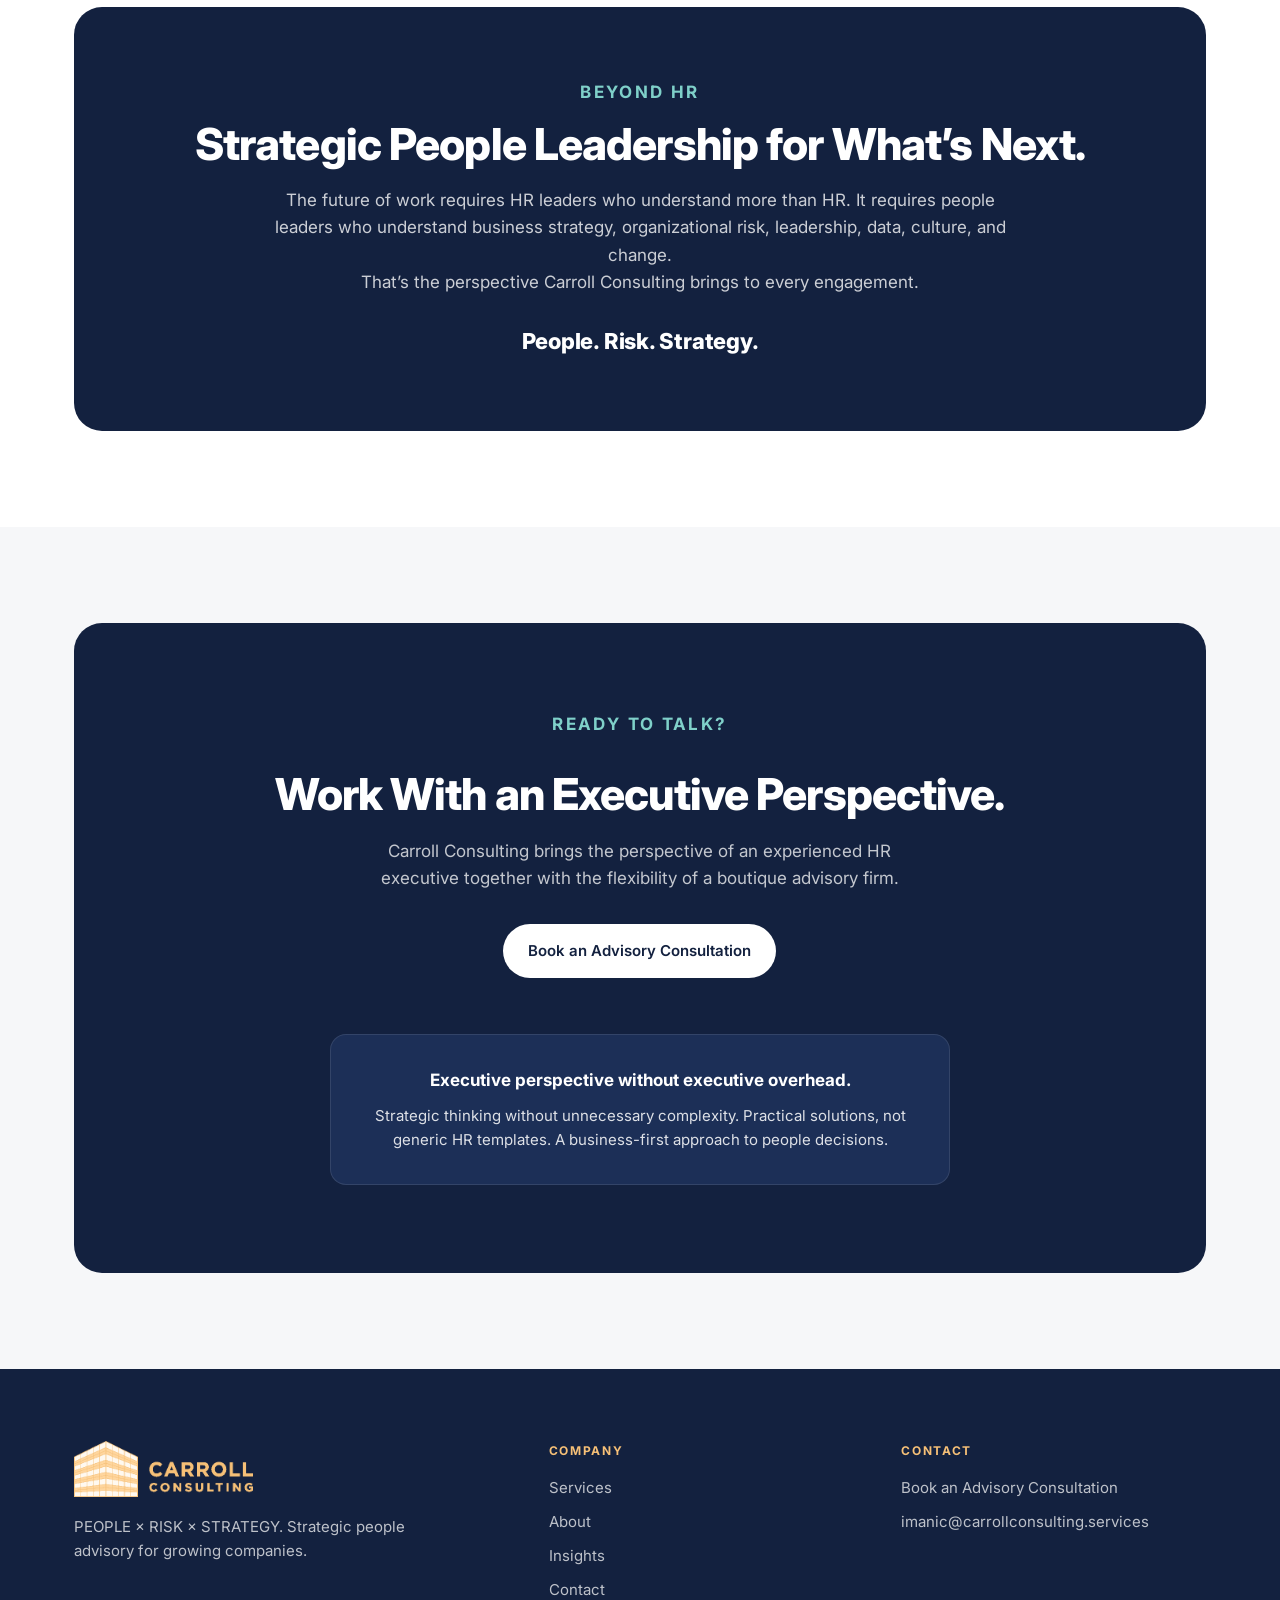
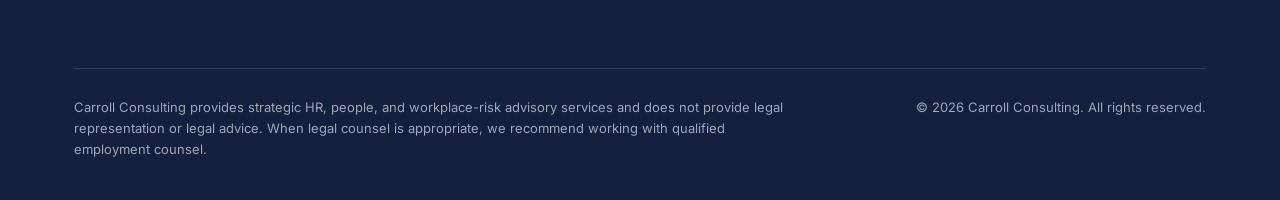
==== commit 01d2f89a: "About: two-column founder section with photo beside the bio Co-Authored-By: Claude Opus 5.5 <noreply" ====
--- a/pages/about.html
+++ b/pages/about.html
@@ -62,8 +62,10 @@
 <!-- FOUNDER -->
 <section>
   <div class="wrap founder">
-    <div>
+    <div class="founder-media">
       <img class="founder-portrait" src="../assets/img/imani-carroll-720.jpg" srcset="../assets/img/imani-carroll-720.jpg 720w, ../assets/img/imani-carroll-1080.jpg 1080w" sizes="300px" alt="Imani Carroll, Founder and Principal Consultant of Carroll Consulting" width="720" height="1080" loading="lazy">
+    </div>
+    <div class="founder-body">
       <p class="eyebrow">Meet Imani Carroll</p>
       <h2>Imani Carroll</h2>
       <p class="role">Founder &amp; Principal Consultant</p>
--- a/css/styles.css
+++ b/css/styles.css
@@ -451,9 +451,10 @@
   aspect-ratio: 4 / 5; display: grid; place-items: center; color: #55627a; text-align: center; padding: 24px; font-size: 14px;
   position: sticky; top: 100px;
 }
+.founder-media { position: sticky; top: 104px; }
 .founder-portrait {
-  display: block; width: 300px; max-width: 100%; height: auto; aspect-ratio: 4 / 5; object-fit: cover; object-position: center 25%;
-  margin: 0 auto 36px; border-radius: 24px; box-shadow: 0 24px 60px rgba(19,33,63,.18);
+  display: block; width: 100%; height: auto; aspect-ratio: 4 / 5; object-fit: cover; object-position: center 25%;
+  border-radius: 24px; box-shadow: 0 24px 60px rgba(19,33,63,.18);
 }
 .founder h2 { margin-bottom: 8px; }
 .founder .role { font-size: 16px; font-weight: 600; color: var(--teal); margin-bottom: 26px; }
@@ -562,9 +563,8 @@
 .centered-page .legal-note { grid-template-columns: 1fr; gap: 12px; text-align: center; }
 .centered-page .legal-note p { max-width: 760px; margin-left: auto; margin-right: auto; }
 /* About */
-.centered-page .founder { grid-template-columns: 1fr; gap: 0; max-width: 860px; margin-left: auto; margin-right: auto; text-align: center; }
-.centered-page .founder .body-copy { max-width: 760px; margin-left: auto; margin-right: auto; }
-.centered-page .tag-list { justify-content: center; }
+/* Founder: photo on one side, bio on the other */
+.centered-page .founder { grid-template-columns: 5fr 7fr; gap: 64px; max-width: 1120px; margin-left: auto; margin-right: auto; text-align: left; }
 .centered-page .cred, .centered-page .philo { text-align: center; }
 .centered-page .split-2 { grid-template-columns: 1fr; gap: 24px; max-width: 760px; margin-left: auto; margin-right: auto; text-align: center; }
 .centered-page .silo-list { justify-items: center; }
@@ -619,6 +619,10 @@
   .featured, .contact-grid, .legal-note { grid-template-columns: 1fr; gap: 40px; }
   .hero-media { aspect-ratio: 16 / 11; }
   .founder-photo { position: static; aspect-ratio: 16 / 11; }
+  .centered-page .founder { grid-template-columns: 1fr; gap: 36px; text-align: center; }
+  .founder-media { position: static; }
+  .founder-portrait { width: 300px; max-width: 100%; margin: 0 auto; }
+  .centered-page .founder .tag-list { justify-content: center; }
   .pillar-grid, .problem-grid, .creds-grid, .philosophy-grid, .article-list { grid-template-columns: 1fr; }
   .engage-grid { grid-template-columns: 1fr 1fr; }
   .service-grid, .expect-steps { grid-template-columns: 1fr; }
